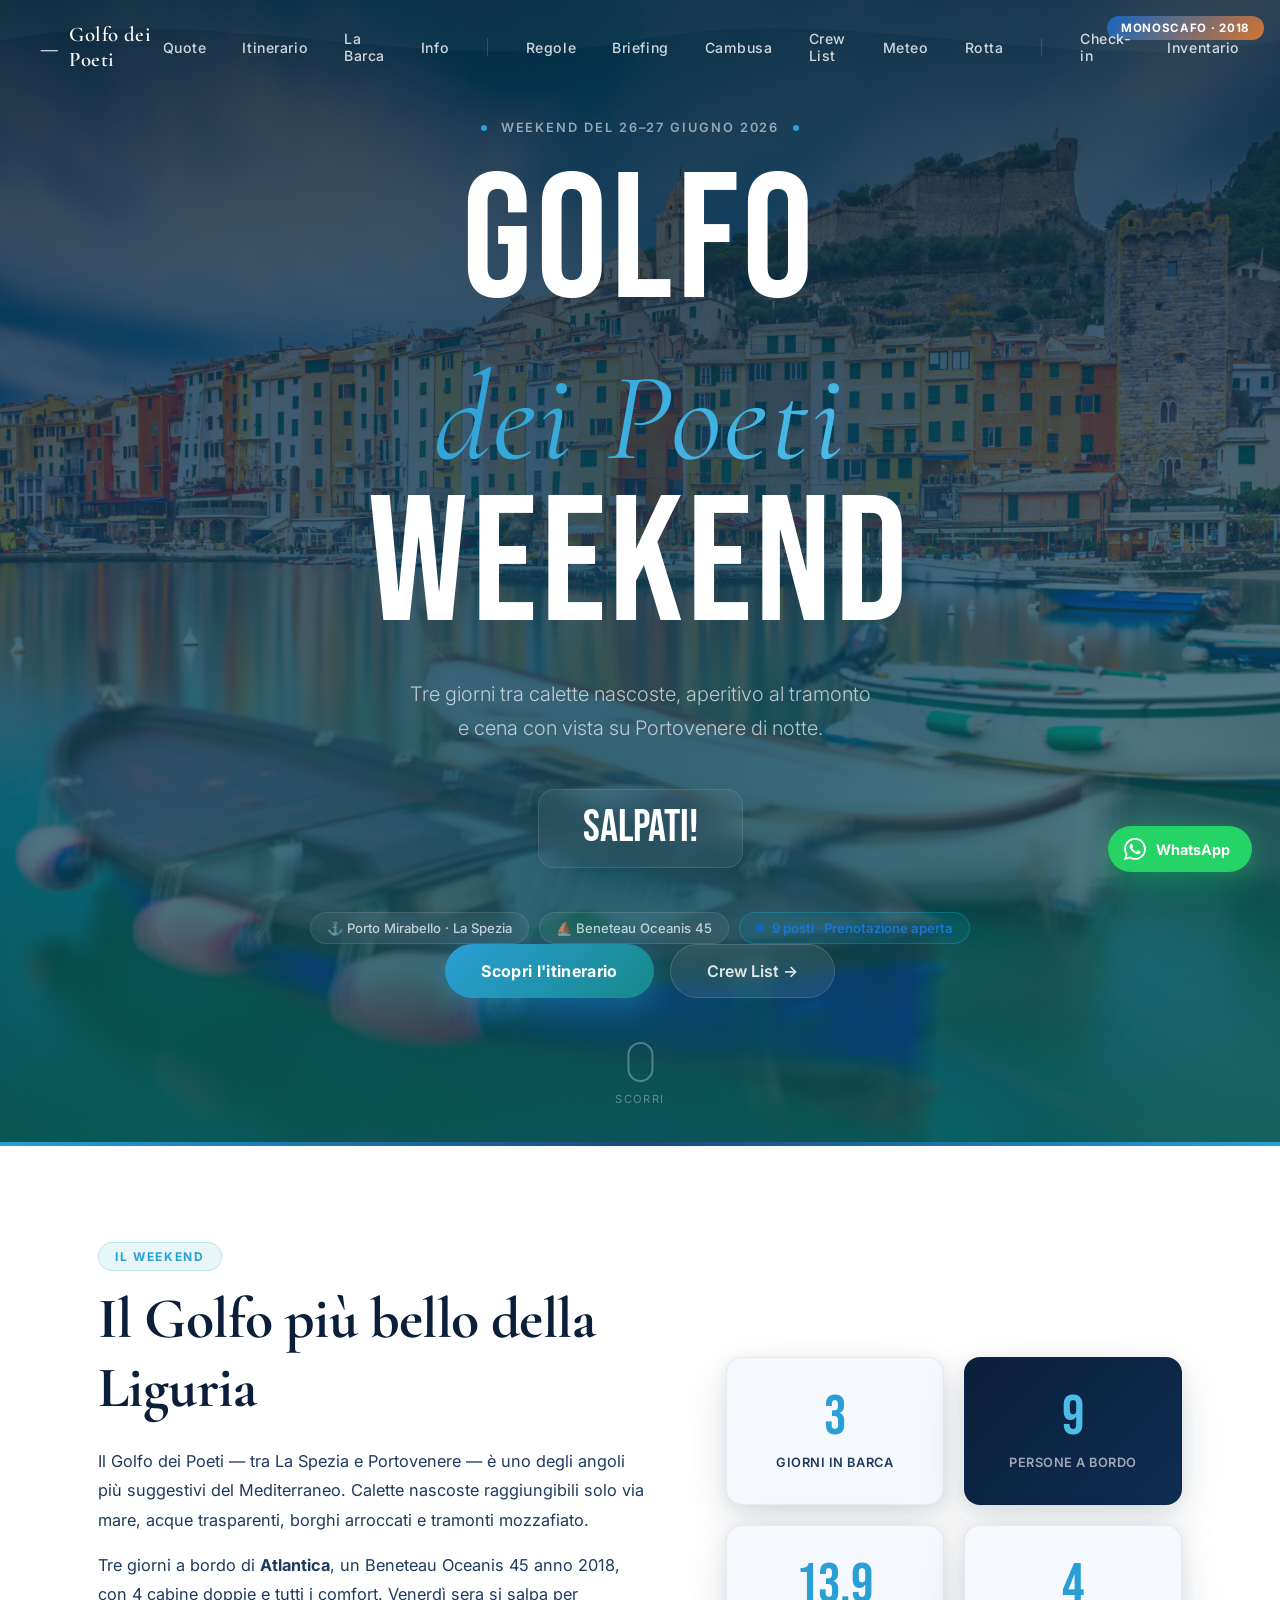
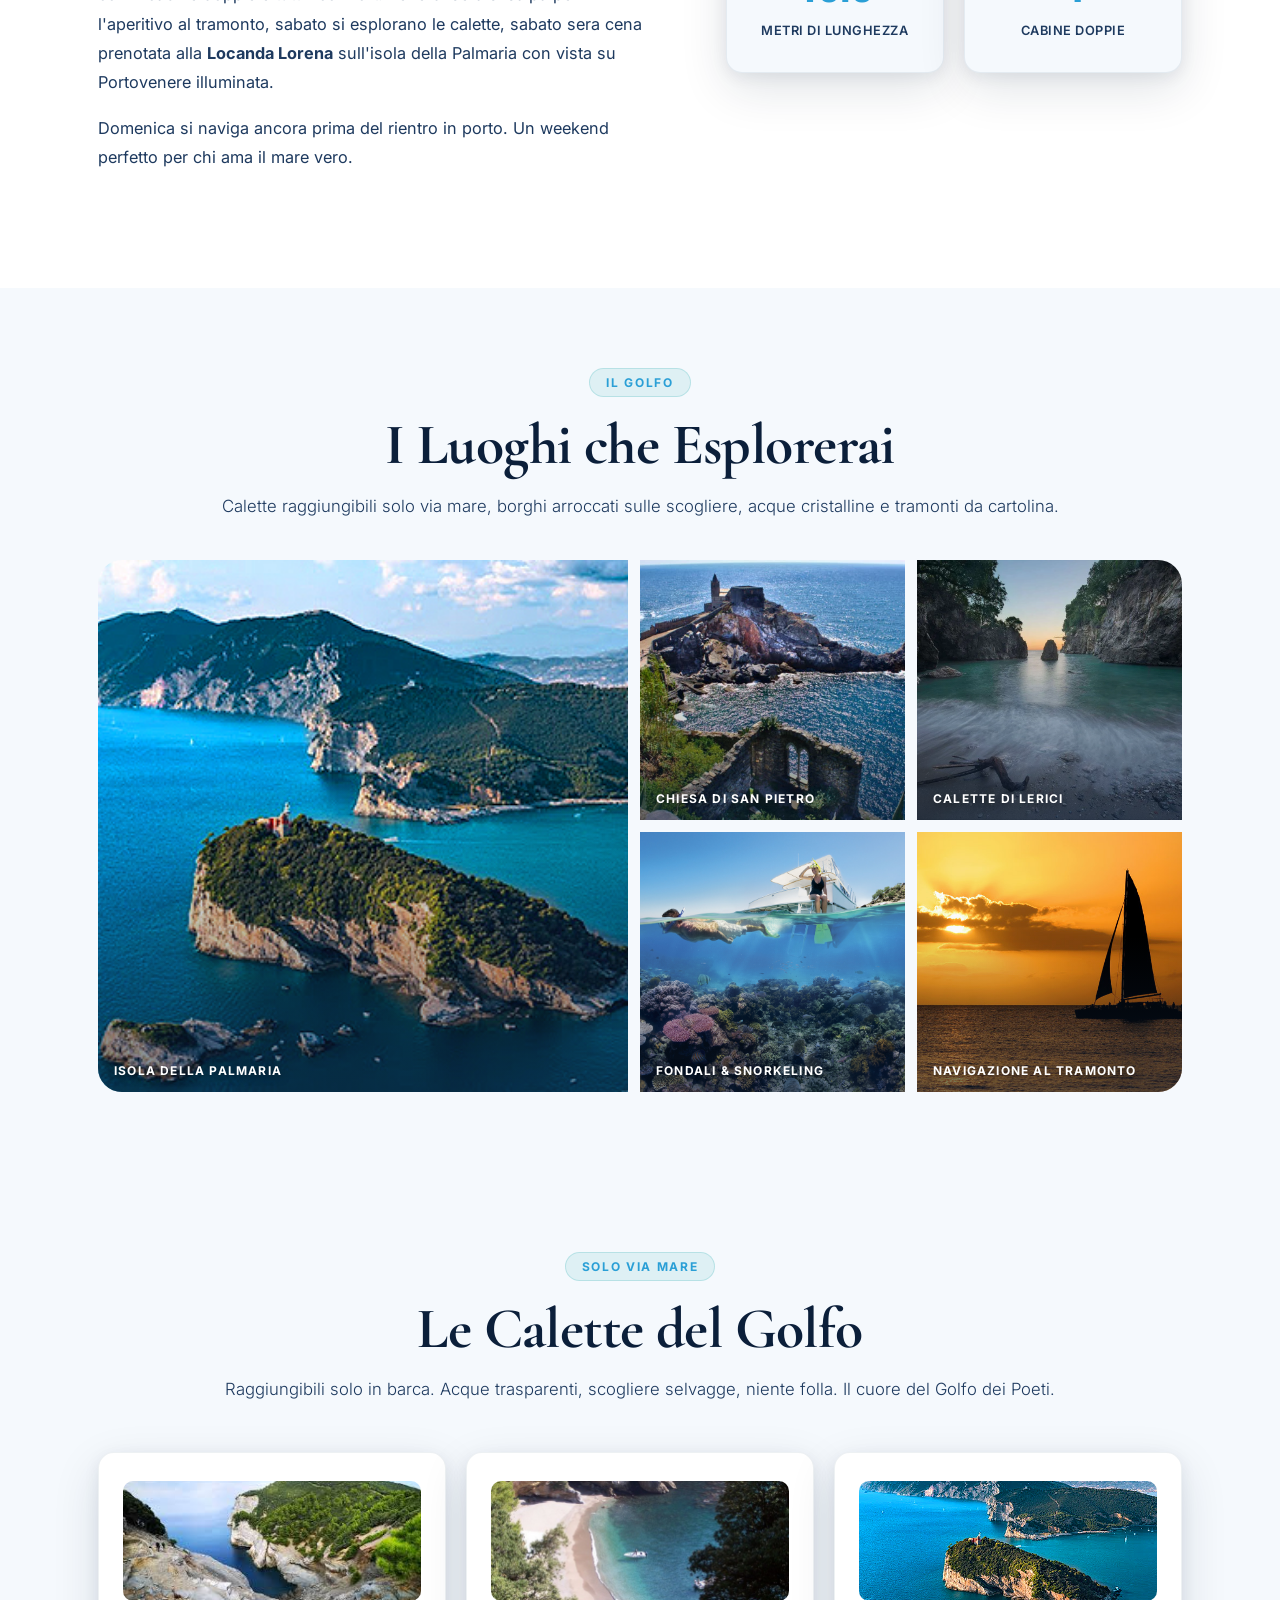
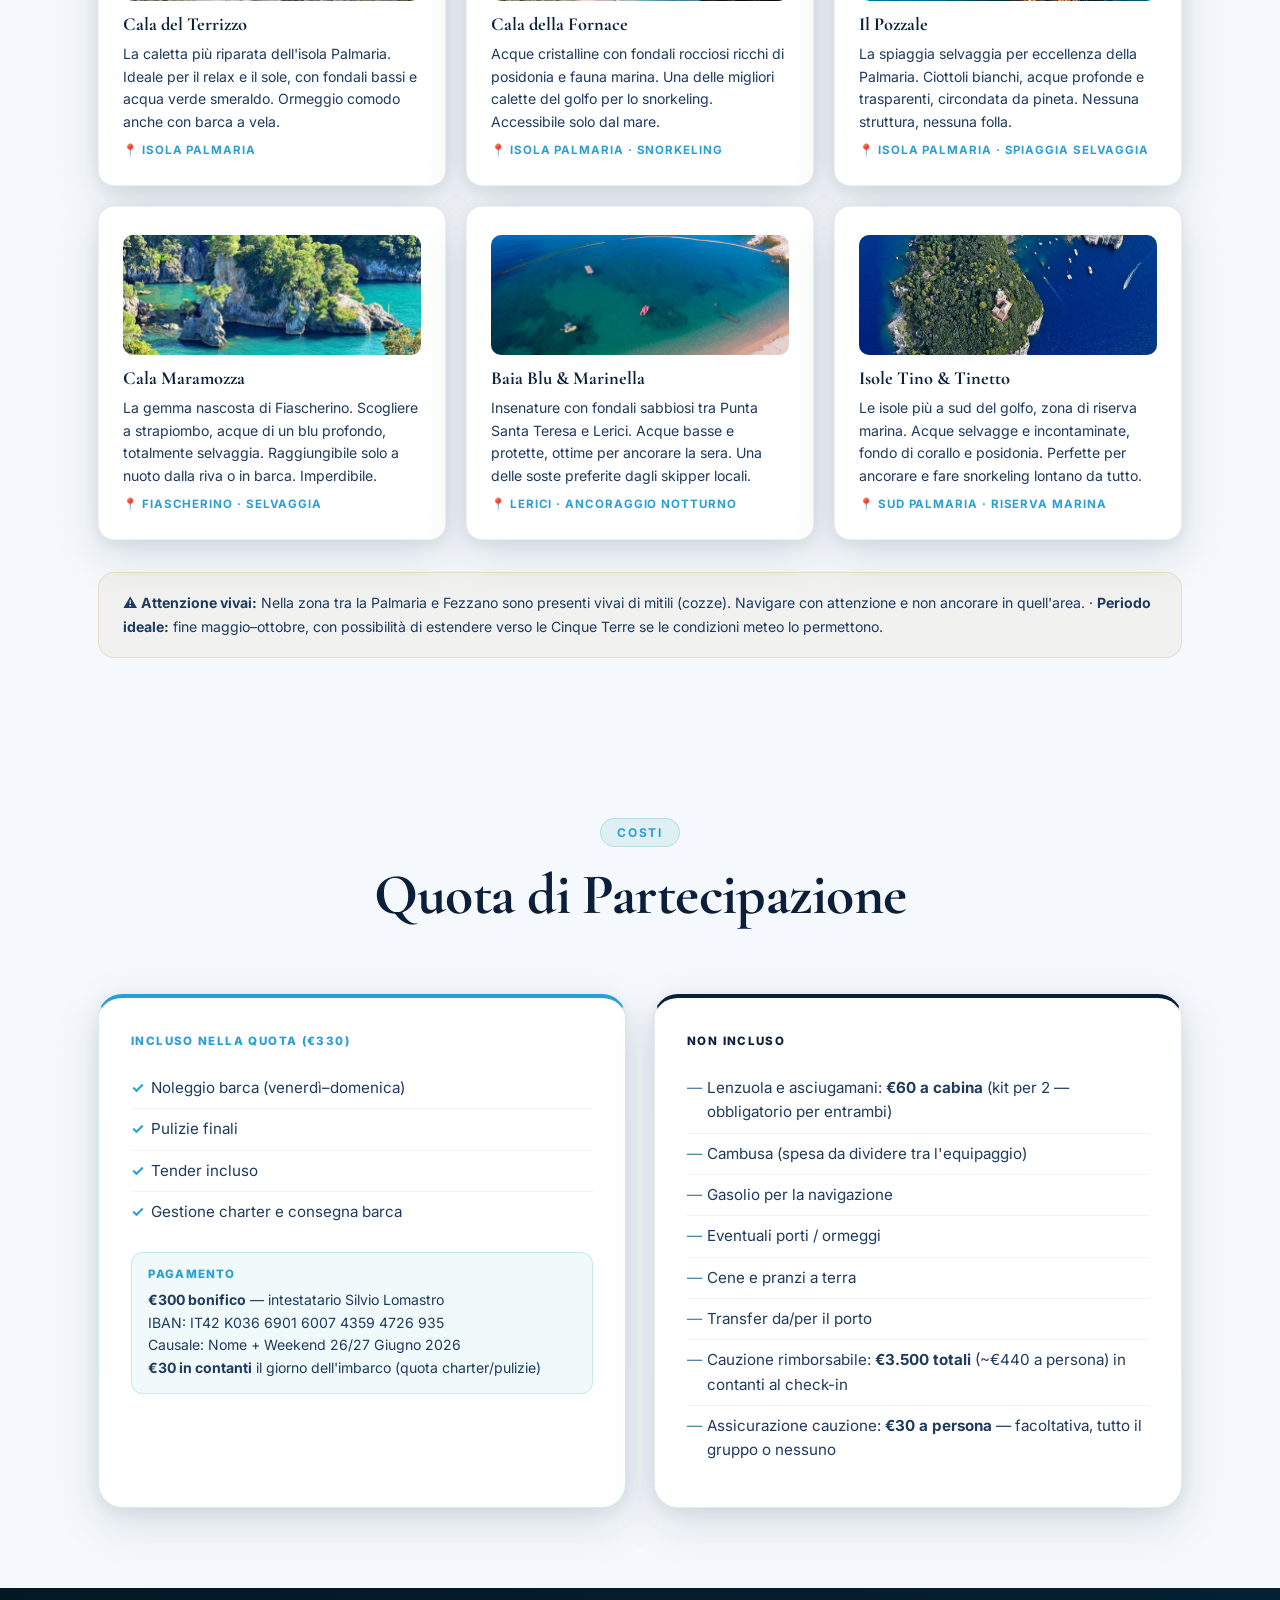
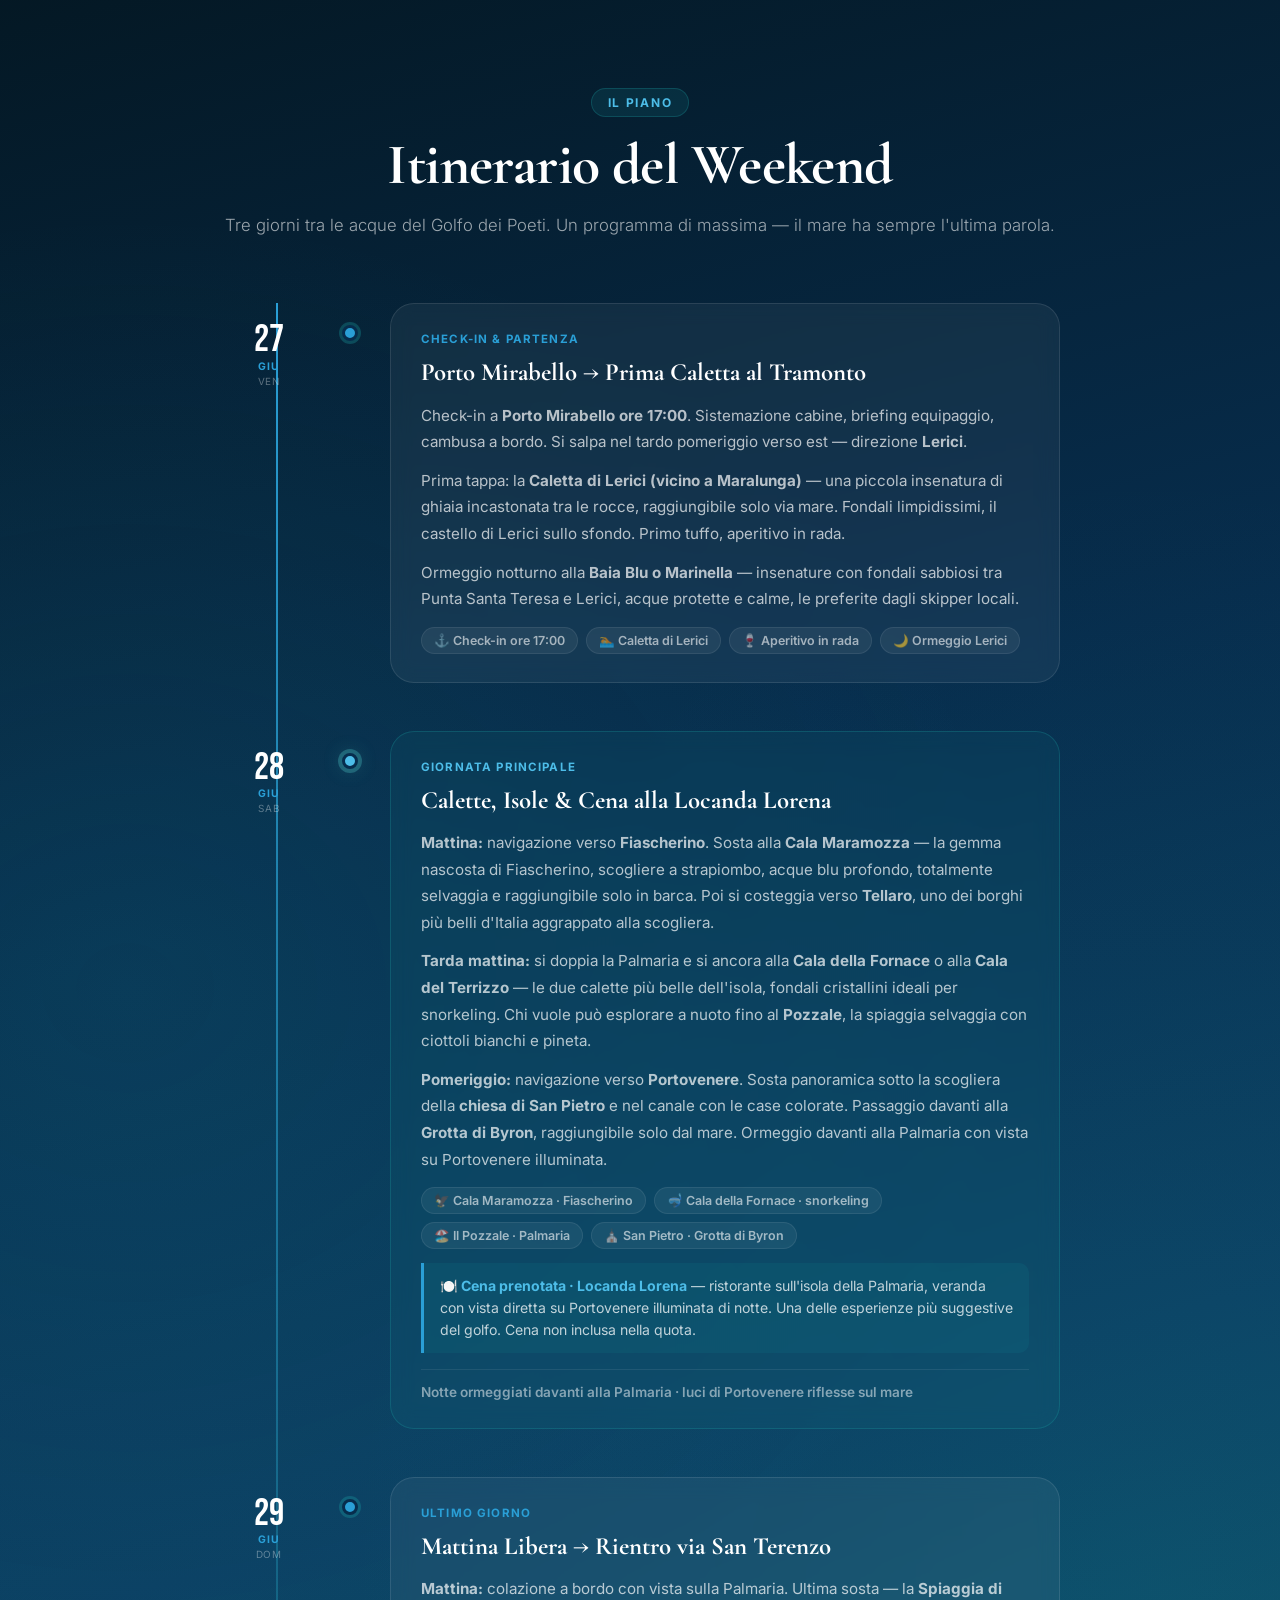
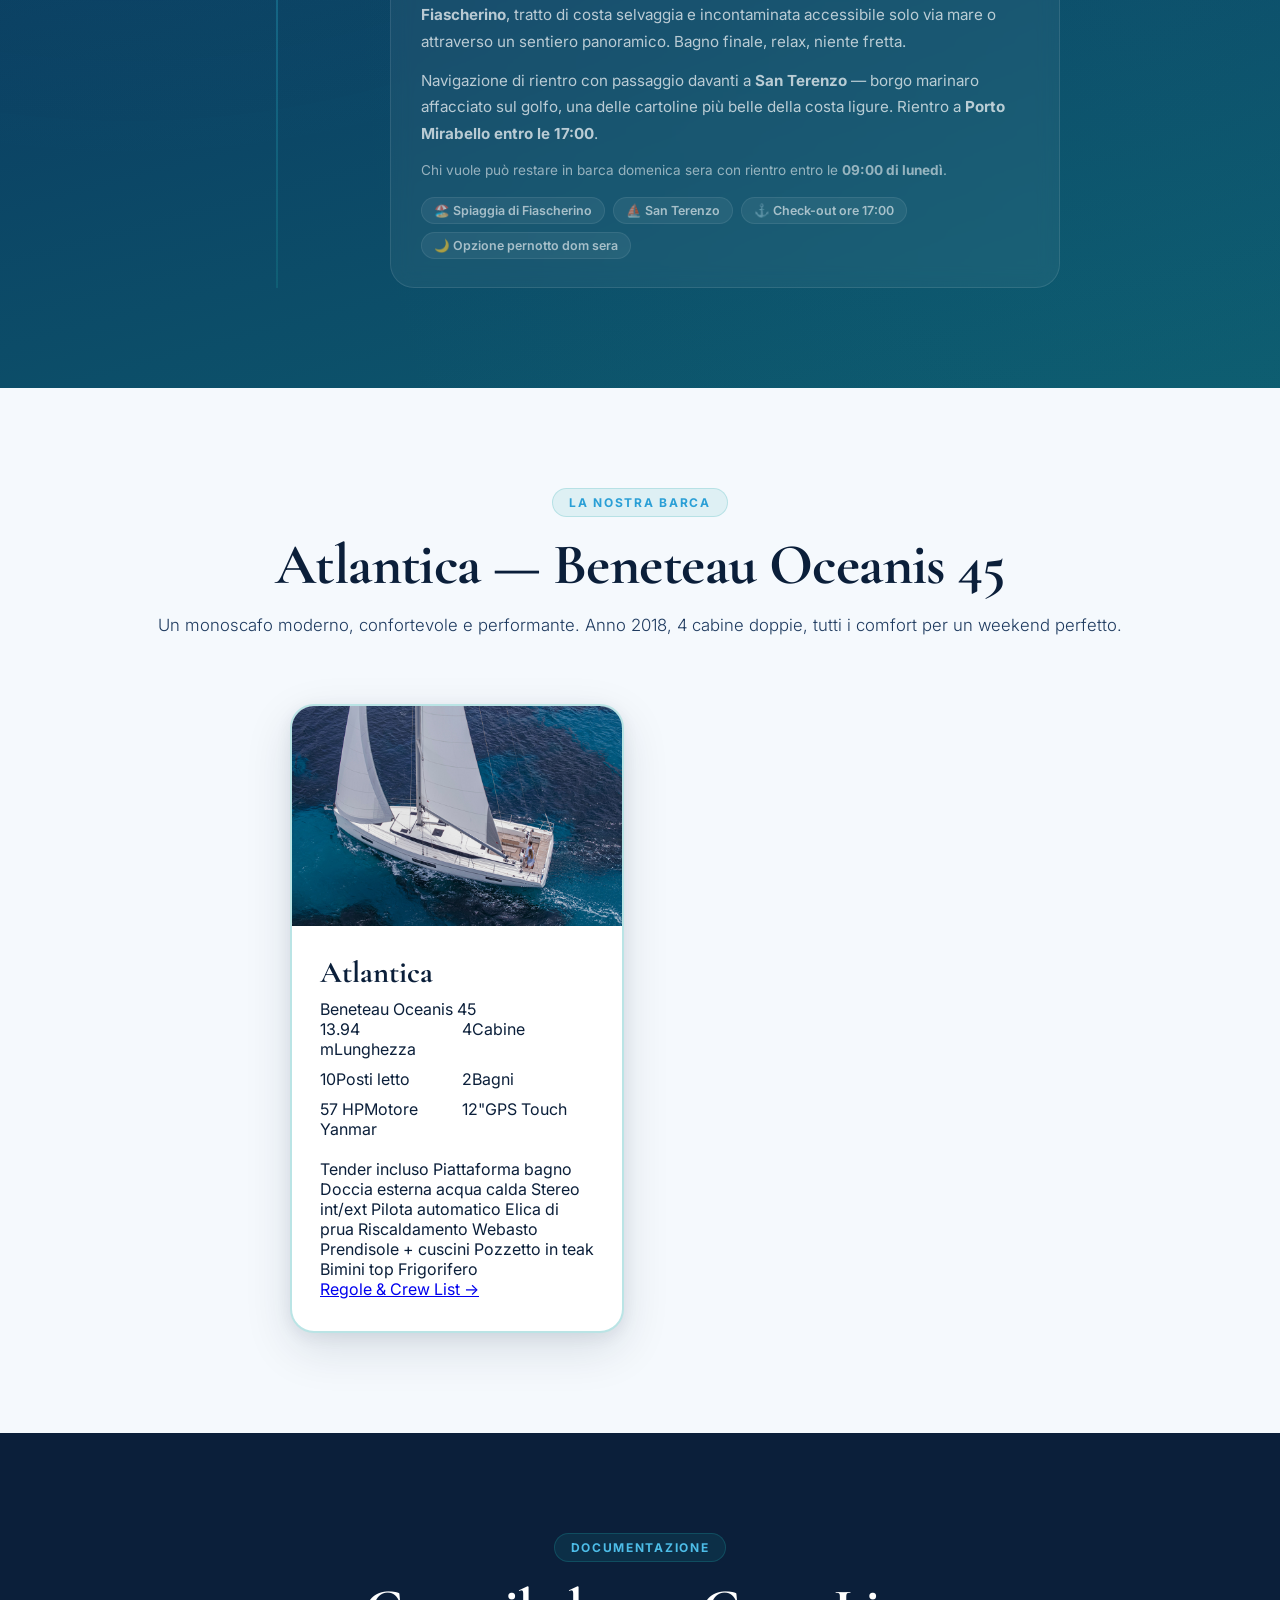
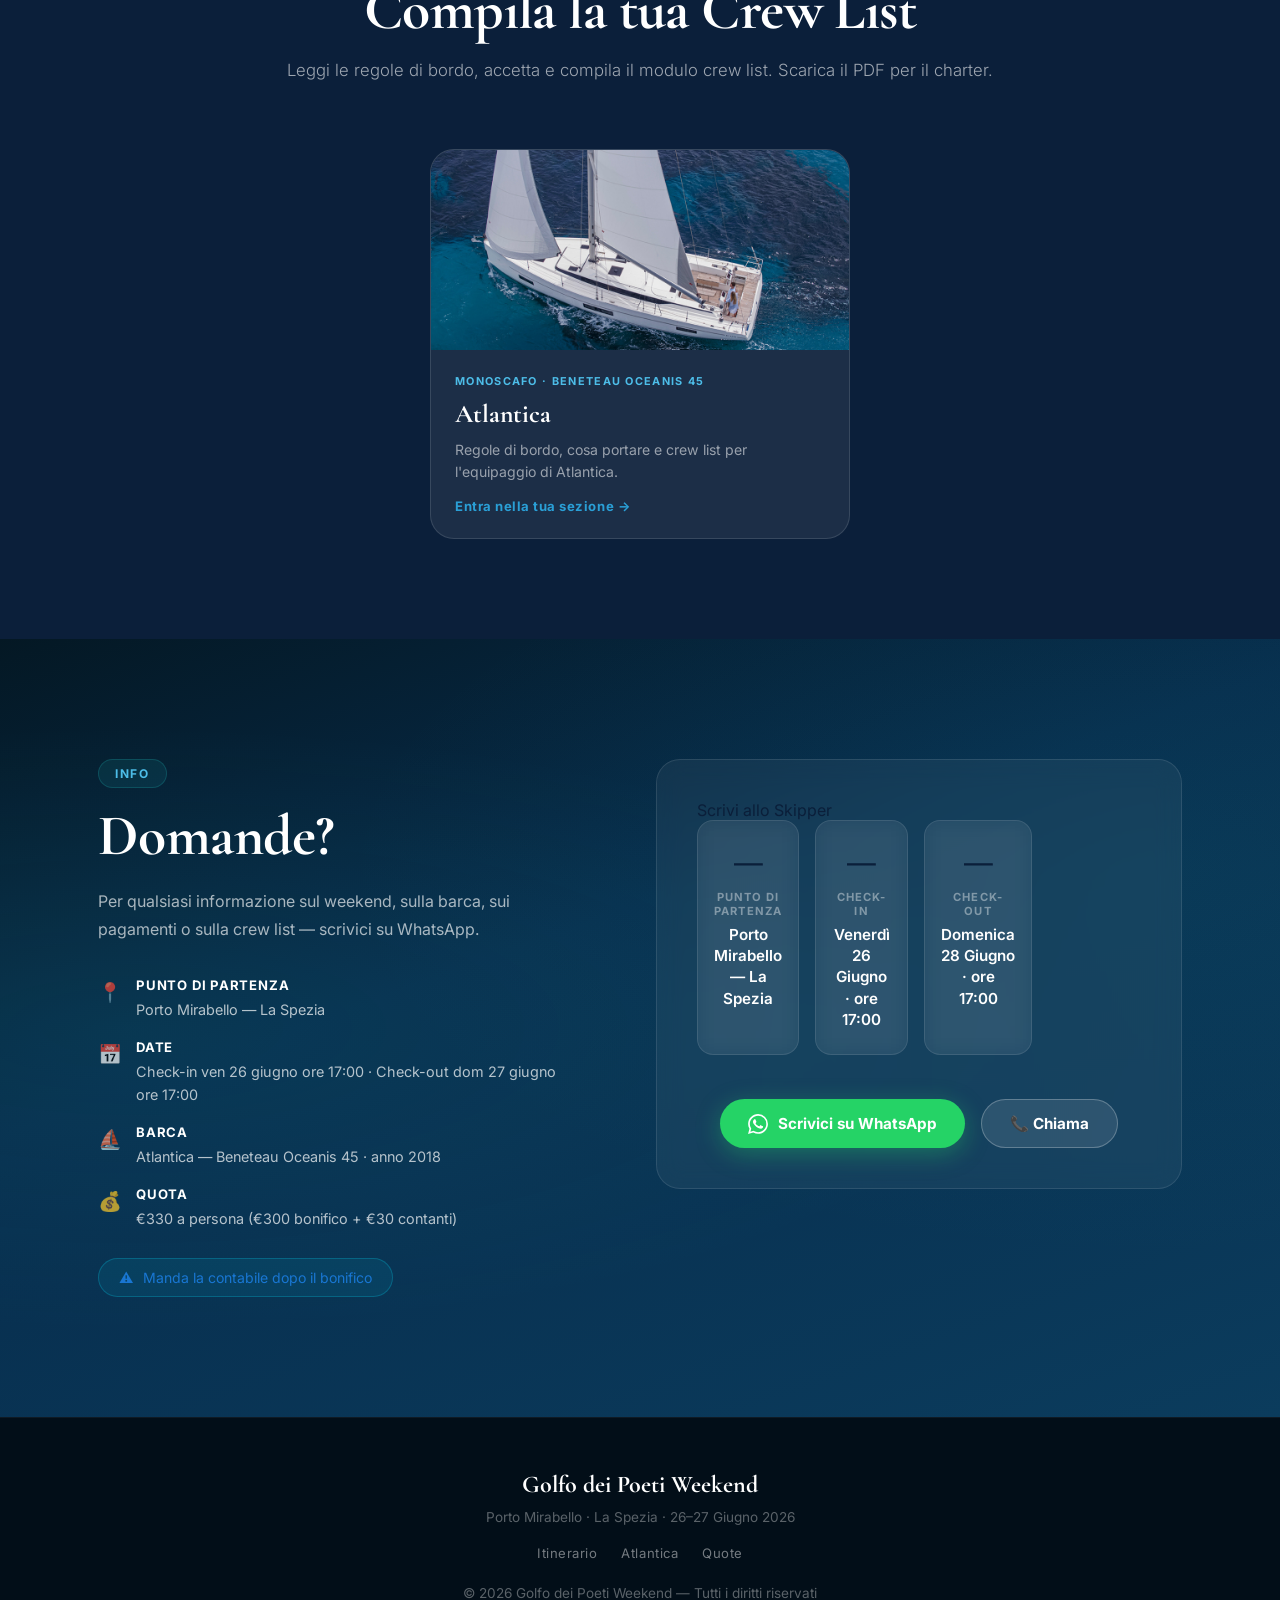
==== index.html @ 5764f6d2 "Aggiorna date a 26–28 Giugno 2026 Corregge il weekend dal 27–29 al 26–28 giugno 2026. Mantiene i fog" ====
<!DOCTYPE html>
<html lang="it">
<head>
  <meta charset="UTF-8" />
  <meta name="viewport" content="width=device-width, initial-scale=1.0" />
  <title>Golfo dei Poeti Weekend — 26–27 Giugno 2026</title>
  <meta name="description" content="Weekend in barca a vela nel Golfo dei Poeti. Calette nascoste, aperitivo al tramonto, cena alla Locanda Lorena sull'isola della Palmaria. Partenza da Porto Mirabello, La Spezia." />
  <link rel="stylesheet" href="styles.css" />
  <link rel="preconnect" href="https://fonts.googleapis.com" />
  <link rel="preconnect" href="https://fonts.gstatic.com" crossorigin />
  <link href="https://fonts.googleapis.com/css2?family=Cormorant+Garamond:ital,wght@0,300;0,400;0,600;0,700;1,300;1,400&family=Inter:wght@300;400;500;600;700&family=Bebas+Neue&display=swap" rel="stylesheet" />
</head>
<body>

  <!-- PRELOADER -->
  <div class="preloader" id="preloader">
    <div class="preloader-inner">
      <div class="preloader-wave">
        <svg viewBox="0 0 200 60" preserveAspectRatio="none">
          <path class="wave-path" d="M0,30 C50,0 100,60 150,30 C175,15 190,35 200,30" fill="none" stroke="#1CA7A8" stroke-width="2"/>
        </svg>
      </div>
      <div class="preloader-text">GOLFO DEI POETI</div>
    </div>
  </div>

  <!-- NAV -->
  <nav class="nav" id="nav">
    <div class="nav-inner">
      <a class="nav-logo" href="index.html">
        <span class="logo-icon">—</span>
        <span>Golfo dei Poeti</span>
      </a>
      <div class="nav-links">
        <a href="#quota">Quote</a>
        <a href="#itinerario">Itinerario</a>
        <a href="#barche">La Barca</a>
        <a href="#contatti">Info</a>
        <span class="nav-divider"></span>
        <a href="regole.html">Regole</a>
        <a href="briefing.html">Briefing</a>
        <a href="cambusa.html">Cambusa</a>
        <a href="atlantica.html#crewlist">Crew List</a>
        <a href="meteo.html">Meteo</a>
        <a href="rotta.html">Rotta</a>
        <span class="nav-divider"></span>
        <a href="checkin.html">Check-in</a>
        <a href="inventario.html">Inventario</a>
      </div>
      <button class="nav-burger" id="navBurger" aria-label="Menu">
        <span></span><span></span><span></span>
      </button>
    </div>
    <div class="nav-mobile" id="navMobile">
      <a href="#quota">Quote</a>
      <a href="#itinerario">Itinerario</a>
      <a href="#barche">La Barca</a>
      <a href="#contatti">Info</a>
      <a href="regole.html">Regole</a>
      <a href="briefing.html">Briefing</a>
      <a href="cambusa.html">Cambusa</a>
      <a href="atlantica.html#crewlist">Crew List</a>
      <a href="meteo.html">Meteo</a>
      <a href="rotta.html">Rotta</a>
      <a href="checkin.html">🔐 Check-in</a>
      <a href="inventario.html">Inventario</a>
    </div>
  </nav>

  <!-- HERO -->
  <section class="hero" id="hero">
    <div class="hero-bg">
      <div class="hero-img" style="background-image:url('img/porto-venere-la-spezia-italy-historic-town-skyli-2023-12-19-04-49-14-utc-scaled.jpg'); background-position: center 60%;"></div>
      <div class="hero-gradient"></div>
      <div class="hero-particles" id="heroParticles"></div>
    </div>
    <div class="hero-waves-top">
      <svg viewBox="0 0 1440 80" preserveAspectRatio="none"><path d="M0,40 C240,80 480,0 720,40 C960,80 1200,0 1440,40 L1440,80 L0,80Z" fill="rgba(255,255,255,0.03)"/></svg>
    </div>

    <div class="hero-content" id="heroContent">
      <div class="hero-eyebrow reveal-up">
        <span class="eyebrow-dot"></span>
        Weekend del 26–27 Giugno 2026
        <span class="eyebrow-dot"></span>
      </div>
      <h1 class="hero-title reveal-up d1">
        Golfo<br/>
        <em>dei Poeti</em><br/>
        Weekend
      </h1>
      <p class="hero-sub reveal-up d2">
        Tre giorni tra calette nascoste, aperitivo al tramonto<br/>
        e cena con vista su Portovenere di notte.
      </p>

      <!-- Countdown -->
      <div class="countdown reveal-up d3" id="countdown">
        <div class="cd-block">
          <span class="cd-num" id="cdDays">--</span>
          <span class="cd-label">giorni</span>
        </div>
        <div class="cd-sep">:</div>
        <div class="cd-block">
          <span class="cd-num" id="cdHours">--</span>
          <span class="cd-label">ore</span>
        </div>
        <div class="cd-sep">:</div>
        <div class="cd-block">
          <span class="cd-num" id="cdMins">--</span>
          <span class="cd-label">min</span>
        </div>
        <div class="cd-sep">:</div>
        <div class="cd-block">
          <span class="cd-num" id="cdSecs">--</span>
          <span class="cd-label">sec</span>
        </div>
      </div>

      <div class="hero-badges reveal-up d4">
        <span class="badge">⚓ Porto Mirabello · La Spezia</span>
        <span class="badge">⛵ Beneteau Oceanis 45</span>
        <span class="badge-availability">
          <span class="avail-dot"></span>
          9 posti · Prenotazione aperta
        </span>
      </div>

      <div class="hero-ctas reveal-up d5">
        <a href="#itinerario" class="btn-primary">Scopri l'itinerario</a>
        <a href="atlantica.html" class="btn-ghost">Crew List →</a>
      </div>
    </div>

    <div class="hero-scroll">
      <div class="scroll-indicator">
        <div class="scroll-mouse"><div class="scroll-dot"></div></div>
        <span>Scorri</span>
      </div>
    </div>
  </section>

  <!-- INTRO -->
  <section class="intro" id="intro">
    <div class="container">
      <div class="intro-grid">
        <div class="intro-copy">
          <span class="label">Il Weekend</span>
          <h2 class="h2">Il Golfo più bello della Liguria</h2>
          <p>Il Golfo dei Poeti — tra La Spezia e Portovenere — è uno degli angoli più suggestivi del Mediterraneo. Calette nascoste raggiungibili solo via mare, acque trasparenti, borghi arroccati e tramonti mozzafiato.</p>
          <p>Tre giorni a bordo di <strong>Atlantica</strong>, un Beneteau Oceanis 45 anno 2018, con 4 cabine doppie e tutti i comfort. Venerdì sera si salpa per l'aperitivo al tramonto, sabato si esplorano le calette, sabato sera cena prenotata alla <strong>Locanda Lorena</strong> sull'isola della Palmaria con vista su Portovenere illuminata.</p>
          <p>Domenica si naviga ancora prima del rientro in porto. Un weekend perfetto per chi ama il mare vero.</p>
        </div>
        <div class="intro-stats">
          <div class="stat">
            <div class="stat-n">3</div>
            <div class="stat-l">Giorni in Barca</div>
          </div>
          <div class="stat highlight">
            <div class="stat-n">9</div>
            <div class="stat-l">Persone a Bordo</div>
          </div>
          <div class="stat">
            <div class="stat-n">13.9</div>
            <div class="stat-l">Metri di Lunghezza</div>
          </div>
          <div class="stat">
            <div class="stat-n">4</div>
            <div class="stat-l">Cabine Doppie</div>
          </div>
        </div>
      </div>
    </div>
  </section>

  <!-- GALLERIA FOTO -->
  <section class="galleria" id="galleria">
    <div class="container">
      <div class="section-header centered" style="margin-bottom:40px;">
        <span class="label">Il Golfo</span>
        <h2 class="h2">I Luoghi che Esplorerai</h2>
        <p class="section-desc">Calette raggiungibili solo via mare, borghi arroccati sulle scogliere, acque cristalline e tramonti da cartolina.</p>
      </div>
      <div class="galleria-grid">
        <div class="gal-item large" style="background-image:url('img/palmaria.jpg'); background-position:center;">
          <div class="gal-label">Isola della Palmaria</div>
        </div>
        <div class="gal-item" style="background-image:url('img/Chiesa-di-San-Pietro-vista-dai-Mulini-a-Portovenere.webp'); background-position:center top;">
          <div class="gal-label">Chiesa di San Pietro</div>
        </div>
        <div class="gal-item" style="background-image:url('img/CALETTA-LERICI-LIGURIA.webp');">
          <div class="gal-label">Calette di Lerici</div>
        </div>
        <div class="gal-item" style="background-image:url('img/Reef_Snorkelling_on_the_Great_Barrier_Reef.jpg'); background-position:center;">
          <div class="gal-label">Fondali &amp; Snorkeling</div>
        </div>
        <div class="gal-item" style="background-image:url('img/navigazione-al-tramonto.jpg'); background-position:center;">
          <div class="gal-label">Navigazione al Tramonto</div>
        </div>
      </div>
    </div>
  </section>

  <!-- LE CALETTE -->
  <section class="calette" id="calette" style="padding:80px 0; background:var(--bg-light);">
    <div class="container">
      <div class="section-header centered" style="margin-bottom:48px;">
        <span class="label">Solo via mare</span>
        <h2 class="h2">Le Calette del Golfo</h2>
        <p class="section-desc">Raggiungibili solo in barca. Acque trasparenti, scogliere selvagge, niente folla. Il cuore del Golfo dei Poeti.</p>
      </div>
      <div style="display:grid; grid-template-columns:repeat(3,1fr); gap:20px;">

        <div class="regola-card reveal-up" style="text-align:left;">
          <div style="width:100%;height:120px;border-radius:10px;margin-bottom:12px;background-image:url('img/cala-del-terrizzo.jpg');background-size:cover;background-position:center;"></div>
          <h4 style="font-family:'Cormorant Garamond',serif; font-size:1.15rem; margin-bottom:8px;">Cala del Terrizzo</h4>
          <p style="font-size:.88rem; color:var(--text-mid); line-height:1.6;">La caletta più riparata dell'isola Palmaria. Ideale per il relax e il sole, con fondali bassi e acqua verde smeraldo. Ormeggio comodo anche con barca a vela.</p>
          <div style="margin-top:10px; font-size:.72rem; font-weight:700; text-transform:uppercase; letter-spacing:.08em; color:var(--turq);">📍 Isola Palmaria</div>
        </div>

        <div class="regola-card reveal-up d1" style="text-align:left;">
          <div style="width:100%;height:120px;border-radius:10px;margin-bottom:12px;background-image:url('img/cala-della-fornace.jpg');background-size:cover;background-position:center;"></div>
          <h4 style="font-family:'Cormorant Garamond',serif; font-size:1.15rem; margin-bottom:8px;">Cala della Fornace</h4>
          <p style="font-size:.88rem; color:var(--text-mid); line-height:1.6;">Acque cristalline con fondali rocciosi ricchi di posidonia e fauna marina. Una delle migliori calette del golfo per lo snorkeling. Accessibile solo dal mare.</p>
          <div style="margin-top:10px; font-size:.72rem; font-weight:700; text-transform:uppercase; letter-spacing:.08em; color:var(--turq);">📍 Isola Palmaria · snorkeling</div>
        </div>

        <div class="regola-card reveal-up d2" style="text-align:left;">
          <div style="width:100%;height:120px;border-radius:10px;margin-bottom:12px;background-image:url('img/palmaria.jpg');background-size:cover;background-position:center;"></div>
          <h4 style="font-family:'Cormorant Garamond',serif; font-size:1.15rem; margin-bottom:8px;">Il Pozzale</h4>
          <p style="font-size:.88rem; color:var(--text-mid); line-height:1.6;">La spiaggia selvaggia per eccellenza della Palmaria. Ciottoli bianchi, acque profonde e trasparenti, circondata da pineta. Nessuna struttura, nessuna folla.</p>
          <div style="margin-top:10px; font-size:.72rem; font-weight:700; text-transform:uppercase; letter-spacing:.08em; color:var(--turq);">📍 Isola Palmaria · spiaggia selvaggia</div>
        </div>

        <div class="regola-card reveal-up" style="text-align:left;">
          <div style="width:100%;height:120px;border-radius:10px;margin-bottom:12px;background-image:url('img/cala-maramozza.jpg');background-size:cover;background-position:center;"></div>
          <h4 style="font-family:'Cormorant Garamond',serif; font-size:1.15rem; margin-bottom:8px;">Cala Maramozza</h4>
          <p style="font-size:.88rem; color:var(--text-mid); line-height:1.6;">La gemma nascosta di Fiascherino. Scogliere a strapiombo, acque di un blu profondo, totalmente selvaggia. Raggiungibile solo a nuoto dalla riva o in barca. Imperdibile.</p>
          <div style="margin-top:10px; font-size:.72rem; font-weight:700; text-transform:uppercase; letter-spacing:.08em; color:var(--turq);">📍 Fiascherino · selvaggia</div>
        </div>

        <div class="regola-card reveal-up d1" style="text-align:left;">
          <div style="width:100%;height:120px;border-radius:10px;margin-bottom:12px;background-image:url('img/baia-blu-marinella.jpg');background-size:cover;background-position:center;"></div>
          <h4 style="font-family:'Cormorant Garamond',serif; font-size:1.15rem; margin-bottom:8px;">Baia Blu &amp; Marinella</h4>
          <p style="font-size:.88rem; color:var(--text-mid); line-height:1.6;">Insenature con fondali sabbiosi tra Punta Santa Teresa e Lerici. Acque basse e protette, ottime per ancorare la sera. Una delle soste preferite dagli skipper locali.</p>
          <div style="margin-top:10px; font-size:.72rem; font-weight:700; text-transform:uppercase; letter-spacing:.08em; color:var(--turq);">📍 Lerici · ancoraggio notturno</div>
        </div>

        <div class="regola-card reveal-up d2" style="text-align:left;">
          <div style="width:100%;height:120px;border-radius:10px;margin-bottom:12px;background-image:url('img/isole-tino-tinetto.jpg');background-size:cover;background-position:center;"></div>
          <h4 style="font-family:'Cormorant Garamond',serif; font-size:1.15rem; margin-bottom:8px;">Isole Tino &amp; Tinetto</h4>
          <p style="font-size:.88rem; color:var(--text-mid); line-height:1.6;">Le isole più a sud del golfo, zona di riserva marina. Acque selvagge e incontaminate, fondo di corallo e posidonia. Perfette per ancorare e fare snorkeling lontano da tutto.</p>
          <div style="margin-top:10px; font-size:.72rem; font-weight:700; text-transform:uppercase; letter-spacing:.08em; color:var(--turq);">📍 Sud Palmaria · riserva marina</div>
        </div>

      </div>
      <div style="margin-top:32px; padding:18px 24px; background:rgba(200,168,75,.08); border:1px solid rgba(200,168,75,.25); border-radius:16px; font-size:.88rem; color:var(--text-mid); line-height:1.7;">
        ⚠️ <strong>Attenzione vivai:</strong> Nella zona tra la Palmaria e Fezzano sono presenti vivai di mitili (cozze). Navigare con attenzione e non ancorare in quell'area. · <strong>Periodo ideale:</strong> fine maggio–ottobre, con possibilità di estendere verso le Cinque Terre se le condizioni meteo lo permettono.
      </div>
    </div>
  </section>

  <!-- QUOTA DI PARTECIPAZIONE -->
  <section class="quota" id="quota">
    <div class="container">
      <div class="section-header centered">
        <span class="label">Costi</span>
        <h2 class="h2">Quota di Partecipazione</h2>
      </div>
      <div class="quota-grid">
        <div class="quota-card incluso reveal-up">
          <div class="quota-card-title">Incluso nella quota (€330)</div>
          <ul class="quota-list">
            <li>Noleggio barca (venerdì–domenica)</li>
            <li>Pulizie finali</li>
            <li>Tender incluso</li>
            <li>Gestione charter e consegna barca</li>
          </ul>
          <div style="margin-top:20px; padding:14px 16px; background:rgba(28,167,168,.06); border-radius:12px; border:1px solid rgba(28,167,168,.2);">
            <div style="font-size:.72rem; font-weight:800; text-transform:uppercase; letter-spacing:.1em; color:var(--turq); margin-bottom:8px;">Pagamento</div>
            <p style="font-size:.88rem; color:var(--text-mid); line-height:1.6;"><strong>€300 bonifico</strong> — intestatario Silvio Lomastro<br/>IBAN: IT42 K036 6901 6007 4359 4726 935<br/>Causale: Nome + Weekend 26/27 Giugno 2026<br/><strong>€30 in contanti</strong> il giorno dell'imbarco (quota charter/pulizie)</p>
          </div>
        </div>
        <div class="quota-card non-incluso reveal-up d1">
          <div class="quota-card-title">Non incluso</div>
          <ul class="quota-list">
            <li>Lenzuola e asciugamani: <strong>€60 a cabina</strong> (kit per 2 — obbligatorio per entrambi)</li>
            <li>Cambusa (spesa da dividere tra l'equipaggio)</li>
            <li>Gasolio per la navigazione</li>
            <li>Eventuali porti / ormeggi</li>
            <li>Cene e pranzi a terra</li>
            <li>Transfer da/per il porto</li>
            <li>Cauzione rimborsabile: <strong>€3.500 totali</strong> (~€440 a persona) in contanti al check-in</li>
            <li>Assicurazione cauzione: <strong>€30 a persona</strong> — facoltativa, tutto il gruppo o nessuno</li>
          </ul>
        </div>
      </div>
    </div>
  </section>

  <!-- ITINERARIO -->
  <section class="itinerario" id="itinerario">
    <div class="itinerario-bg"></div>
    <div class="container" style="position:relative;z-index:1;">
      <div class="section-header centered">
        <span class="label light">Il Piano</span>
        <h2 class="h2 light">Itinerario del Weekend</h2>
        <p class="section-desc" style="color:rgba(255,255,255,.6)">Tre giorni tra le acque del Golfo dei Poeti. Un programma di massima — il mare ha sempre l'ultima parola.</p>
      </div>

      <div class="timeline-v">

        <!-- G1 — Venerdì -->
        <div class="tl-item reveal-up">
          <div class="tl-date">
            <div class="tl-day">27</div>
            <div class="tl-month">GIU</div>
            <div class="tl-wd">VEN</div>
          </div>
          <div class="tl-line">
            <div class="tl-dot"></div>
          </div>
          <div class="tl-card">
            <div class="tl-card-tag">Check-in &amp; Partenza</div>
            <h3>Porto Mirabello → Prima Caletta al Tramonto</h3>
            <p>Check-in a <strong>Porto Mirabello ore 17:00</strong>. Sistemazione cabine, briefing equipaggio, cambusa a bordo. Si salpa nel tardo pomeriggio verso est — direzione <strong>Lerici</strong>.</p>
            <p>Prima tappa: la <strong>Caletta di Lerici (vicino a Maralunga)</strong> — una piccola insenatura di ghiaia incastonata tra le rocce, raggiungibile solo via mare. Fondali limpidissimi, il castello di Lerici sullo sfondo. Primo tuffo, aperitivo in rada.</p>
            <p>Ormeggio notturno alla <strong>Baia Blu o Marinella</strong> — insenature con fondali sabbiosi tra Punta Santa Teresa e Lerici, acque protette e calme, le preferite dagli skipper locali.</p>
            <div class="tl-tags">
              <span>⚓ Check-in ore 17:00</span>
              <span>🏊 Caletta di Lerici</span>
              <span>🍷 Aperitivo in rada</span>
              <span>🌙 Ormeggio Lerici</span>
            </div>
          </div>
        </div>

        <!-- G2 — Sabato -->
        <div class="tl-item reveal-up d1">
          <div class="tl-date">
            <div class="tl-day">28</div>
            <div class="tl-month">GIU</div>
            <div class="tl-wd">SAB</div>
          </div>
          <div class="tl-line">
            <div class="tl-dot star-dot"></div>
          </div>
          <div class="tl-card star-card">
            <div class="tl-card-tag star-tag">Giornata Principale</div>
            <h3>Calette, Isole &amp; Cena alla Locanda Lorena</h3>
            <p><strong>Mattina:</strong> navigazione verso <strong>Fiascherino</strong>. Sosta alla <strong>Cala Maramozza</strong> — la gemma nascosta di Fiascherino, scogliere a strapiombo, acque blu profondo, totalmente selvaggia e raggiungibile solo in barca. Poi si costeggia verso <strong>Tellaro</strong>, uno dei borghi più belli d'Italia aggrappato alla scogliera.</p>
            <p><strong>Tarda mattina:</strong> si doppia la Palmaria e si ancora alla <strong>Cala della Fornace</strong> o alla <strong>Cala del Terrizzo</strong> — le due calette più belle dell'isola, fondali cristallini ideali per snorkeling. Chi vuole può esplorare a nuoto fino al <strong>Pozzale</strong>, la spiaggia selvaggia con ciottoli bianchi e pineta.</p>
            <p><strong>Pomeriggio:</strong> navigazione verso <strong>Portovenere</strong>. Sosta panoramica sotto la scogliera della <strong>chiesa di San Pietro</strong> e nel canale con le case colorate. Passaggio davanti alla <strong>Grotta di Byron</strong>, raggiungibile solo dal mare. Ormeggio davanti alla Palmaria con vista su Portovenere illuminata.</p>
            <div class="tl-tags">
              <span>🦅 Cala Maramozza · Fiascherino</span>
              <span>🤿 Cala della Fornace · snorkeling</span>
              <span>🏖️ Il Pozzale · Palmaria</span>
              <span>⛪ San Pietro · Grotta di Byron</span>
            </div>
            <div class="cambusa-note">
              <strong>🍽️ Cena prenotata · Locanda Lorena</strong> — ristorante sull'isola della Palmaria, veranda con vista diretta su Portovenere illuminata di notte. Una delle esperienze più suggestive del golfo. Cena non inclusa nella quota.
            </div>
            <div class="tl-overnight">Notte ormeggiati davanti alla Palmaria · luci di Portovenere riflesse sul mare</div>
          </div>
        </div>

        <!-- G3 — Domenica -->
        <div class="tl-item reveal-up d2">
          <div class="tl-date">
            <div class="tl-day">29</div>
            <div class="tl-month">GIU</div>
            <div class="tl-wd">DOM</div>
          </div>
          <div class="tl-line">
            <div class="tl-dot"></div>
          </div>
          <div class="tl-card">
            <div class="tl-card-tag">Ultimo Giorno</div>
            <h3>Mattina Libera → Rientro via San Terenzo</h3>
            <p><strong>Mattina:</strong> colazione a bordo con vista sulla Palmaria. Ultima sosta — la <strong>Spiaggia di Fiascherino</strong>, tratto di costa selvaggia e incontaminata accessibile solo via mare o attraverso un sentiero panoramico. Bagno finale, relax, niente fretta.</p>
            <p>Navigazione di rientro con passaggio davanti a <strong>San Terenzo</strong> — borgo marinaro affacciato sul golfo, una delle cartoline più belle della costa ligure. Rientro a <strong>Porto Mirabello entro le 17:00</strong>.</p>
            <p style="font-size:.85rem; color:rgba(255,255,255,.55); margin-top:8px;">Chi vuole può restare in barca domenica sera con rientro entro le <strong>09:00 di lunedì</strong>.</p>
            <div class="tl-tags">
              <span>🏖️ Spiaggia di Fiascherino</span>
              <span>⛵ San Terenzo</span>
              <span>⚓ Check-out ore 17:00</span>
              <span>🌙 Opzione pernotto dom sera</span>
            </div>
          </div>
        </div>

      </div>
    </div>
  </section>

  <!-- LA BARCA -->
  <section class="barche" id="barche">
    <div class="container">
      <div class="section-header centered">
        <span class="label">La Nostra Barca</span>
        <h2 class="h2">Atlantica — Beneteau Oceanis 45</h2>
        <p class="section-desc">Un monoscafo moderno, confortevole e performante. Anno 2018, 4 cabine doppie, tutti i comfort per un weekend perfetto.</p>
      </div>
      <div class="barche-grid" style="max-width:700px; margin:0 auto;">
        <div class="barca-card featured reveal-up">
          <div class="barca-visual">
            <div class="barca-visual-inner oceanis" style="background-image:url('img/atlantica.jpg'); background-size:cover; background-position:center;"></div>
          </div>
          <div class="barca-body">
            <div class="barca-header">
              <div>
                <div class="barca-badge">Monoscafo · 2018</div>
                <h3 class="barca-name">Atlantica</h3>
                <div class="barca-model">Beneteau Oceanis 45</div>
              </div>
            </div>
            <div class="barca-specs">
              <div class="bs-item"><span class="bs-val">13.94 m</span><span class="bs-label">Lunghezza</span></div>
              <div class="bs-item"><span class="bs-val">4</span><span class="bs-label">Cabine</span></div>
              <div class="bs-item"><span class="bs-val">10</span><span class="bs-label">Posti letto</span></div>
              <div class="bs-item"><span class="bs-val">2</span><span class="bs-label">Bagni</span></div>
              <div class="bs-item"><span class="bs-val">57 HP</span><span class="bs-label">Motore Yanmar</span></div>
              <div class="bs-item"><span class="bs-val">12"</span><span class="bs-label">GPS Touch</span></div>
            </div>
            <div class="barca-features">
              <span>Tender incluso</span>
              <span>Piattaforma bagno</span>
              <span>Doccia esterna acqua calda</span>
              <span>Stereo int/ext</span>
              <span>Pilota automatico</span>
              <span>Elica di prua</span>
              <span>Riscaldamento Webasto</span>
              <span>Prendisole + cuscini</span>
              <span>Pozzetto in teak</span>
              <span>Bimini top</span>
              <span>Frigorifero</span>
            </div>
            <a href="atlantica.html" class="barca-cta">Regole &amp; Crew List →</a>
          </div>
        </div>
      </div>
    </div>
  </section>

  <!-- LA TUA SEZIONE -->
  <section class="page-links" id="pagine">
    <div class="container">
      <div class="section-header centered">
        <span class="label light">Documentazione</span>
        <h2 class="h2 light">Compila la tua Crew List</h2>
        <p class="section-desc light">Leggi le regole di bordo, accetta e compila il modulo crew list. Scarica il PDF per il charter.</p>
      </div>
      <div style="display:flex; justify-content:center; margin-top:40px;">
        <a href="atlantica.html" class="pl-card reveal-up" style="max-width:420px; width:100%;">
          <div class="pl-img" style="background-image:url('img/atlantica.jpg'); background-color:#0b3c5d;"></div>
          <div class="pl-body">
            <div class="pl-label">Monoscafo · Beneteau Oceanis 45</div>
            <div class="pl-title">Atlantica</div>
            <div class="pl-desc">Regole di bordo, cosa portare e crew list per l'equipaggio di Atlantica.</div>
            <div class="pl-cta">Entra nella tua sezione →</div>
          </div>
        </a>
      </div>
    </div>
  </section>

  <!-- CONTATTI -->
  <section class="contatti" id="contatti">
    <div class="contatti-bg"></div>
    <div class="container">
      <div class="contatti-inner">
        <div class="contatti-copy">
          <span class="label light">Info</span>
          <h2 class="h2 light">Domande?</h2>
          <p>Per qualsiasi informazione sul weekend, sulla barca, sui pagamenti o sulla crew list — scrivici su WhatsApp.</p>
          <div class="contatti-info">
            <div class="ci-item">
              <span>📍</span>
              <div><strong>Punto di Partenza</strong>Porto Mirabello — La Spezia</div>
            </div>
            <div class="ci-item">
              <span>📅</span>
              <div><strong>Date</strong>Check-in ven 26 giugno ore 17:00 · Check-out dom 27 giugno ore 17:00</div>
            </div>
            <div class="ci-item">
              <span>⛵</span>
              <div><strong>Barca</strong>Atlantica — Beneteau Oceanis 45 · anno 2018</div>
            </div>
            <div class="ci-item">
              <span>💰</span>
              <div><strong>Quota</strong>€330 a persona (€300 bonifico + €30 contanti)</div>
            </div>
          </div>
          <div class="avail-warning">
            <span>⚠️</span>
            Manda la contabile dopo il bonifico
          </div>
        </div>
        <div class="contatti-form">
          <div class="cf-title">Scrivi allo Skipper</div>
          <div class="contatti-cards">
            <div class="cc-card reveal-left">
              <div class="cc-icon">—</div>
              <div class="cc-label">Punto di Partenza</div>
              <div class="cc-val">Porto Mirabello — La Spezia</div>
            </div>
            <div class="cc-card reveal-up d1">
              <div class="cc-icon">—</div>
              <div class="cc-label">Check-in</div>
              <div class="cc-val">Venerdì 26 Giugno · ore 17:00</div>
            </div>
            <div class="cc-card reveal-up d2">
              <div class="cc-icon">—</div>
              <div class="cc-label">Check-out</div>
              <div class="cc-val">Domenica 28 Giugno · ore 17:00</div>
            </div>
          </div>
          <div class="contatti-btns reveal-up">
            <a href="https://wa.me/393518447888?text=Ciao!%20Ti%20scrivo%20per%20il%20weekend%20Golfo%20dei%20Poeti%20%E2%9B%B5" class="btn-wa-big" target="_blank" rel="noopener">
              <svg viewBox="0 0 24 24" fill="currentColor"><path d="M17.472 14.382c-.297-.149-1.758-.867-2.03-.967-.273-.099-.471-.148-.67.15-.197.297-.767.966-.94 1.164-.173.199-.347.223-.644.075-.297-.15-1.255-.463-2.39-1.475-.883-.788-1.48-1.761-1.653-2.059-.173-.297-.018-.458.13-.606.134-.133.298-.347.446-.52.149-.174.198-.298.298-.497.099-.198.05-.371-.025-.52-.075-.149-.669-1.612-.916-2.207-.242-.579-.487-.5-.669-.51-.173-.008-.371-.01-.57-.01-.198 0-.52.074-.792.372-.272.297-1.04 1.016-1.04 2.479 0 1.462 1.065 2.875 1.213 3.074.149.198 2.096 3.2 5.077 4.487.709.306 1.262.489 1.694.625.712.227 1.36.195 1.871.118.571-.085 1.758-.719 2.006-1.413.248-.694.248-1.289.173-1.413-.074-.124-.272-.198-.57-.347m-5.421 7.403h-.004a9.87 9.87 0 01-5.031-1.378l-.361-.214-3.741.982.998-3.648-.235-.374a9.86 9.86 0 01-1.51-5.26c.001-5.45 4.436-9.884 9.888-9.884 2.64 0 5.122 1.03 6.988 2.898a9.825 9.825 0 012.893 6.994c-.003 5.45-4.437 9.884-9.885 9.884m8.413-18.297A11.815 11.815 0 0012.05 0C5.495 0 .16 5.335.157 11.892c0 2.096.547 4.142 1.588 5.945L.057 24l6.305-1.654a11.882 11.882 0 005.683 1.448h.005c6.554 0 11.89-5.335 11.893-11.893a11.821 11.821 0 00-3.48-8.413Z"/></svg>
              <span>Scrivici su WhatsApp</span>
            </a>
            <a href="tel:+393518447888" class="btn-call-big">📞 Chiama</a>
          </div>
        </div>
      </div>
    </div>
  </section>

  <!-- FOOTER -->
  <footer class="footer">
    <div class="container">
      <div class="footer-logo">Golfo dei Poeti Weekend</div>
      <p>Porto Mirabello · La Spezia · 26–27 Giugno 2026</p>
      <div class="footer-links">
        <a href="#itinerario">Itinerario</a>
        <a href="atlantica.html">Atlantica</a>
        <a href="#quota">Quote</a>
      </div>
      <p class="footer-copy">© 2026 Golfo dei Poeti Weekend — Tutti i diritti riservati</p>
    </div>
  </footer>

  <!-- WhatsApp FAB -->
  <a href="https://wa.me/393518447888?text=Ciao!%20Ti%20scrivo%20per%20il%20weekend%20Golfo%20dei%20Poeti%20%E2%9B%B5" class="whatsapp-btn" target="_blank" rel="noopener">
    <svg viewBox="0 0 24 24" fill="currentColor"><path d="M17.472 14.382c-.297-.149-1.758-.867-2.03-.967-.273-.099-.471-.148-.67.15-.197.297-.767.966-.94 1.164-.173.199-.347.223-.644.075-.297-.15-1.255-.463-2.39-1.475-.883-.788-1.48-1.761-1.653-2.059-.173-.297-.018-.458.13-.606.134-.133.298-.347.446-.52.149-.174.198-.298.298-.497.099-.198.05-.371-.025-.52-.075-.149-.669-1.612-.916-2.207-.242-.579-.487-.5-.669-.51-.173-.008-.371-.01-.57-.01-.198 0-.52.074-.792.372-.272.297-1.04 1.016-1.04 2.479 0 1.462 1.065 2.875 1.213 3.074.149.198 2.096 3.2 5.077 4.487.709.306 1.262.489 1.694.625.712.227 1.36.195 1.871.118.571-.085 1.758-.719 2.006-1.413.248-.694.248-1.289.173-1.413-.074-.124-.272-.198-.57-.347m-5.421 7.403h-.004a9.87 9.87 0 01-5.031-1.378l-.361-.214-3.741.982.998-3.648-.235-.374a9.86 9.86 0 01-1.51-5.26c.001-5.45 4.436-9.884 9.888-9.884 2.64 0 5.122 1.03 6.988 2.898a9.825 9.825 0 012.893 6.994c-.003 5.45-4.437 9.884-9.885 9.884m8.413-18.297A11.815 11.815 0 0012.05 0C5.495 0 .16 5.335.157 11.892c0 2.096.547 4.142 1.588 5.945L.057 24l6.305-1.654a11.882 11.882 0 005.683 1.448h.005c6.554 0 11.89-5.335 11.893-11.893a11.821 11.821 0 00-3.48-8.413Z"/></svg>
    <span>WhatsApp</span>
  </a>

  <script src="script.js"></script>
</body>
</html>
---- styles.css ----
/* ══════════════════════════════════════════════════
   GOLFO DEI POETI WEEKEND — Stylesheet
   ══════════════════════════════════════════════════ */

*, *::before, *::after { box-sizing: border-box; margin: 0; padding: 0; }

:root {
  --ocean:       #0b1f3a;
  --ocean-mid:   #0d2d52;
  --ocean-light: #1a4a7a;
  --turq:        #2a9fd6;
  --turq-light:  #4dbde8;
  --sand:        #f0f6fc;
  --sand-dark:   #d6e8f5;
  --white:       #FFFFFF;
  --sunset:      #1565c0;
  --sunset-warm: #1976d2;
  --text:        #0b1f3a;
  --text-mid:    #1e3a5f;
  --text-light:  #4a7a9b;
  --bg-light:    #f5f9fd;

  --r-lg: 24px;
  --r-md: 16px;
  --r-sm: 10px;
  --r-xs: 6px;

  --sh-card:  0 16px 48px rgba(11,31,58,.12), 0 4px 16px rgba(11,31,58,.07);
  --sh-hover: 0 28px 72px rgba(11,31,58,.2),  0 8px 28px rgba(11,31,58,.12);
  --sh-turq:  0 8px 32px rgba(42,159,214,.4);

  --ease: cubic-bezier(.4,0,.2,1);
  --ease-out: cubic-bezier(0,.55,.45,1);
  --t: .3s;
}

html { scroll-behavior: smooth; }

body {
  font-family: 'Inter', sans-serif;
  color: var(--text);
  background: var(--bg-light);
  overflow-x: hidden;
  -webkit-font-smoothing: antialiased;
}

.container { max-width: 1140px; margin: 0 auto; padding: 0 28px; }
.container-wide { max-width: 1000px; margin: 0 auto; padding: 0 28px; box-sizing: border-box; width: 100%; }

/* ──────────────────── PRELOADER ──────────────────── */
.preloader {
  position: fixed; inset: 0; z-index: 9999;
  background: var(--ocean);
  display: flex; align-items: center; justify-content: center;
  transition: opacity .6s var(--ease), visibility .6s;
}
.preloader.hidden { opacity: 0; visibility: hidden; pointer-events: none; }
.preloader-inner { text-align: center; }
.preloader-wave { width: 160px; margin: 0 auto 20px; }
.preloader-wave svg { width: 100%; height: 50px; }
.wave-path { stroke-dasharray: 400; stroke-dashoffset: 400; animation: drawWave 1.4s var(--ease-out) forwards; }
@keyframes drawWave { to { stroke-dashoffset: 0; } }
.preloader-text {
  font-family: 'Bebas Neue', sans-serif;
  font-size: 1.4rem; letter-spacing: .25em;
  color: rgba(255,255,255,.7);
  animation: fadeIn .6s ease .8s both;
}

/* ──────────────────── WHATSAPP ──────────────────── */
.whatsapp-btn {
  position: fixed; bottom: 28px; right: 28px; z-index: 500;
  display: flex; align-items: center; gap: 10px;
  background: #25d366; color: #fff;
  font-weight: 700; font-size: .9rem;
  padding: 12px 22px 12px 16px;
  border-radius: 50px;
  text-decoration: none;
  box-shadow: 0 8px 30px rgba(37,211,102,.4);
  transition: var(--t) var(--ease);
  animation: fadeInUp .6s var(--ease) 1.5s both;
}
.whatsapp-btn:hover { transform: translateY(-3px); box-shadow: 0 14px 40px rgba(37,211,102,.55); }
.whatsapp-btn svg { width: 22px; height: 22px; flex-shrink: 0; }
@media (max-width: 600px) { .whatsapp-btn span { display: none; } .whatsapp-btn { padding: 14px; border-radius: 50%; } }

/* ──────────────────── NAVBAR ──────────────────── */
.nav {
  position: fixed; top: 0; left: 0; right: 0; z-index: 200;
  transition: var(--t) var(--ease);
}
.nav-inner {
  display: flex; align-items: center; justify-content: space-between;
  padding: 22px 40px;
  transition: var(--t) var(--ease);
}
.nav.scrolled .nav-inner {
  padding: 14px 40px;
  background: rgba(11,60,93,.93);
  backdrop-filter: blur(18px);
  box-shadow: 0 4px 24px rgba(0,0,0,.25);
}
.nav-logo {
  display: flex; align-items: center; gap: 10px;
  font-family: 'Cormorant Garamond', serif;
  font-size: 1.3rem; font-weight: 600;
  color: #fff; text-decoration: none; letter-spacing: .02em;
}
.logo-icon { font-size: 1.4rem; }
.nav-links { display: flex; align-items: center; gap: 36px; }
.nav-links a {
  color: rgba(255,255,255,.8); text-decoration: none;
  font-size: .88rem; font-weight: 500; letter-spacing: .04em;
  transition: color var(--t);
}
.nav-links a:hover { color: var(--turq-light); }
.nav-links a.active {
  color: var(--turq-light);
  border-bottom: 2px solid var(--turq);
  padding-bottom: 2px;
}
.nav-divider {
  display: inline-block;
  width: 1px;
  height: 18px;
  background: rgba(255,255,255,.15);
  margin: 0 2px;
}
.nav-cta {
  color: rgba(255,255,255,.8) !important;
  transition: color var(--t) !important;
}
.nav-cta:hover { color: var(--turq-light) !important; }
.nav-burger { display: none; flex-direction: column; gap: 5px; background: none; border: none; cursor: pointer; padding: 6px; }
.nav-burger span { display: block; width: 24px; height: 2px; background: #fff; border-radius: 2px; transition: var(--t); }
.nav-mobile {
  display: none; flex-direction: column;
  background: rgba(11,60,93,.97); backdrop-filter: blur(18px);
  padding: 0; max-height: 0; overflow: hidden; transition: max-height .4s var(--ease), padding .4s;
}
.nav-mobile.open { max-height: 400px; padding: 16px 0 24px; }
.nav-mobile a {
  color: rgba(255,255,255,.85); text-decoration: none;
  font-size: 1.05rem; font-weight: 500; padding: 12px 40px;
  display: block; border-bottom: 1px solid rgba(255,255,255,.06);
  transition: color var(--t), background var(--t);
}
.nav-mobile a:hover { color: var(--turq-light); background: rgba(255,255,255,.04); }
@media (max-width: 768px) {
  .nav-links { display: none; }
  .nav-burger { display: flex; }
  .nav-mobile { display: flex; }
  .nav-inner { padding: 18px 22px; }
  .nav.scrolled .nav-inner { padding: 14px 22px; }
}

/* ──────────────────── HERO ──────────────────── */
.hero {
  position: relative; min-height: 100vh;
  display: flex; flex-direction: column;
  justify-content: center; align-items: center; text-align: center;
  overflow: hidden;
}
.hero-bg {
  position: absolute; inset: 0;
  background: #041824;
}
.hero-img {
  position: absolute; inset: 0;
  background-size: cover; background-position: center 40%;
  animation: heroZoom 20s ease-in-out infinite alternate;
}
@keyframes heroZoom {
  from { transform: scale(1); }
  to   { transform: scale(1.06); }
}
.hero-gradient {
  position: absolute; inset: 0;
  background:
    linear-gradient(175deg, rgba(4,24,36,.82) 0%, rgba(7,45,77,.72) 40%, rgba(13,95,94,.65) 100%),
    radial-gradient(ellipse at 25% 65%, rgba(28,167,168,.18) 0%, transparent 55%),
    radial-gradient(ellipse at 78% 25%, rgba(28,167,168,.12) 0%, transparent 50%),
    radial-gradient(ellipse at 50% 100%, rgba(11,60,93,.6) 0%, transparent 60%);
}
.hero-particles { position: absolute; inset: 0; pointer-events: none; }
.hero-waves-top {
  position: absolute; top: 0; left: 0; right: 0; height: 80px; pointer-events: none;
  transform: scaleY(-1);
}
.hero-waves-top svg { width: 100%; height: 100%; }

.hero-content {
  position: relative; z-index: 2;
  padding: 120px 24px 100px;
  max-width: 960px;
}

.hero-eyebrow {
  display: flex; align-items: center; justify-content: center; gap: 14px;
  font-size: .8rem; font-weight: 600; letter-spacing: .15em;
  text-transform: uppercase; color: rgba(255,255,255,.55);
  margin-bottom: 28px;
}
.eyebrow-dot {
  width: 6px; height: 6px; border-radius: 50%;
  background: var(--turq); flex-shrink: 0;
}

.hero-title {
  font-family: 'Bebas Neue', sans-serif;
  font-size: clamp(5rem, 14vw, 12rem);
  font-weight: 400; line-height: .9;
  color: #fff; letter-spacing: .02em;
  margin-bottom: 30px;
}
.hero-title em {
  font-family: 'Cormorant Garamond', serif;
  font-style: italic; font-size: .7em;
  background: linear-gradient(135deg, var(--turq), var(--turq-light));
  -webkit-background-clip: text; -webkit-text-fill-color: transparent;
  background-clip: text;
}

.hero-sub {
  font-size: clamp(1rem, 2.4vw, 1.25rem);
  color: rgba(255,255,255,.68); line-height: 1.7;
  font-weight: 300; margin-bottom: 44px;
}

/* Countdown */
.countdown {
  display: inline-flex; align-items: center; gap: 0;
  background: rgba(255,255,255,.06);
  border: 1px solid rgba(255,255,255,.1);
  border-radius: 16px; padding: 16px 28px;
  margin-bottom: 44px;
  backdrop-filter: blur(12px);
}
.cd-block { display: flex; flex-direction: column; align-items: center; padding: 0 16px; }
.cd-num {
  font-family: 'Bebas Neue', sans-serif;
  font-size: 2.8rem; color: #fff; line-height: 1;
}
.cd-label { font-size: .65rem; letter-spacing: .12em; text-transform: uppercase; color: rgba(255,255,255,.45); margin-top: 2px; }
.cd-sep { font-family: 'Bebas Neue', sans-serif; font-size: 2rem; color: var(--turq); padding: 0 4px; margin-bottom: 8px; }

.hero-ctas { display: flex; gap: 16px; justify-content: center; flex-wrap: wrap; margin-bottom: 44px; }

.btn-primary {
  display: inline-flex; align-items: center; gap: 10px;
  background: linear-gradient(135deg, var(--turq), #17888a);
  color: #fff; font-weight: 700; font-size: 1rem;
  padding: 16px 36px; border-radius: 50px;
  text-decoration: none; border: none; cursor: pointer;
  transition: var(--t) var(--ease);
  box-shadow: var(--sh-turq);
  letter-spacing: .02em;
}
.btn-primary:hover { transform: translateY(-3px); box-shadow: 0 14px 44px rgba(28,167,168,.55); }
.btn-primary svg { width: 18px; height: 18px; }
.btn-primary.full { width: 100%; justify-content: center; }
.btn-primary.mt { margin-top: 32px; }

.btn-ghost {
  display: inline-flex; align-items: center; gap: 8px;
  background: rgba(255,255,255,.08); color: rgba(255,255,255,.85);
  font-weight: 600; font-size: 1rem;
  padding: 16px 36px; border-radius: 50px;
  text-decoration: none; border: 1px solid rgba(255,255,255,.15);
  transition: var(--t) var(--ease); backdrop-filter: blur(8px);
}
.btn-ghost:hover { background: rgba(255,255,255,.14); transform: translateY(-2px); }

.hero-badges {
  display: flex; align-items: center; justify-content: center;
  flex-wrap: wrap; gap: 10px;
}
.badge {
  font-size: .82rem; font-weight: 500; color: rgba(255,255,255,.72);
  background: rgba(255,255,255,.06); border: 1px solid rgba(255,255,255,.1);
  border-radius: 50px; padding: 7px 16px;
  backdrop-filter: blur(8px);
}
.badge-availability {
  display: flex; align-items: center; gap: 8px;
  font-size: .82rem; font-weight: 600; color: var(--sunset-warm);
  background: rgba(6,182,212,.1); border: 1px solid rgba(6,182,212,.3);
  border-radius: 50px; padding: 7px 16px;
}
.avail-dot {
  width: 8px; height: 8px; border-radius: 50%;
  background: var(--sunset); flex-shrink: 0;
  animation: pulse-dot 1.5s ease-in-out infinite;
}
@keyframes pulse-dot {
  0%,100% { box-shadow: 0 0 0 0 rgba(6,182,212,.5); }
  50% { box-shadow: 0 0 0 6px rgba(6,182,212,0); }
}

.hero-scroll {
  position: absolute; bottom: 36px; left: 50%;
  transform: translateX(-50%); z-index: 2;
}
.scroll-indicator { display: flex; flex-direction: column; align-items: center; gap: 10px; }
.scroll-mouse {
  width: 26px; height: 40px; border: 2px solid rgba(255,255,255,.3);
  border-radius: 13px; display: flex; justify-content: center; padding-top: 6px;
}
.scroll-wheel {
  width: 3px; height: 8px; background: var(--turq); border-radius: 2px;
  animation: scrollAnim 2s ease-in-out infinite;
}
@keyframes scrollAnim {
  0%,100% { transform: translateY(0); opacity: 1; }
  70% { transform: translateY(10px); opacity: 0; }
}
.scroll-indicator span { font-size: .7rem; letter-spacing: .12em; color: rgba(255,255,255,.35); text-transform: uppercase; }

/* ──────────────────── VIBE STRIP ──────────────────── */
.vibe-strip {
  background: var(--ocean);
  padding: 14px 0;
  overflow: hidden;
  border-top: 1px solid rgba(255,255,255,.06);
  border-bottom: 1px solid rgba(255,255,255,.06);
}
.vibe-track {
  display: flex; align-items: center; gap: 24px;
  white-space: nowrap;
  animation: marquee 30s linear infinite;
  font-size: .82rem; font-weight: 600; letter-spacing: .08em;
  text-transform: uppercase; color: rgba(255,255,255,.45);
}
.vs { color: var(--turq); font-size: .7rem; }
@keyframes marquee { from { transform: translateX(0); } to { transform: translateX(-50%); } }

/* ──────────────────── SECTIONS COMMON ──────────────────── */
.section-header { margin-bottom: 64px; }
.section-header.centered { text-align: center; }
.label {
  display: inline-block; font-size: .75rem; font-weight: 700;
  letter-spacing: .14em; text-transform: uppercase;
  color: var(--turq); margin-bottom: 14px;
  padding: 6px 16px;
  background: rgba(28,167,168,.1); border-radius: 50px;
  border: 1px solid rgba(28,167,168,.2);
}
.label.light { color: var(--turq-light); background: rgba(28,167,168,.12); border-color: rgba(28,167,168,.25); }
.h2 {
  font-family: 'Cormorant Garamond', serif;
  font-size: clamp(2.2rem, 4.5vw, 3.6rem);
  font-weight: 700; line-height: 1.2; letter-spacing: -.01em;
  color: var(--ocean);
}
.h2 em { font-style: italic; color: var(--ocean-light); }
.h2.light { color: #fff; }
.h2.light em { color: var(--turq-light); }
.section-desc { font-size: 1.05rem; color: var(--text-mid); margin-top: 12px; font-weight: 300; line-height: 1.65; }
.section-desc.light { color: rgba(255,255,255,.6); }

/* ──────────────────── QUOTA ──────────────────── */
.quota { padding: 80px 0; background: var(--bg-light); }
.quota-grid { display: grid; grid-template-columns: 1fr 1fr; gap: 28px; margin-top: 0; }
.quota-card {
  border-radius: var(--r-lg); padding: 36px 32px;
  box-shadow: var(--sh-card);
}
.quota-card.incluso {
  background: #fff;
  border: 1px solid rgba(28,167,168,.2);
  border-top: 4px solid var(--turq);
}
.quota-card.non-incluso {
  background: #fff;
  border: 1px solid rgba(11,60,93,.1);
  border-top: 4px solid var(--ocean);
}
.quota-card-title {
  font-size: .72rem; font-weight: 800; text-transform: uppercase;
  letter-spacing: .12em; margin-bottom: 20px;
}
.incluso .quota-card-title { color: var(--turq); }
.non-incluso .quota-card-title { color: var(--ocean); }
.quota-list { list-style: none; padding: 0; margin: 0; }
.quota-list li {
  font-size: .95rem; color: var(--text-mid); line-height: 1.6;
  padding: 8px 0 8px 20px; border-bottom: 1px solid rgba(11,60,93,.06);
  position: relative;
}
.quota-list li:last-child { border-bottom: none; }
.incluso .quota-list li::before { content: '✓'; position: absolute; left: 0; color: var(--turq); font-weight: 700; }
.non-incluso .quota-list li::before { content: '—'; position: absolute; left: 0; color: var(--text-light); }

/* ──────────────────── INTRO ──────────────────── */
.intro { padding: 100px 0; background: #fff; position: relative; }
.intro::after {
  content: '';
  position: absolute; top: 0; left: 0; right: 0; height: 4px;
  background: linear-gradient(90deg, var(--turq), var(--ocean-light), var(--turq));
}
.intro-grid { display: grid; grid-template-columns: 1.2fr 1fr; gap: 80px; align-items: center; }
.intro-copy .h2 { margin-bottom: 24px; }
.intro-copy p { font-size: 1.02rem; line-height: 1.8; color: var(--text-mid); margin-bottom: 16px; }
.intro-stats { display: grid; grid-template-columns: 1fr 1fr; gap: 20px; }
.stat {
  background: var(--bg-light); border-radius: var(--r-md);
  padding: 32px 20px; text-align: center;
  border: 1px solid rgba(11,60,93,.07);
  transition: var(--t) var(--ease); box-shadow: var(--sh-card);
}
.stat:hover { transform: translateY(-6px); box-shadow: var(--sh-hover); }
.stat.highlight { background: linear-gradient(135deg, var(--ocean), var(--ocean-mid)); }
.stat-n {
  font-family: 'Bebas Neue', sans-serif;
  font-size: 3.5rem; color: var(--turq); line-height: 1; margin-bottom: 8px;
}
.stat.highlight .stat-n { color: var(--turq-light); }
.stat-l { font-size: .8rem; font-weight: 600; color: var(--text-mid); letter-spacing: .04em; text-transform: uppercase; line-height: 1.4; }
.stat.highlight .stat-l { color: rgba(255,255,255,.6); }

/* ──────────────────── ITINERARIO ──────────────────── */
.itinerario {
  padding: 100px 0; position: relative;
  background: linear-gradient(165deg, #041824 0%, #072d4d 40%, #0b4063 70%, #0d5a6e 100%);
}
.itinerario-bg {
  position: absolute; inset: 0; pointer-events: none;
  background:
    radial-gradient(ellipse at 10% 50%, rgba(28,167,168,.1) 0%, transparent 55%),
    radial-gradient(ellipse at 90% 80%, rgba(28,167,168,.08) 0%, transparent 50%);
}

/* Timeline vertical */
.timeline-v { position: relative; max-width: 840px; margin: 0 auto; }
.timeline-v::before {
  content: ''; position: absolute;
  left: 56px; top: 0; bottom: 0; width: 2px;
  background: linear-gradient(to bottom, var(--turq), rgba(28,167,168,.2));
}

.tl-item {
  display: grid; grid-template-columns: 114px 32px 1fr;
  gap: 0 0; margin-bottom: 48px; align-items: flex-start;
  position: relative; z-index: 1;
}
.tl-item:last-child { margin-bottom: 0; }

.tl-date {
  text-align: center; padding-top: 18px; padding-right: 16px;
}
.tl-day { font-family: 'Bebas Neue', sans-serif; font-size: 2.4rem; color: #fff; line-height: 1; }
.tl-month { font-size: .65rem; font-weight: 700; letter-spacing: .12em; color: var(--turq); text-transform: uppercase; }
.tl-wd { font-size: .62rem; letter-spacing: .1em; color: rgba(255,255,255,.35); text-transform: uppercase; margin-top: 2px; }

.tl-line {
  display: flex; flex-direction: column; align-items: center;
  padding-top: 22px; position: relative;
}
.tl-dot {
  width: 16px; height: 16px; border-radius: 50%;
  background: var(--turq); border: 3px solid #072d4d;
  box-shadow: 0 0 0 3px rgba(28,167,168,.3);
  flex-shrink: 0; position: relative; z-index: 2;
}
.tl-dot.star-dot { background: var(--turq-light); box-shadow: 0 0 0 4px rgba(79,201,202,.3), 0 0 20px rgba(79,201,202,.3); }
.tl-dot.end-dot { background: rgba(255,255,255,.3); }

.tl-card {
  margin-left: 24px; background: rgba(255,255,255,.05);
  border: 1px solid rgba(255,255,255,.1);
  border-radius: var(--r-lg); padding: 28px 30px;
  backdrop-filter: blur(10px);
  transition: var(--t) var(--ease);
}
.tl-card:hover { background: rgba(255,255,255,.08); transform: translateX(6px); }
.tl-card.star-card {
  background: rgba(28,167,168,.07);
  border-color: rgba(28,167,168,.25);
}
.tl-card-tag {
  font-size: .72rem; font-weight: 700; letter-spacing: .1em; text-transform: uppercase;
  color: var(--turq); margin-bottom: 10px;
}
.tl-card.star-card .tl-card-tag.star-tag { color: var(--turq-light); }
.tl-card h3 {
  font-family: 'Cormorant Garamond', serif; font-size: 1.55rem; font-weight: 700;
  color: #fff; margin-bottom: 14px; line-height: 1.3;
}
.tl-card p { font-size: .95rem; line-height: 1.75; color: rgba(255,255,255,.7); margin-bottom: 12px; }
.tl-card p:last-child { margin-bottom: 0; }
.tl-tags { display: flex; flex-wrap: wrap; gap: 8px; margin-top: 14px; }
.tl-tags span {
  font-size: .78rem; font-weight: 600; color: rgba(255,255,255,.6);
  background: rgba(255,255,255,.06); border: 1px solid rgba(255,255,255,.08);
  border-radius: 50px; padding: 5px 12px;
}
.tl-beach-mini { display: flex; gap: 10px; flex-wrap: wrap; margin-top: 14px; }
.tbm {
  font-size: .82rem; font-weight: 600; color: var(--turq-light);
  background: rgba(28,167,168,.1); border: 1px solid rgba(28,167,168,.2);
  border-radius: 50px; padding: 5px 14px;
}
.cambusa-note {
  margin: 14px 0 4px; padding: 12px 16px;
  background: rgba(28,167,168,.1); border-left: 3px solid var(--turq);
  border-radius: 0 var(--r-sm) var(--r-sm) 0;
  font-size: .88rem; color: rgba(255,255,255,.75); line-height: 1.55;
}
.cambusa-note strong { color: var(--turq-light); }
.tl-overnight {
  margin-top: 16px; padding-top: 14px;
  border-top: 1px solid rgba(255,255,255,.08);
  font-size: .85rem; font-weight: 600; color: rgba(255,255,255,.5);
}

/* Beach trio (G3) */
.beach-trio {
  display: grid; grid-template-columns: repeat(3, 1fr);
  gap: 12px; margin: 16px 0;
}
.bt-item {
  background: rgba(255,255,255,.04); border: 1px solid rgba(255,255,255,.1);
  border-radius: var(--r-sm); padding: 14px 12px; text-align: center;
}
.bt-num { font-family: 'Bebas Neue', sans-serif; font-size: 1.8rem; color: var(--turq-light); line-height: 1; }
.bt-name { font-weight: 700; color: #fff; font-size: 1rem; margin: 4px 0; }
.bt-desc { font-size: .72rem; color: rgba(255,255,255,.45); line-height: 1.4; }

.activity-pills { display: flex; flex-wrap: wrap; gap: 8px; }
.activity-pills span {
  font-size: .78rem; font-weight: 600; color: rgba(255,255,255,.65);
  background: rgba(255,255,255,.06); border: 1px solid rgba(255,255,255,.1);
  border-radius: 50px; padding: 5px 12px;
}
.mt-sm { margin-top: 14px; }

/* ──────────────────── BARCHE ──────────────────── */
.barche { padding: 100px 0; background: var(--bg-light); }
.barche-grid { display: grid; grid-template-columns: 1fr 1fr; gap: 32px; margin-top: 0; }

.barca-card {
  background: #fff; border-radius: var(--r-lg);
  overflow: hidden; box-shadow: var(--sh-card);
  border: 1px solid rgba(11,60,93,.07);
  transition: var(--t) var(--ease);
}
.barca-card:hover { transform: translateY(-8px); box-shadow: var(--sh-hover); }
.barca-card.featured { border: 2px solid rgba(28,167,168,.3); }

.barca-visual {
  height: 220px; position: relative; overflow: hidden;
  display: flex; align-items: center; justify-content: center;
}
.barca-visual-inner {
  width: 100%; height: 100%;
  display: flex; align-items: center; justify-content: center;
  position: relative; overflow: hidden;
}
.barca-visual-inner.lagoon {
  background-color: #0b3c5d;
  background-size: cover;
  background-position: center;
}
.barca-visual-inner.oceanis {
  background-color: #041824;
  background-size: cover;
  background-position: center;
}
.bv-icon { font-size: 5rem; position: relative; z-index: 2; animation: floatBoat 5s ease-in-out infinite; }
@keyframes floatBoat { 0%,100%{transform:translateY(0) rotate(-1deg)} 50%{transform:translateY(-12px) rotate(1deg)} }
.bv-wave {
  position: absolute; bottom: 0; left: 0; right: 0; height: 50px;
  background: rgba(255,255,255,.06);
  clip-path: polygon(0 60%, 10% 40%, 20% 60%, 30% 40%, 40% 60%, 50% 40%, 60% 60%, 70% 40%, 80% 60%, 90% 40%, 100% 60%, 100% 100%, 0 100%);
  animation: waveAnim 4s ease-in-out infinite;
}
@keyframes waveAnim { 0%,100%{transform:translateX(0)} 50%{transform:translateX(-20px)} }
.barca-badge {
  position: absolute; top: 16px; right: 16px; z-index: 3;
  background: linear-gradient(135deg, var(--sunset), #d4742f);
  color: #fff; font-size: .72rem; font-weight: 700;
  letter-spacing: .06em; text-transform: uppercase;
  padding: 5px 14px; border-radius: 50px;
}

.barca-body { padding: 28px 28px 32px; }
.barca-type { font-size: .72rem; font-weight: 700; letter-spacing: .12em; text-transform: uppercase; color: var(--turq); margin-bottom: 6px; }
.barca-name { font-family: 'Cormorant Garamond', serif; font-size: 1.9rem; font-weight: 700; color: var(--ocean); margin-bottom: 8px; }
.barca-mood { font-size: .9rem; font-style: italic; color: var(--text-light); margin-bottom: 20px; }
.barca-specs { display: grid; grid-template-columns: 1fr 1fr; gap: 10px; margin-bottom: 20px; }
.spec-item { display: flex; align-items: center; gap: 8px; font-size: .88rem; color: var(--text-mid); font-weight: 500; }
.si-icon { font-size: 1rem; width: 22px; text-align: center; flex-shrink: 0; }
.barca-ideal { font-size: .85rem; color: var(--text-mid); padding: 14px 16px; background: var(--bg-light); border-radius: var(--r-sm); line-height: 1.6; }
.barca-ideal strong { color: var(--ocean); }

/* ──────────────────── SPIAGGE ──────────────────── */
.spiagge { padding: 100px 0; background: #fff; }
.spiagge-grid { display: grid; grid-template-columns: 1.6fr 1fr 1fr; gap: 20px; }

.spiaggia-card {
  position: relative; border-radius: var(--r-lg); overflow: hidden;
  min-height: 440px; cursor: pointer;
  transition: var(--t) var(--ease); box-shadow: var(--sh-card);
}
.spiaggia-card:hover { transform: translateY(-8px) scale(1.01); box-shadow: var(--sh-hover); }
.spiaggia-card:hover .sp-bg { transform: scale(1.08); }
.spiaggia-card:not(.big) { min-height: 440px; }

.sp-bg {
  position: absolute; inset: 0;
  background-size: cover; background-position: center;
  transition: transform .6s var(--ease);
}
.sp-bg.s1 { background-color: #0d8e92; }
.sp-bg.s2 { background-color: #0b3c5d; }
.sp-bg.s3 { background-color: #041824; }

.sp-overlay {
  position: absolute; inset: 0;
  background: linear-gradient(to top, rgba(5,15,30,.85) 0%, rgba(5,15,30,.2) 60%, transparent 100%);
}
.sp-content {
  position: absolute; bottom: 0; left: 0; right: 0;
  padding: 28px;
}
.sp-num { font-family: 'Bebas Neue', sans-serif; font-size: 1.2rem; color: rgba(255,255,255,.4); letter-spacing: .1em; margin-bottom: 4px; }
.sp-name { font-family: 'Cormorant Garamond', serif; font-size: 2.2rem; font-weight: 700; color: #fff; margin-bottom: 10px; }
.spiaggia-card:not(.big) .sp-name { font-size: 1.7rem; }
.sp-desc { font-size: .88rem; line-height: 1.65; color: rgba(255,255,255,.7); margin-bottom: 12px; }
.sp-tags { display: flex; flex-wrap: wrap; gap: 8px; }
.sp-tags span {
  font-size: .75rem; font-weight: 600; color: rgba(255,255,255,.8);
  background: rgba(255,255,255,.12); border: 1px solid rgba(255,255,255,.15);
  border-radius: 50px; padding: 4px 12px; backdrop-filter: blur(6px);
}

/* ──────────────────── VITA DI BORDO ──────────────────── */
.vitabordo {
  padding: 100px 0; position: relative;
  background: linear-gradient(160deg, #041824 0%, #0b3c5d 50%, #0d5c5f 100%);
}
.vitabordo-bg {
  position: absolute; inset: 0;
  background: radial-gradient(ellipse at 80% 20%, rgba(28,167,168,.1) 0%, transparent 55%);
}
.bordo-grid {
  display: grid; grid-template-columns: repeat(3, 1fr); gap: 28px;
  position: relative; z-index: 1;
}
.bordo-item {
  background: rgba(255,255,255,.05); border: 1px solid rgba(255,255,255,.08);
  border-radius: var(--r-lg); padding: 32px 26px;
  transition: var(--t) var(--ease);
  backdrop-filter: blur(8px);
}
.bordo-item:hover { background: rgba(255,255,255,.09); transform: translateY(-6px); border-color: rgba(28,167,168,.3); }
.bi-icon { font-size: 2.2rem; margin-bottom: 16px; }
.bordo-item h4 { font-family: 'Cormorant Garamond', serif; font-size: 1.25rem; font-weight: 700; color: #fff; margin-bottom: 10px; }
.bordo-item p { font-size: .9rem; line-height: 1.7; color: rgba(255,255,255,.6); }

/* ──────────────────── METEO ──────────────────── */
.meteo { padding: 100px 0; background: var(--bg-light); }
.meteo-grid { display: grid; grid-template-columns: repeat(3, 1fr); gap: 20px; margin-bottom: 28px; }
.meteo-card {
  background: #fff; border-radius: var(--r-md);
  padding: 28px 24px; text-align: center;
  border: 1px solid rgba(11,60,93,.07); box-shadow: var(--sh-card);
  transition: var(--t) var(--ease);
}
.meteo-card:hover { transform: translateY(-5px); box-shadow: var(--sh-hover); }
.meteo-card.ideal { background: linear-gradient(135deg, var(--turq), #17888a); color: #fff; border-color: transparent; }
.mc-icon { font-size: 1.8rem; margin-bottom: 12px; }
.mc-val { font-family: 'Bebas Neue', sans-serif; font-size: 2.4rem; color: var(--ocean); line-height: 1; margin-bottom: 6px; }
.meteo-card.ideal .mc-val { color: #fff; }
.ideal-val { font-size: 1.8rem; letter-spacing: .06em; }
.mc-label { font-weight: 700; font-size: .85rem; color: var(--ocean); margin-bottom: 4px; }
.meteo-card.ideal .mc-label { color: rgba(255,255,255,.9); }
.mc-sub { font-size: .78rem; color: var(--text-light); }
.meteo-card.ideal .mc-sub { color: rgba(255,255,255,.7); }
.meteo-note {
  background: rgba(28,167,168,.08); border: 1px solid rgba(28,167,168,.2);
  border-radius: var(--r-sm); padding: 16px 20px;
  font-size: .84rem; color: var(--text-mid); line-height: 1.65;
  display: flex; gap: 12px; align-items: flex-start;
}
.meteo-note span { font-size: 1.1rem; flex-shrink: 0; margin-top: 1px; }

/* Meteo route tabs */
.meteo-routes {
  display: flex; gap: 8px; justify-content: center; flex-wrap: wrap;
  margin-bottom: 32px;
}
.mr-tab {
  font-size: .85rem; font-weight: 700; letter-spacing: .04em;
  padding: 10px 22px; border-radius: 50px; cursor: pointer;
  border: 1.5px solid rgba(11,60,93,.15);
  color: var(--text-mid); background: #fff;
  transition: var(--t) var(--ease);
}
.mr-tab:hover { border-color: var(--turq); color: var(--turq); }
.mr-tab.active { background: var(--turq); border-color: var(--turq); color: #fff; box-shadow: var(--sh-turq); }

/* Meteo panels */
.meteo-panel { display: none; }
.meteo-panel.active { display: block; }

/* Forecast strip */
.forecast {
  margin-top: 36px;
  background: var(--ocean);
  border-radius: var(--r-lg);
  padding: 28px 32px;
  box-shadow: var(--sh-card);
}
.forecast-title {
  font-size: .82rem; font-weight: 700; letter-spacing: .1em; text-transform: uppercase;
  color: rgba(255,255,255,.5); margin-bottom: 20px;
}
.forecast-grid {
  display: grid; grid-template-columns: repeat(5, 1fr); gap: 12px;
}
.fc-day {
  background: rgba(255,255,255,.06); border: 1px solid rgba(255,255,255,.1);
  border-radius: var(--r-md); padding: 16px 10px; text-align: center;
  transition: var(--t) var(--ease);
}
.fc-day:hover { background: rgba(255,255,255,.1); transform: translateY(-4px); }
.fc-day.active-day {
  background: rgba(28,167,168,.15); border-color: rgba(28,167,168,.4);
  box-shadow: 0 0 0 2px rgba(28,167,168,.2);
}
.fc-date { font-size: .72rem; font-weight: 700; letter-spacing: .08em; color: rgba(255,255,255,.45); text-transform: uppercase; margin-bottom: 10px; }
.fc-icon { font-size: 1.6rem; margin-bottom: 8px; }
.fc-temp { font-family: 'Bebas Neue', sans-serif; font-size: 1.5rem; color: #fff; line-height: 1; margin-bottom: 6px; }
.fc-wind { font-size: .78rem; color: var(--turq-light); font-weight: 600; margin-bottom: 4px; }
.fc-sea { font-size: .72rem; color: rgba(255,255,255,.4); margin-bottom: 8px; }
.fc-note { font-size: .7rem; font-weight: 700; letter-spacing: .06em; text-transform: uppercase; color: rgba(255,255,255,.35); }
.fc-day.active-day .fc-note { color: var(--turq-light); }

/* ──────────────────── CONTATTI informativo ──────────────────── */
.contatti-info-only { text-align: center; max-width: 860px; margin: 0 auto; }
.contatti-info-only .h2 { margin: 10px 0 16px; }
.contatti-desc { font-size: 1.05rem; color: rgba(255,255,255,.65); margin-bottom: 48px; line-height: 1.7; }
.contatti-cards {
  display: grid; grid-template-columns: repeat(4, 1fr); gap: 16px; margin-bottom: 44px;
}
.cc-card {
  background: rgba(255,255,255,.06); border: 1px solid rgba(255,255,255,.1);
  border-radius: var(--r-md); padding: 24px 16px; text-align: center;
  backdrop-filter: blur(10px); transition: var(--t) var(--ease);
}
.cc-card:hover { background: rgba(255,255,255,.1); transform: translateY(-5px); border-color: rgba(28,167,168,.3); }
.cc-icon { font-size: 1.8rem; margin-bottom: 10px; }
.cc-label { font-size: .7rem; font-weight: 700; letter-spacing: .1em; text-transform: uppercase; color: rgba(255,255,255,.4); margin-bottom: 6px; }
.cc-val { font-size: .95rem; font-weight: 600; color: #fff; line-height: 1.4; }
.contatti-btns { display: flex; gap: 16px; justify-content: center; flex-wrap: wrap; }

/* ──────────────────── PER CHI ──────────────────── */
.perchi { padding: 100px 0; background: #fff; }
.perchi-grid { display: grid; grid-template-columns: repeat(3, 1fr); gap: 20px; margin-bottom: 48px; }
.pc-card {
  background: var(--bg-light); border-radius: var(--r-md);
  padding: 28px 20px; border: 1px solid rgba(11,60,93,.07);
  box-shadow: var(--sh-card); transition: var(--t) var(--ease);
  text-align: center; display: flex; flex-direction: column; align-items: center; gap: 14px;
}
.pc-card:hover { transform: translateY(-7px); box-shadow: var(--sh-hover); border-color: rgba(28,167,168,.2); }
.pc-card span:first-child { font-size: 2rem; }
.pc-card p { font-size: .9rem; color: var(--text-mid); line-height: 1.6; font-weight: 500; }

.prima-vela {
  background: linear-gradient(135deg, var(--ocean) 0%, var(--ocean-mid) 100%);
  border-radius: var(--r-lg); padding: 36px 40px;
  display: flex; gap: 28px; align-items: flex-start;
  box-shadow: var(--sh-hover);
}
.pv-icon { font-size: 2.5rem; flex-shrink: 0; margin-top: 4px; }
.pv-content h3 { font-family: 'Cormorant Garamond', serif; font-size: 1.55rem; font-weight: 700; color: #fff; margin-bottom: 10px; }
.pv-content p { font-size: .97rem; line-height: 1.75; color: rgba(255,255,255,.7); }

/* ──────────────────── COSA PORTARE ──────────────────── */
.portare {
  padding: 100px 0; position: relative;
  background: linear-gradient(160deg, #0d5a6e 0%, #0b3c5d 50%, #041824 100%);
}
.portare-bg {
  position: absolute; inset: 0;
  background: radial-gradient(ellipse at 50% 0%, rgba(28,167,168,.12) 0%, transparent 60%);
}
.portare-grid {
  display: grid; grid-template-columns: repeat(3, 1fr);
  gap: 32px; position: relative; z-index: 1;
}
.pg-col {
  background: rgba(255,255,255,.05); border: 1px solid rgba(255,255,255,.1);
  border-radius: var(--r-lg); padding: 32px 28px;
  backdrop-filter: blur(8px);
}
.pg-col h4 { font-size: 1rem; font-weight: 700; color: #fff; margin-bottom: 18px; padding-bottom: 12px; border-bottom: 1px solid rgba(255,255,255,.1); }
.pg-col p { color: rgba(255,255,255,.75); line-height: 1.6; }
.pg-col ul { list-style: none; display: flex; flex-direction: column; gap: 10px; }
.pg-col ul li { font-size: .9rem; color: rgba(255,255,255,.65); line-height: 1.5; padding-left: 16px; position: relative; }
.pg-col ul li::before { content: '—'; position: absolute; left: 0; color: var(--turq); font-weight: 700; }

/* ──────────────────── FAQ ──────────────────── */
.faq { padding: 100px 0; background: var(--bg-light); }
.faq-list { max-width: 780px; margin: 0 auto; display: flex; flex-direction: column; gap: 12px; }
.faq-item {
  background: #fff; border-radius: var(--r-md);
  border: 1px solid rgba(11,60,93,.08); overflow: hidden;
  box-shadow: 0 4px 16px rgba(11,60,93,.05);
}
.faq-q {
  width: 100%; background: none; border: none; cursor: pointer;
  display: flex; align-items: center; justify-content: space-between;
  padding: 22px 28px; text-align: left;
  font-family: 'Inter', sans-serif; font-size: 1rem; font-weight: 600;
  color: var(--ocean); transition: var(--t);
}
.faq-q:hover { color: var(--turq); }
.faq-q[aria-expanded="true"] { color: var(--turq); }
.faq-arrow {
  font-size: 1.4rem; font-weight: 400; color: var(--turq);
  transition: transform var(--t) var(--ease); flex-shrink: 0; margin-left: 16px; line-height: 1;
}
.faq-q[aria-expanded="true"] .faq-arrow { transform: rotate(45deg); }
.faq-a {
  max-height: 0; overflow: hidden;
  transition: max-height .4s var(--ease), padding .4s;
  padding: 0 28px;
}
.faq-a.open { max-height: 300px; padding: 0 28px 22px; }
.faq-a p { font-size: .93rem; line-height: 1.75; color: var(--text-mid); }

/* ──────────────────── CONTATTI ──────────────────── */
.contatti {
  padding: 120px 0; position: relative;
  background: linear-gradient(160deg, #041824 0%, #072d4d 40%, #0b3c5d 100%);
}
.contatti-bg {
  position: absolute; inset: 0;
  background:
    radial-gradient(ellipse at 10% 50%, rgba(28,167,168,.1) 0%, transparent 55%),
    radial-gradient(ellipse at 90% 30%, rgba(28,167,168,.08) 0%, transparent 50%);
}
.contatti-inner {
  display: grid; grid-template-columns: 1fr 1.1fr; gap: 80px;
  align-items: start; position: relative; z-index: 1;
}
.contatti-copy .h2 { margin-bottom: 16px; }
.contatti-copy > p { font-size: 1rem; line-height: 1.75; color: rgba(255,255,255,.65); margin-bottom: 32px; }
.contatti-copy > p strong { color: rgba(255,255,255,.88); }
.contatti-info { display: flex; flex-direction: column; gap: 16px; margin-bottom: 28px; }
.ci-item {
  display: flex; align-items: flex-start; gap: 14px;
  font-size: .9rem; color: rgba(255,255,255,.7); line-height: 1.6;
}
.ci-item span:first-child { font-size: 1.2rem; flex-shrink: 0; margin-top: 2px; }
.ci-item strong { color: #fff; display: block; margin-bottom: 2px; font-size: .82rem; letter-spacing: .06em; text-transform: uppercase; }
.avail-warning {
  display: inline-flex; align-items: center; gap: 10px;
  background: rgba(6,182,212,.1); border: 1px solid rgba(6,182,212,.3);
  border-radius: 50px; padding: 10px 20px;
  font-size: .88rem; color: var(--sunset-warm);
}

/* Form */
.contatti-form {
  background: rgba(255,255,255,.05); border: 1px solid rgba(255,255,255,.1);
  border-radius: var(--r-lg); padding: 40px;
  backdrop-filter: blur(12px);
}
.form { display: flex; flex-direction: column; gap: 18px; }
.form-row { display: grid; grid-template-columns: 1fr 1fr; gap: 16px; }
.form-group { display: flex; flex-direction: column; gap: 6px; }
.form-group label { font-size: .8rem; font-weight: 700; letter-spacing: .06em; text-transform: uppercase; color: rgba(255,255,255,.55); }
.form-group input,
.form-group select,
.form-group textarea {
  background: rgba(255,255,255,.08); border: 1px solid rgba(255,255,255,.15);
  border-radius: var(--r-sm); padding: 12px 16px;
  font-family: 'Inter', sans-serif; font-size: .95rem; color: #fff;
  outline: none; transition: border-color var(--t), background var(--t);
  -webkit-appearance: none;
  appearance: none;
}
.form-group input::placeholder,
.form-group textarea::placeholder { color: rgba(255,255,255,.3); }
.form-group input:focus,
.form-group select:focus,
.form-group textarea:focus { border-color: var(--turq); background: rgba(255,255,255,.1); }
.form-group select option { background: var(--ocean); color: #fff; }
.form-group textarea { resize: none; }
.form-success {
  display: none; text-align: center;
  background: rgba(28,167,168,.12); border: 1px solid rgba(28,167,168,.3);
  border-radius: var(--r-sm); padding: 14px;
  font-size: .9rem; font-weight: 600; color: var(--turq-light);
}
.form-success.show { display: block; }

/* ──────────────────── FOOTER ──────────────────── */
.footer {
  background: #020e18; padding: 52px 0;
  text-align: center; border-top: 1px solid rgba(255,255,255,.05);
}
.footer-logo {
  font-family: 'Cormorant Garamond', serif;
  font-size: 1.5rem; font-weight: 700; color: #fff; margin-bottom: 10px;
}
.footer p { font-size: .85rem; color: rgba(255,255,255,.35); margin-bottom: 20px; }
.footer-links { display: flex; gap: 24px; justify-content: center; flex-wrap: wrap; margin-bottom: 24px; }
.footer-links a { font-size: .82rem; color: rgba(255,255,255,.45); text-decoration: none; transition: color var(--t); letter-spacing: .04em; }
.footer-links a:hover { color: var(--turq); }
.footer-copy { font-size: .75rem; color: rgba(255,255,255,.2); margin: 0; }

/* ──────────────────── ANIMATIONS ──────────────────── */
@keyframes fadeIn { from{opacity:0} to{opacity:1} }
@keyframes fadeInUp { from{opacity:0;transform:translateY(30px)} to{opacity:1;transform:translateY(0)} }
@keyframes fadeInLeft { from{opacity:0;transform:translateX(-30px)} to{opacity:1;transform:translateX(0)} }
@keyframes fadeInRight { from{opacity:0;transform:translateX(30px)} to{opacity:1;transform:translateX(0)} }

.reveal-up, .reveal-left, .reveal-right {
  opacity: 0;
  transition: opacity .65s var(--ease), transform .65s var(--ease);
}
.reveal-up    { transform: translateY(36px); }
.reveal-left  { transform: translateX(-36px); }
.reveal-right { transform: translateX(36px); }
.reveal-up.visible, .reveal-left.visible, .reveal-right.visible { opacity: 1; transform: none; }

.d1 { transition-delay: .1s !important; }
.d2 { transition-delay: .2s !important; }
.d3 { transition-delay: .3s !important; }
.d4 { transition-delay: .4s !important; }
.d5 { transition-delay: .5s !important; }

/* Hero reveal classes applied by JS */
.hero-content .reveal-up { opacity: 0; transform: translateY(28px); transition: opacity .7s var(--ease), transform .7s var(--ease); }
.hero-content .reveal-up.visible { opacity: 1; transform: none; }
.hero-content .reveal-up.d1 { transition-delay: .15s; }
.hero-content .reveal-up.d2 { transition-delay: .3s; }
.hero-content .reveal-up.d3 { transition-delay: .45s; }
.hero-content .reveal-up.d4 { transition-delay: .6s; }
.hero-content .reveal-up.d5 { transition-delay: .75s; }

/* ──────────────────── REGOLE DI BORDO ──────────────────── */
.regole { padding: 100px 0; background: var(--bg-light); }
.regole-grid {
  display: grid; grid-template-columns: repeat(2, 1fr); gap: 20px; margin-bottom: 48px;
}
.regola-card {
  background: #fff; border-radius: var(--r-md); padding: 28px 24px;
  border: 1px solid rgba(11,60,93,.07); box-shadow: var(--sh-card);
  transition: var(--t) var(--ease);
}
.regola-card:hover { transform: translateY(-5px); box-shadow: var(--sh-hover); border-color: rgba(28,167,168,.2); }
.rc-icon {
  display: inline-block; font-size: .7rem; font-weight: 800; letter-spacing: .1em;
  color: var(--turq); background: rgba(28,167,168,.1); border: 1px solid rgba(28,167,168,.25);
  border-radius: 50px; padding: 4px 10px; margin-bottom: 14px;
}
.regola-card h4 { font-size: .95rem; font-weight: 700; color: var(--ocean); margin-bottom: 10px; }
.regola-card p { font-size: .9rem; color: var(--text-mid); line-height: 1.7; }

.regole-extra {
  display: grid; grid-template-columns: repeat(3, 1fr); gap: 28px;
  background: var(--ocean); border-radius: var(--r-lg); padding: 40px;
  margin-top: 0;
}
.re-block h4 { font-family: 'Cormorant Garamond', serif; font-size: 1.2rem; font-weight: 700; color: var(--turq-light); margin-bottom: 14px; }
.re-block ul { list-style: none; padding: 0; margin: 0; }
.re-block ul li { font-size: .85rem; color: rgba(255,255,255,.75); line-height: 1.7; padding-left: 14px; position: relative; }
.re-block ul li::before { content: '—'; position: absolute; left: 0; color: var(--turq); }

/* ──────────────────── CREW LIST ──────────────────── */
.crewlist { padding: 100px 0; background: var(--ocean); }
.crew-tabs {
  display: flex; gap: 12px; justify-content: center; margin-bottom: 36px;
}
.crew-tab {
  font-size: .9rem; font-weight: 700; padding: 12px 28px; border-radius: 50px;
  border: 2px solid rgba(255,255,255,.25); background: transparent; color: rgba(255,255,255,.65);
  cursor: pointer; transition: var(--t) var(--ease);
}
.crew-tab.active { background: var(--turq); border-color: var(--turq); color: #fff; box-shadow: var(--sh-turq); }
.crew-tab:hover:not(.active) { border-color: rgba(255,255,255,.5); color: #fff; }

.crew-panel { display: none; }
.crew-panel.active { display: block; }

.crew-boat-select { text-align: center; }
.crew-select-label { font-size: 1.1rem; font-weight: 600; color: rgba(255,255,255,.7); margin-bottom: 28px; letter-spacing: .02em; }
.crew-boat-cards { display: grid; grid-template-columns: 1fr 1fr; gap: 24px; max-width: 720px; margin: 0 auto; }
.crew-boat-card {
  background: rgba(255,255,255,.06); border: 1.5px solid rgba(255,255,255,.12);
  border-radius: var(--r-lg); overflow: hidden; cursor: pointer;
  transition: var(--t) var(--ease); text-align: left;
  display: flex; flex-direction: column;
}
.crew-boat-card:hover { border-color: var(--turq); transform: translateY(-6px); box-shadow: 0 16px 40px rgba(28,167,168,.25); }
.cbc-img { height: 180px; background-size: cover; background-position: center; }
.cbc-body { padding: 20px; }
.cbc-type { font-size: .7rem; font-weight: 700; letter-spacing: .1em; text-transform: uppercase; color: var(--turq-light); margin-bottom: 6px; }
.cbc-name { font-family: 'Cormorant Garamond', serif; font-size: 1.5rem; font-weight: 700; color: #fff; margin-bottom: 10px; }
.cbc-cta { font-size: .82rem; font-weight: 700; color: var(--turq); letter-spacing: .04em; }

.crew-form-header { display: flex; align-items: center; gap: 20px; margin-bottom: 28px; }
.crew-back-btn {
  background: rgba(255,255,255,.08); border: 1px solid rgba(255,255,255,.2);
  color: rgba(255,255,255,.7); padding: 8px 18px; border-radius: 50px;
  cursor: pointer; font-size: .82rem; font-weight: 600; transition: var(--t) var(--ease);
}
.crew-back-btn:hover { background: rgba(255,255,255,.15); color: #fff; }
.crew-form-title { font-family: 'Cormorant Garamond', serif; font-size: 1.6rem; font-weight: 700; color: #fff; }

.crew-member-row {
  display: grid;
  grid-template-columns: repeat(4, 1fr);
  gap: 12px;
  align-items: end;
  background: rgba(255,255,255,.05);
  border: 1px solid rgba(255,255,255,.1);
  border-radius: var(--r-md);
  padding: 20px;
  margin-bottom: 14px;
  width: 100%;
  box-sizing: border-box;
}
.crew-field { display: flex; flex-direction: column; gap: 6px; min-width: 0; }
.cf-field { grid-column: span 2; }
.crew-field-full { grid-column: span 4; }
.crew-field-ruolo { grid-column: span 2; }
.crew-field label { font-size: .7rem; font-weight: 700; letter-spacing: .08em; text-transform: uppercase; color: rgba(255,255,255,.45); }
.crew-field input, .crew-field select {
  background: rgba(255,255,255,.08); border: 1px solid rgba(255,255,255,.15);
  border-radius: 8px; padding: 10px 12px; color: #fff;
  /* min 16px per evitare zoom automatico su iOS */
  font-size: 16px;
  outline: none; transition: var(--t) var(--ease); font-family: 'Inter', sans-serif;
  -webkit-appearance: none; appearance: none;
}
.crew-field input::placeholder { color: rgba(255,255,255,.3); }
.crew-field input:focus, .crew-field select:focus { border-color: var(--turq); background: rgba(28,167,168,.1); }
.crew-field select option { background: var(--ocean); color: #fff; }

.crew-field-actions {
  display: flex; flex-direction: column; gap: 8px; justify-content: flex-end;
}
.btn-wa-member {
  background: rgba(37,211,102,.15); border: 1px solid rgba(37,211,102,.35);
  color: #25D366; border-radius: 8px; padding: 8px 10px;
  cursor: pointer; font-size: .75rem; font-weight: 700; white-space: nowrap;
  transition: var(--t) var(--ease); text-align: center;
}
.btn-wa-member:hover { background: rgba(37,211,102,.3); color: #fff; }
.btn-remove-member {
  background: rgba(255,80,80,.15); border: 1px solid rgba(255,80,80,.3);
  color: rgba(255,120,120,.9); border-radius: 8px; height: 34px;
  cursor: pointer; font-size: 1rem; display: flex; align-items: center; justify-content: center;
  transition: var(--t) var(--ease);
}
.btn-remove-member:hover { background: rgba(255,80,80,.3); }

.btn-add-member {
  display: block; margin: 0 auto 28px; padding: 11px 28px;
  background: rgba(255,255,255,.08); border: 1.5px dashed rgba(255,255,255,.25);
  color: rgba(255,255,255,.7); border-radius: 50px; cursor: pointer; font-size: .88rem; font-weight: 600;
  transition: var(--t) var(--ease);
}
.btn-add-member:hover { background: rgba(255,255,255,.14); color: #fff; border-color: var(--turq); }

.crew-actions { display: flex; justify-content: center; gap: 16px; flex-wrap: wrap; }
.btn-dl-pdf {
  display: inline-flex; align-items: center; gap: 10px; padding: 14px 32px;
  background: var(--turq); color: #fff; font-weight: 700; font-size: .95rem;
  border: none; border-radius: 50px; cursor: pointer; box-shadow: var(--sh-turq);
  transition: var(--t) var(--ease);
}
.btn-dl-pdf:hover { transform: translateY(-3px); box-shadow: 0 12px 32px rgba(28,167,168,.5); }

/* ──────────────────── PROGRESS STEPS ──────────────────── */
.progress-steps {
  display: flex; align-items: center; justify-content: center;
  gap: 0; padding: 20px 24px; background: #fff;
  border-bottom: 1px solid rgba(11,60,93,.08);
  flex-wrap: nowrap; overflow-x: auto;
}
.ps-step {
  display: flex; flex-direction: column; align-items: center; gap: 6px;
  min-width: 80px; opacity: .35; transition: opacity .3s, transform .3s;
}
.ps-step.active { opacity: 1; }
.ps-step.done   { opacity: 1; }
.ps-num {
  width: 36px; height: 36px; border-radius: 50%;
  display: flex; align-items: center; justify-content: center;
  font-size: .85rem; font-weight: 800;
  background: rgba(11,60,93,.08); color: var(--ocean);
  border: 2px solid rgba(11,60,93,.15);
  transition: background .3s, border-color .3s, color .3s;
}
.ps-step.active .ps-num {
  background: var(--ocean); color: #fff; border-color: var(--ocean);
}
.ps-step.done .ps-num {
  background: var(--turq); color: transparent; border-color: var(--turq);
  position: relative;
}
.ps-step.done .ps-num::after {
  content: '✓'; position: absolute; color: #fff;
  font-size: .9rem; font-weight: 700;
}
.ps-label { font-size: .72rem; font-weight: 600; color: var(--ocean); text-align: center; white-space: nowrap; }
.ps-connector {
  flex: 1; min-width: 24px; max-width: 60px; height: 2px;
  background: rgba(11,60,93,.12); margin-bottom: 22px;
}

/* ──────────────────── CREW LOCKED / COUNTER ────────────── */
.crew-locked {
  display: flex; flex-direction: column; align-items: center;
  gap: 16px; padding: 48px 24px; text-align: center;
  background: rgba(255,255,255,.06); border: 1.5px dashed rgba(255,255,255,.2);
  border-radius: var(--r-lg); max-width: 480px; margin: 0 auto;
}
.crew-locked-icon { font-size: 2.4rem; }
.crew-locked p { color: rgba(255,255,255,.8); font-size: .98rem; line-height: 1.6; }
.crew-locked p strong { color: #fff; }
.crew-unlocked { width: 100%; }
.save-status { border-radius: 10px; padding: 12px 16px; font-size: .9rem; line-height: 1.6; }

.crew-counter {
  text-align: center; font-size: .85rem; font-weight: 700;
  color: rgba(255,255,255,.5); letter-spacing: .06em;
  text-transform: uppercase; margin-bottom: 12px;
}

/* ──────────────────── PAGE HERO (pagine interne) ───────── */
.page-hero {
  position: relative; height: 380px; display: flex; align-items: flex-end;
  padding-bottom: 60px; overflow: hidden;
}
.page-hero-bg {
  position: absolute; inset: 0; background-size: cover; background-position: center;
  transform: scale(1.04);
}
.page-hero-overlay {
  position: absolute; inset: 0;
  background: linear-gradient(to top, rgba(4,24,36,.92) 0%, rgba(4,24,36,.55) 60%, rgba(4,24,36,.3) 100%);
}
.page-hero-content {
  position: relative; z-index: 2; max-width: var(--container);
  margin: 0 auto; padding: 0 var(--gap); width: 100%;
}
.back-link {
  display: inline-block; color: rgba(255,255,255,.55); font-size: .8rem;
  font-weight: 600; letter-spacing: .08em; text-decoration: none;
  margin-bottom: 18px; transition: color .2s ease;
}
.back-link:hover { color: var(--turq); }
.page-hero-title {
  font-family: 'Cormorant Garamond', serif; font-size: clamp(2.8rem, 6vw, 5rem);
  font-weight: 700; color: #fff; line-height: 1.05; margin: 8px 0 12px;
}
.page-hero-sub { color: rgba(255,255,255,.65); font-size: 1rem; max-width: 560px; }

/* ──────────────────── PAGE LINKS (home cards) ───────────── */
.page-links { padding: 100px 0; background: var(--ocean); }
.page-links-grid {
  display: grid; grid-template-columns: repeat(3, 1fr); gap: 24px; margin-top: 48px;
}
.pl-card {
  display: flex; flex-direction: column; border-radius: var(--r-lg);
  overflow: hidden; text-decoration: none;
  background: rgba(255,255,255,.07); border: 1px solid rgba(255,255,255,.12);
  transition: var(--t) var(--ease);
}
.pl-card:hover { transform: translateY(-8px); border-color: var(--turq); box-shadow: 0 20px 50px rgba(28,167,168,.2); }
.pl-img { height: 200px; background-size: cover; background-position: center; }
.pl-body { padding: 24px; display: flex; flex-direction: column; gap: 10px; flex: 1; }
.pl-label { font-size: .68rem; font-weight: 700; letter-spacing: .12em; text-transform: uppercase; color: var(--turq-light); }
.pl-title { font-family: 'Cormorant Garamond', serif; font-size: 1.6rem; font-weight: 700; color: #fff; }
.pl-desc { font-size: .88rem; color: rgba(255,255,255,.55); line-height: 1.6; flex: 1; }
.pl-cta { font-size: .82rem; font-weight: 700; color: var(--turq); letter-spacing: .04em; margin-top: 4px; }

@media (max-width: 768px) {
  .page-links-grid { grid-template-columns: 1fr; max-width: 480px; margin-left: auto; margin-right: auto; }
  .page-hero { height: 300px; padding-bottom: 40px; }
  .page-hero-title { font-size: 2.4rem; }
}

/* ──────────────────── ACCETTAZIONE REGOLE ──────────────── */
.accetta-regole { padding: 60px 0 80px; background: var(--ocean); }
.accetta-box {
  max-width: 700px; margin: 0 auto;
  background: rgba(255,255,255,.06); border: 1.5px solid rgba(255,255,255,.12);
  border-radius: var(--r-lg); padding: 36px 40px; display: flex; flex-direction: column; gap: 24px;
}
.accetta-label {
  display: flex; align-items: flex-start; gap: 14px; cursor: pointer;
  font-size: 1rem; color: rgba(255,255,255,.85); line-height: 1.6;
}
.accetta-label input[type="checkbox"] { display: none; }
.accetta-custom-check {
  flex-shrink: 0; width: 24px; height: 24px; border-radius: 6px;
  border: 2px solid rgba(255,255,255,.3); background: rgba(255,255,255,.06);
  margin-top: 2px; transition: var(--t) var(--ease); position: relative;
}
.accetta-label input:checked ~ .accetta-custom-check {
  background: var(--turq); border-color: var(--turq);
}
.accetta-label input:checked ~ .accetta-custom-check::after {
  content: ''; position: absolute; left: 6px; top: 2px;
  width: 6px; height: 11px; border: 2px solid #fff;
  border-top: none; border-left: none; transform: rotate(45deg);
}
.accetta-status { display: flex; align-items: center; gap: 16px; flex-wrap: wrap; }
.accetta-badge {
  display: inline-flex; align-items: center; gap: 8px;
  background: rgba(37,211,102,.15); border: 1px solid rgba(37,211,102,.4);
  color: #25D366; font-size: .82rem; font-weight: 700; letter-spacing: .06em;
  text-transform: uppercase; padding: 8px 16px; border-radius: 50px;
}
.accetta-badge::before { content: '✓'; font-weight: 900; }

/* Banner avviso crew list */
.crew-regole-banner {
  background: rgba(255,190,0,.08); border: 1px solid rgba(255,190,0,.3);
  border-radius: var(--r-md); padding: 16px 20px; margin-bottom: 32px;
  display: flex; align-items: center; gap: 14px; font-size: .9rem;
  color: rgba(255,255,255,.8);
}
.crew-regole-banner a { color: #ffc107; font-weight: 700; text-decoration: underline; }
.crew-regole-banner.accepted { background: rgba(37,211,102,.08); border-color: rgba(37,211,102,.3); color: rgba(255,255,255,.7); }
.crew-regole-banner.accepted .crb-icon { color: #25D366; }
.crb-icon { font-size: 1.2rem; flex-shrink: 0; }

@media (max-width: 640px) {
  .accetta-box { padding: 24px 20px; }
  .accetta-status { flex-direction: column; align-items: flex-start; }
}

/* ──────────────────── CONTACT BUTTONS ──────────────────── */
.contatti-btns { display: flex; gap: 16px; justify-content: center; flex-wrap: wrap; margin-top: 8px; }
.btn-wa-big {
  display: inline-flex; align-items: center; gap: 10px;
  background: #25D366; color: #fff; font-weight: 700; font-size: .95rem;
  padding: 14px 28px; border-radius: 50px; text-decoration: none;
  box-shadow: 0 6px 24px rgba(37,211,102,.35); transition: var(--t) var(--ease);
}
.btn-wa-big:hover { transform: translateY(-3px); box-shadow: 0 10px 32px rgba(37,211,102,.5); }
.btn-wa-big svg { width: 20px; height: 20px; flex-shrink: 0; }
.btn-call-big {
  display: inline-flex; align-items: center; gap: 10px;
  background: rgba(255,255,255,.1); color: #fff; font-weight: 700; font-size: .95rem;
  padding: 14px 28px; border-radius: 50px; text-decoration: none;
  border: 1.5px solid rgba(255,255,255,.25); transition: var(--t) var(--ease);
}
.btn-call-big:hover { background: rgba(255,255,255,.18); transform: translateY(-3px); }
.btn-call-big svg { width: 18px; height: 18px; flex-shrink: 0; }

/* ──────────────────── RESPONSIVE ──────────────────── */
@media (max-width: 1024px) {
  .quota-grid { grid-template-columns: 1fr; }
  .intro-grid { grid-template-columns: 1fr; gap: 48px; }
  .barche-grid { grid-template-columns: 1fr; max-width: 540px; margin: 0 auto; }
  .spiagge-grid { grid-template-columns: 1fr; }
  .spiaggia-card { min-height: 320px; }
  .contatti-inner { grid-template-columns: 1fr; gap: 48px; }
}

@media (max-width: 900px) {
  .timeline-v::before { left: 40px; }
  .tl-item { grid-template-columns: 82px 24px 1fr; }
  .tl-day { font-size: 2rem; }
  .bordo-grid { grid-template-columns: repeat(2, 1fr); }
  .meteo-grid { grid-template-columns: repeat(2, 1fr); }
  .perchi-grid { grid-template-columns: repeat(2, 1fr); }
  .portare-grid { grid-template-columns: 1fr; }
  .contatti-cards { grid-template-columns: 1fr 1fr; }
  .forecast-grid { grid-template-columns: repeat(5, 1fr); }
}

@media (max-width: 640px) {
  /* Hero */
  .hero-title { font-size: 3.8rem; }
  .countdown { padding: 12px 14px; }
  .cd-block { padding: 0 8px; }
  .cd-num { font-size: 2rem; }
  .hero-ctas { flex-direction: column; align-items: center; }

  /* Itinerario */
  .tl-item { grid-template-columns: 64px 20px 1fr; gap: 0; }
  .tl-date { padding-right: 8px; }
  .tl-day { font-size: 1.5rem; }
  .tl-card { padding: 18px 16px; margin-left: 12px; }

  /* Spiagge */
  .beach-trio { grid-template-columns: 1fr; }

  /* A bordo */
  .bordo-grid { grid-template-columns: 1fr; }

  /* Meteo: 2x3 grid su mobile */
  .meteo-grid { grid-template-columns: 1fr 1fr; gap: 12px; }
  .mc-val { font-size: 1.6rem; }
  .mc-icon { font-size: 1.4rem; margin-bottom: 8px; }
  .meteo-card { padding: 18px 12px; }
  .mr-tab { font-size: .78rem; padding: 8px 14px; }

  /* Forecast: tutte e 5 su una riga ma più compatte */
  .forecast { padding: 20px 16px; }
  .forecast-grid { grid-template-columns: repeat(5, 1fr); gap: 6px; }
  .fc-day { padding: 10px 4px; }
  .fc-temp { font-size: 1.1rem; }
  .fc-icon { font-size: 1.2rem; margin-bottom: 4px; }
  .fc-wind { font-size: .65rem; }
  .fc-sea { font-size: .62rem; }
  .fc-note { font-size: .6rem; }
  .fc-date { font-size: .62rem; margin-bottom: 6px; }

  /* Barche */
  .barca-specs { grid-template-columns: 1fr; }

  /* Per chi */
  .perchi-grid { grid-template-columns: 1fr; }

  /* Intro stats */
  .intro-stats { grid-template-columns: 1fr 1fr; }
  .stat { padding: 24px 16px; }
  .stat-n { font-size: 2.8rem; }

  /* Contatti */
  .contatti-cards { grid-template-columns: 1fr 1fr; gap: 12px; }
  .cc-card { padding: 18px 10px; }
  .cc-val { font-size: .85rem; }
  .contatti-btns { flex-direction: column; align-items: center; gap: 12px; }
  .btn-wa-big, .btn-call-big { width: 100%; max-width: 320px; justify-content: center; font-size: .9rem; padding: 14px 20px; }

  /* Form */
  .form-row { grid-template-columns: 1fr; }
  .prima-vela { flex-direction: column; gap: 16px; padding: 28px 24px; }
  .contatti-form { padding: 28px 22px; }

  /* Regole */
  .regole-grid { grid-template-columns: 1fr; }
  .regole-extra { grid-template-columns: 1fr; gap: 20px; padding: 28px 20px; }

  /* Crew List */
  .crew-boat-cards { grid-template-columns: 1fr; max-width: 400px; }
  .cbc-img { height: 140px; }
  /* form: 2 colonne su 640 */
  .crew-member-row { grid-template-columns: 1fr 1fr; gap: 10px; }
  .cf-field { grid-column: span 2; }
  .crew-field-actions { grid-column: span 2; flex-direction: row; gap: 10px; }
  .btn-wa-member { flex: 1; }
  .btn-remove-member { flex: 0 0 44px; height: 44px; grid-column: auto; width: auto; }
  .btn-dl-pdf { width: 100%; max-width: 320px; justify-content: center; }
  .crew-form-header { flex-direction: column; align-items: flex-start; gap: 10px; }
}

/* iPhone 13 mini / 14 e schermi ≤ 430px */
@media (max-width: 430px) {
  .container { padding: 0 16px; }
  .hero-title { font-size: 3rem; }
  .h2 { font-size: 2rem; }

  /* Regole: colonna singola già impostata sopra */
  .regole-extra { padding: 20px 16px; }

  /* Crew: 2 colonne anche su mobile piccolo — campi lunghi a tutta larghezza */
  .crew-member-row { grid-template-columns: 1fr 1fr; padding: 16px 14px; gap: 12px; }
  .cf-field { grid-column: span 2; }
  .crew-field-full { grid-column: span 2; }
  .crew-field input, .crew-field select { padding: 13px 12px; font-size: 16px; touch-action: manipulation; }
  .crew-field label { font-size: .68rem; }
  .crew-field-actions { grid-column: span 2; flex-direction: row; gap: 10px; margin-top: 4px; }
  .btn-wa-member { flex: 1; padding: 12px; font-size: .82rem; }
  .btn-remove-member { flex: 0 0 48px; height: 48px; width: 48px; border-radius: 10px; }
  .btn-add-member { width: 100%; max-width: 100%; border-radius: 12px; padding: 14px; font-size: .9rem; }
  .btn-dl-pdf { font-size: .88rem; padding: 14px 16px; width: 100%; max-width: 100%; justify-content: center; }

  /* Meteo: sempre 2 colonne */
  .meteo-grid { grid-template-columns: 1fr 1fr; gap: 10px; }
  .meteo-card { padding: 14px 10px; }
  .mc-val { font-size: 1.3rem; }
  .mc-sub { font-size: .7rem; }

  /* Forecast: 3 colonne, nascondi lun e mar */
  .forecast-grid { grid-template-columns: repeat(3, 1fr); gap: 6px; }
  .fc-day:nth-child(4), .fc-day:nth-child(5) { display: none; }

  /* Contatti */
  .contatti-cards { grid-template-columns: 1fr 1fr; gap: 10px; }
  .cc-icon { font-size: 1.4rem; }
  .cc-val { font-size: .8rem; }
  .cc-label { font-size: .62rem; }

  /* Timeline più stretta */
  .tl-item { grid-template-columns: 52px 18px 1fr; }
  .tl-day { font-size: 1.3rem; }
  .tl-card { padding: 14px 12px; margin-left: 8px; }
  .tl-card h3 { font-size: 1rem; }

  /* Barche */
  .barca-visual { height: 180px; }
}

/* ──────────────────── CALETTE GRID ──────────────────── */
@media (max-width: 768px) {
  .calette [style*="grid-template-columns:repeat(3,1fr)"] {
    grid-template-columns: 1fr 1fr !important;
  }
}
@media (max-width: 480px) {
  .calette [style*="grid-template-columns:repeat(3,1fr)"] {
    grid-template-columns: 1fr !important;
  }
}

/* ──────────────────── GALLERIA FOTO ──────────────────── */
.galleria { padding: 80px 0; background: var(--bg-light); }
.galleria-grid {
  display: grid;
  grid-template-columns: 2fr 1fr 1fr;
  grid-template-rows: 260px 260px;
  gap: 12px;
  border-radius: var(--r-lg);
  overflow: hidden;
}
.gal-item {
  background-size: cover;
  background-position: center;
  position: relative;
  overflow: hidden;
  cursor: pointer;
}
.gal-item::after {
  content: '';
  position: absolute; inset: 0;
  background: linear-gradient(to top, rgba(11,31,58,.55) 0%, transparent 60%);
  transition: opacity .4s var(--ease);
}
.gal-item:hover::after { opacity: .3; }
.gal-item:hover { transform: scale(1.02); }
.gal-item { transition: transform .5s var(--ease); }
.gal-label {
  position: absolute; bottom: 14px; left: 16px; z-index: 1;
  color: #fff; font-size: .75rem; font-weight: 700;
  text-transform: uppercase; letter-spacing: .1em;
  text-shadow: 0 2px 8px rgba(0,0,0,.5);
}
.gal-item.large { grid-row: span 2; }

@media (max-width: 768px) {
  .galleria-grid {
    grid-template-columns: 1fr 1fr;
    grid-template-rows: 200px 200px 200px;
  }
  .gal-item.large { grid-row: span 1; grid-column: span 2; }
}
@media (max-width: 480px) {
  .galleria-grid {
    grid-template-columns: 1fr;
    grid-template-rows: repeat(5, 200px);
  }
  .gal-item.large { grid-column: 1; }
}
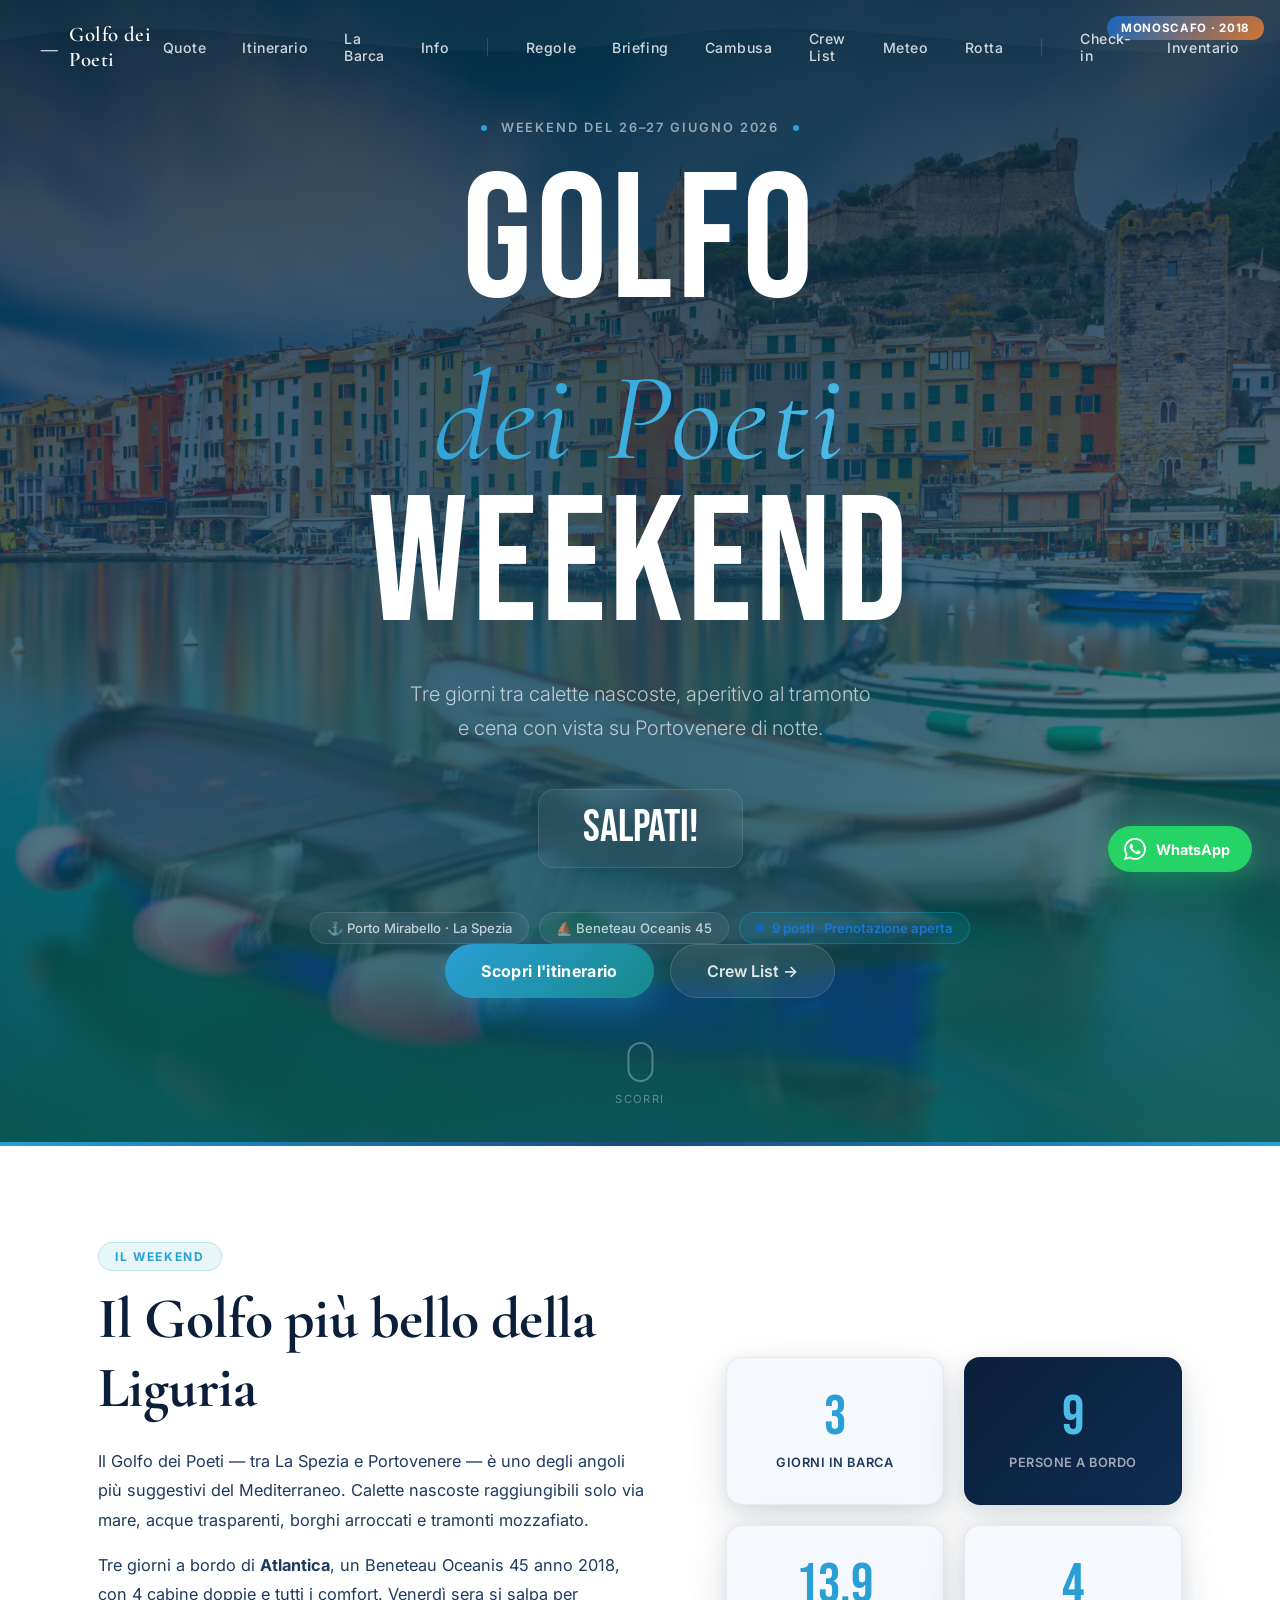
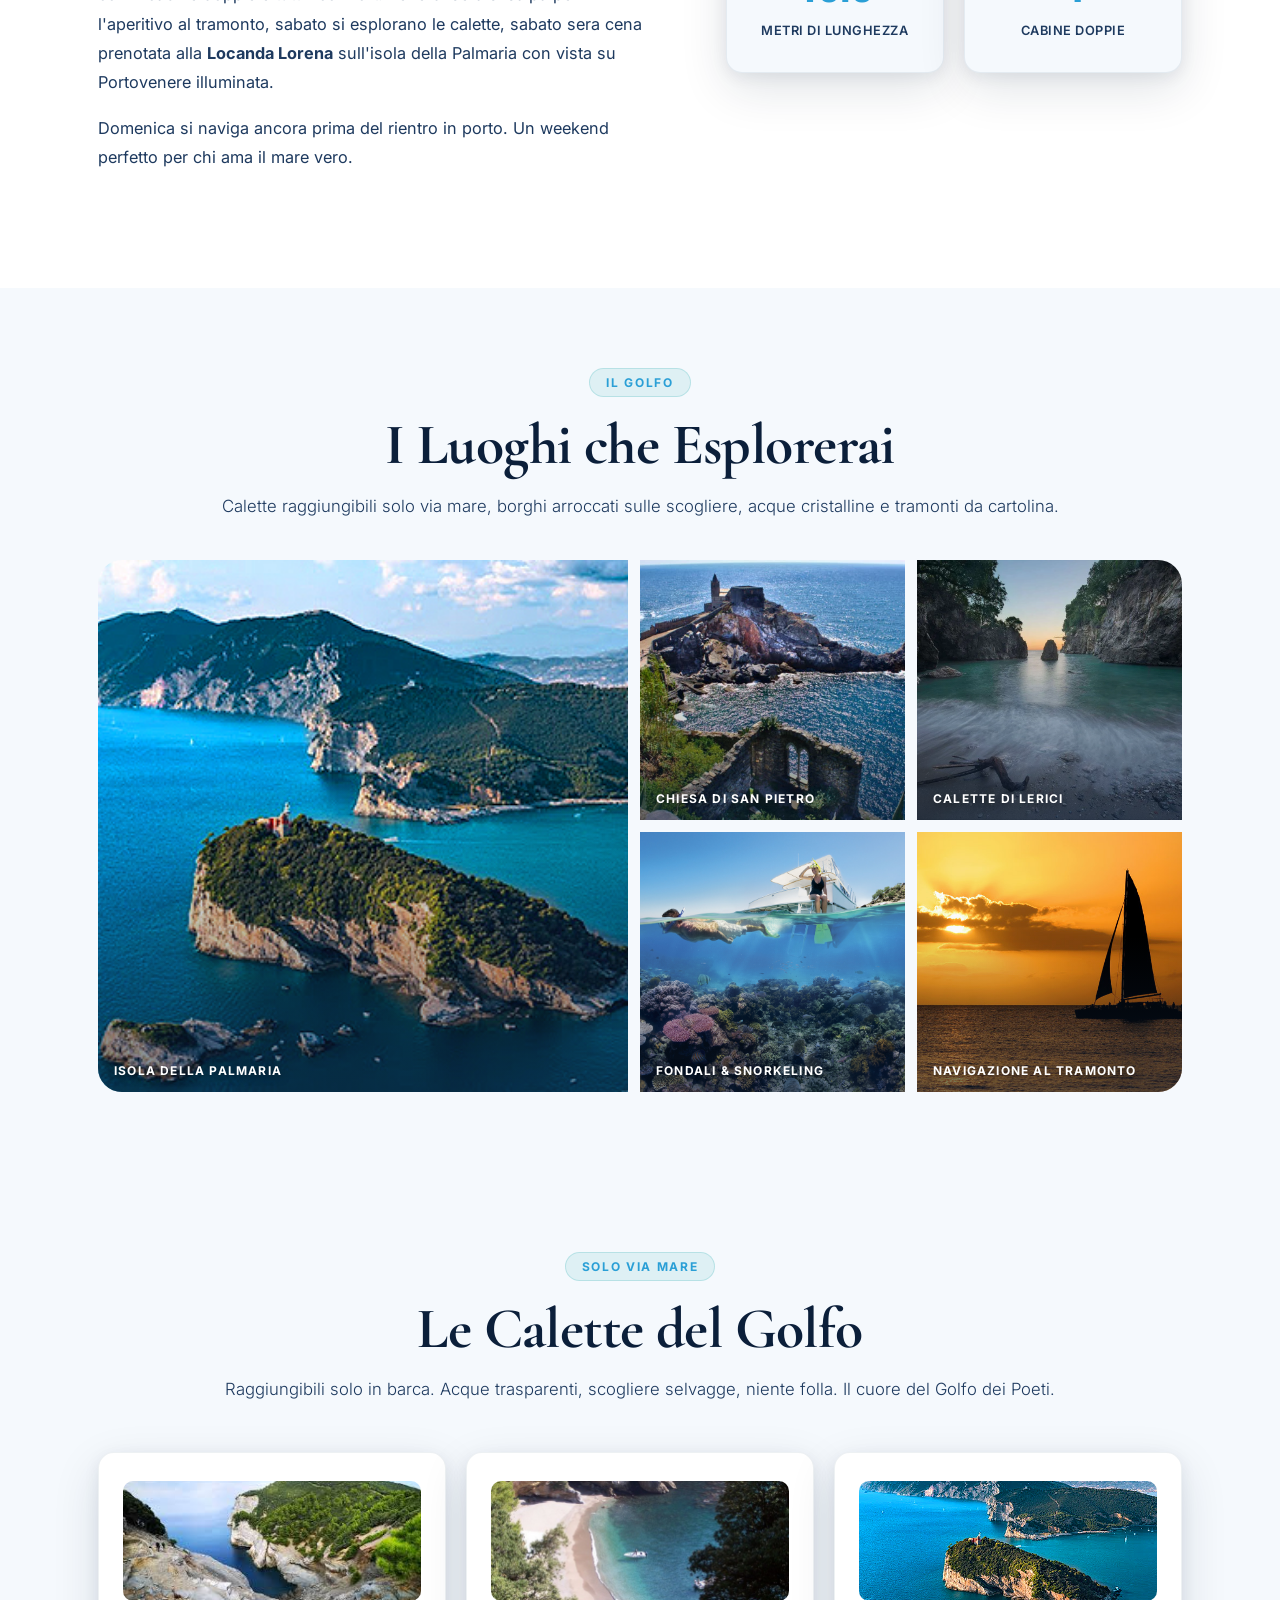
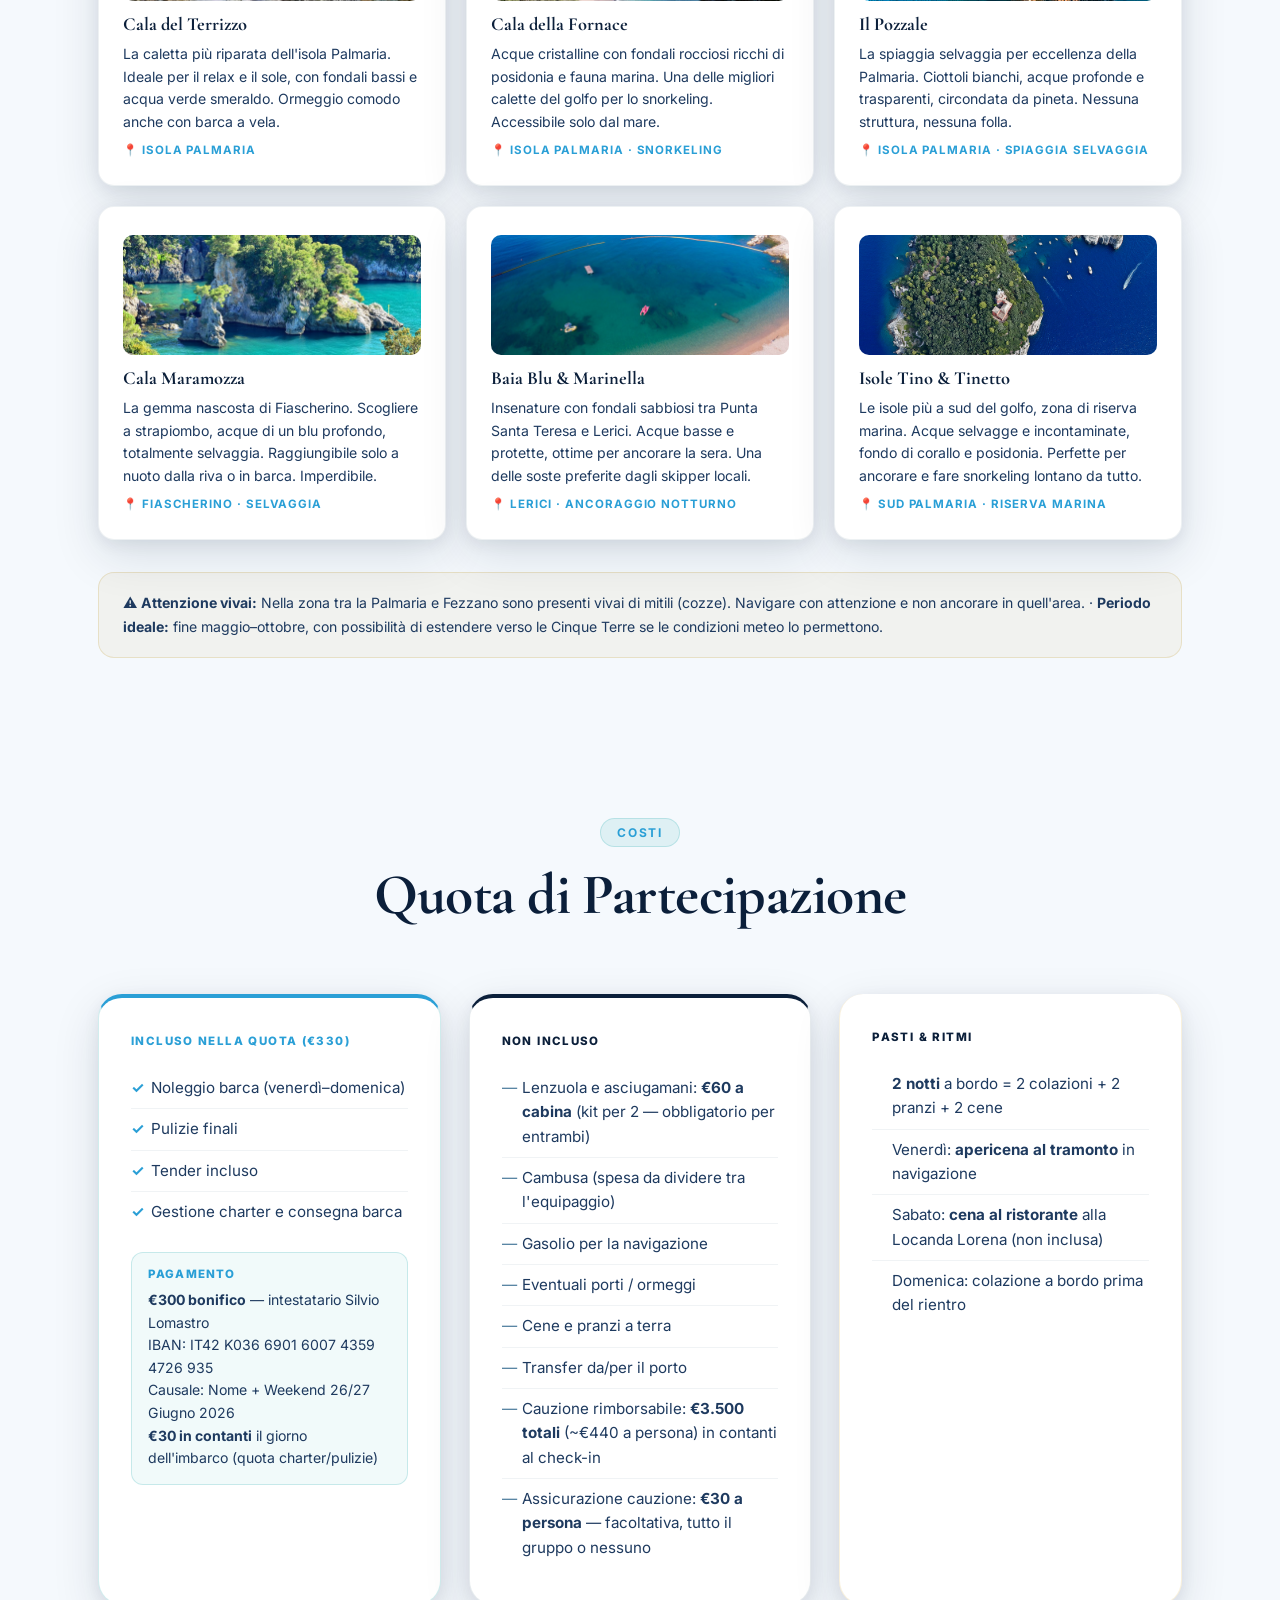
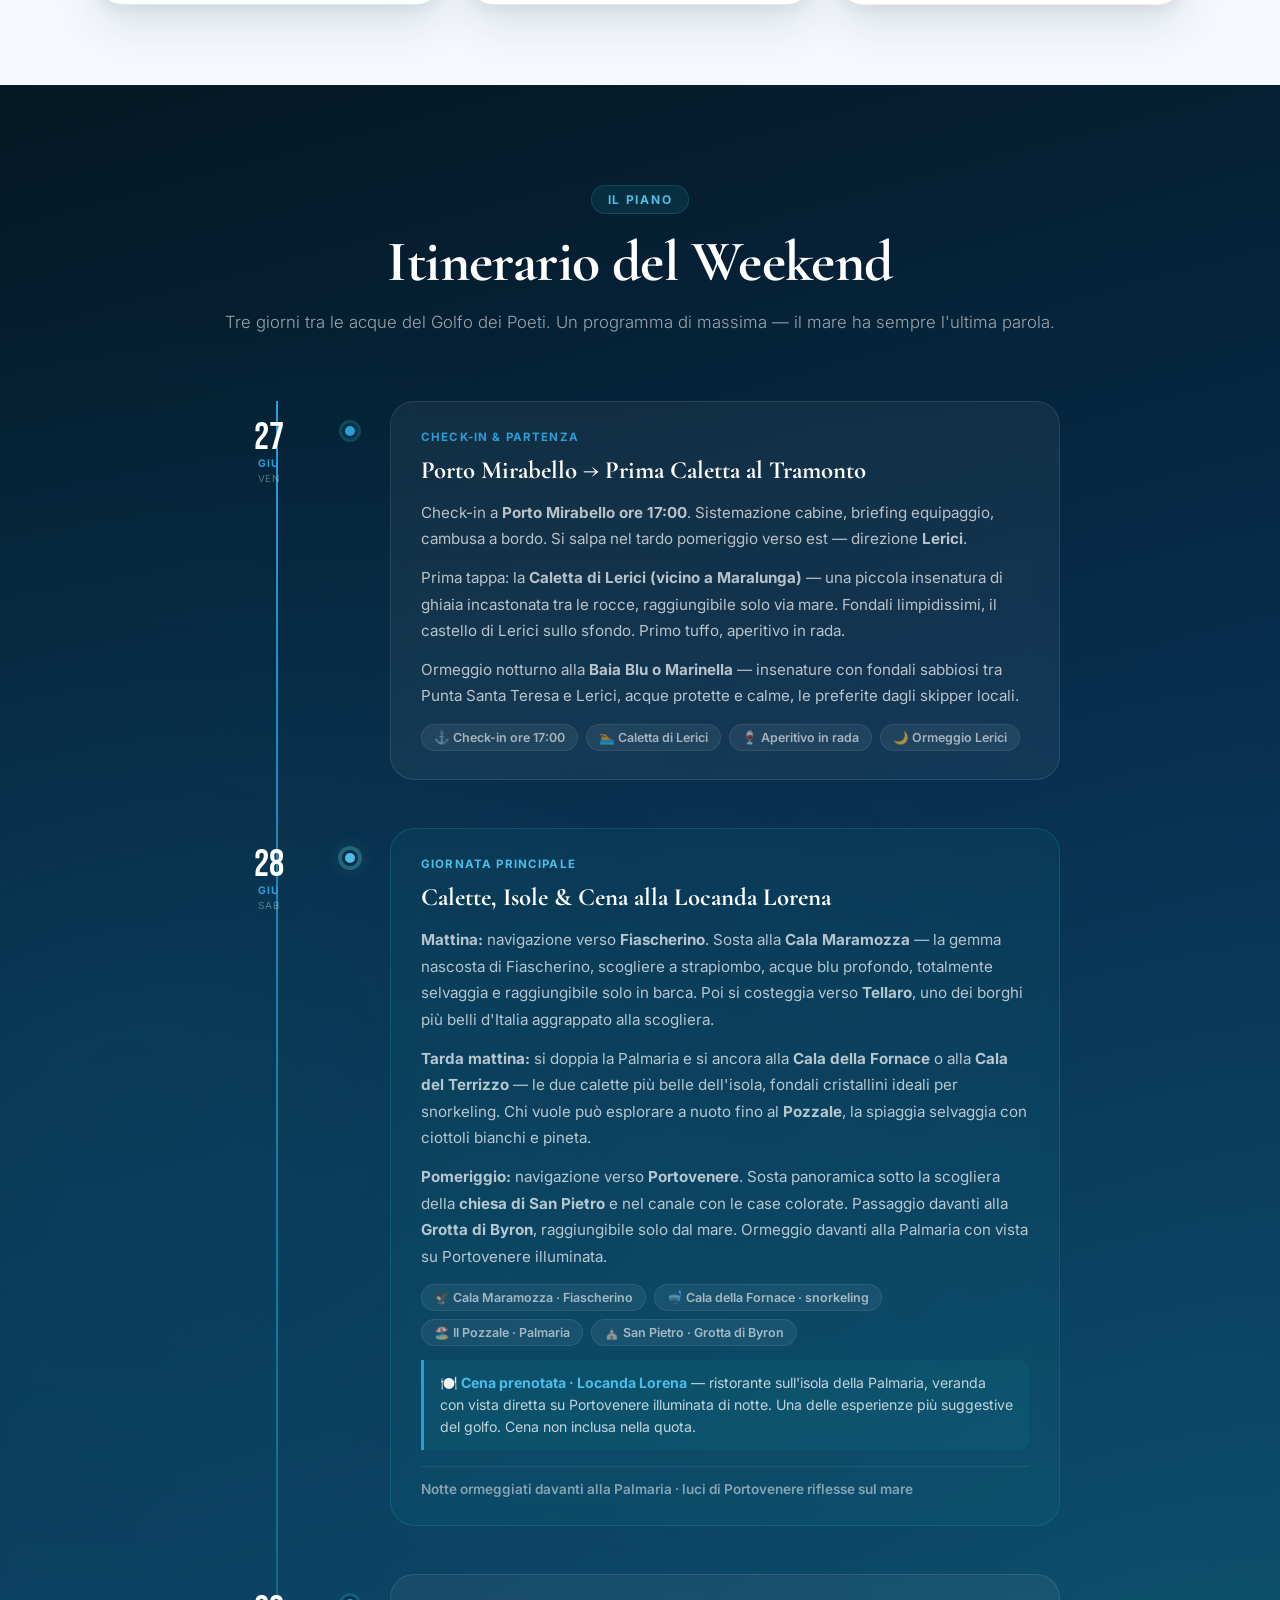
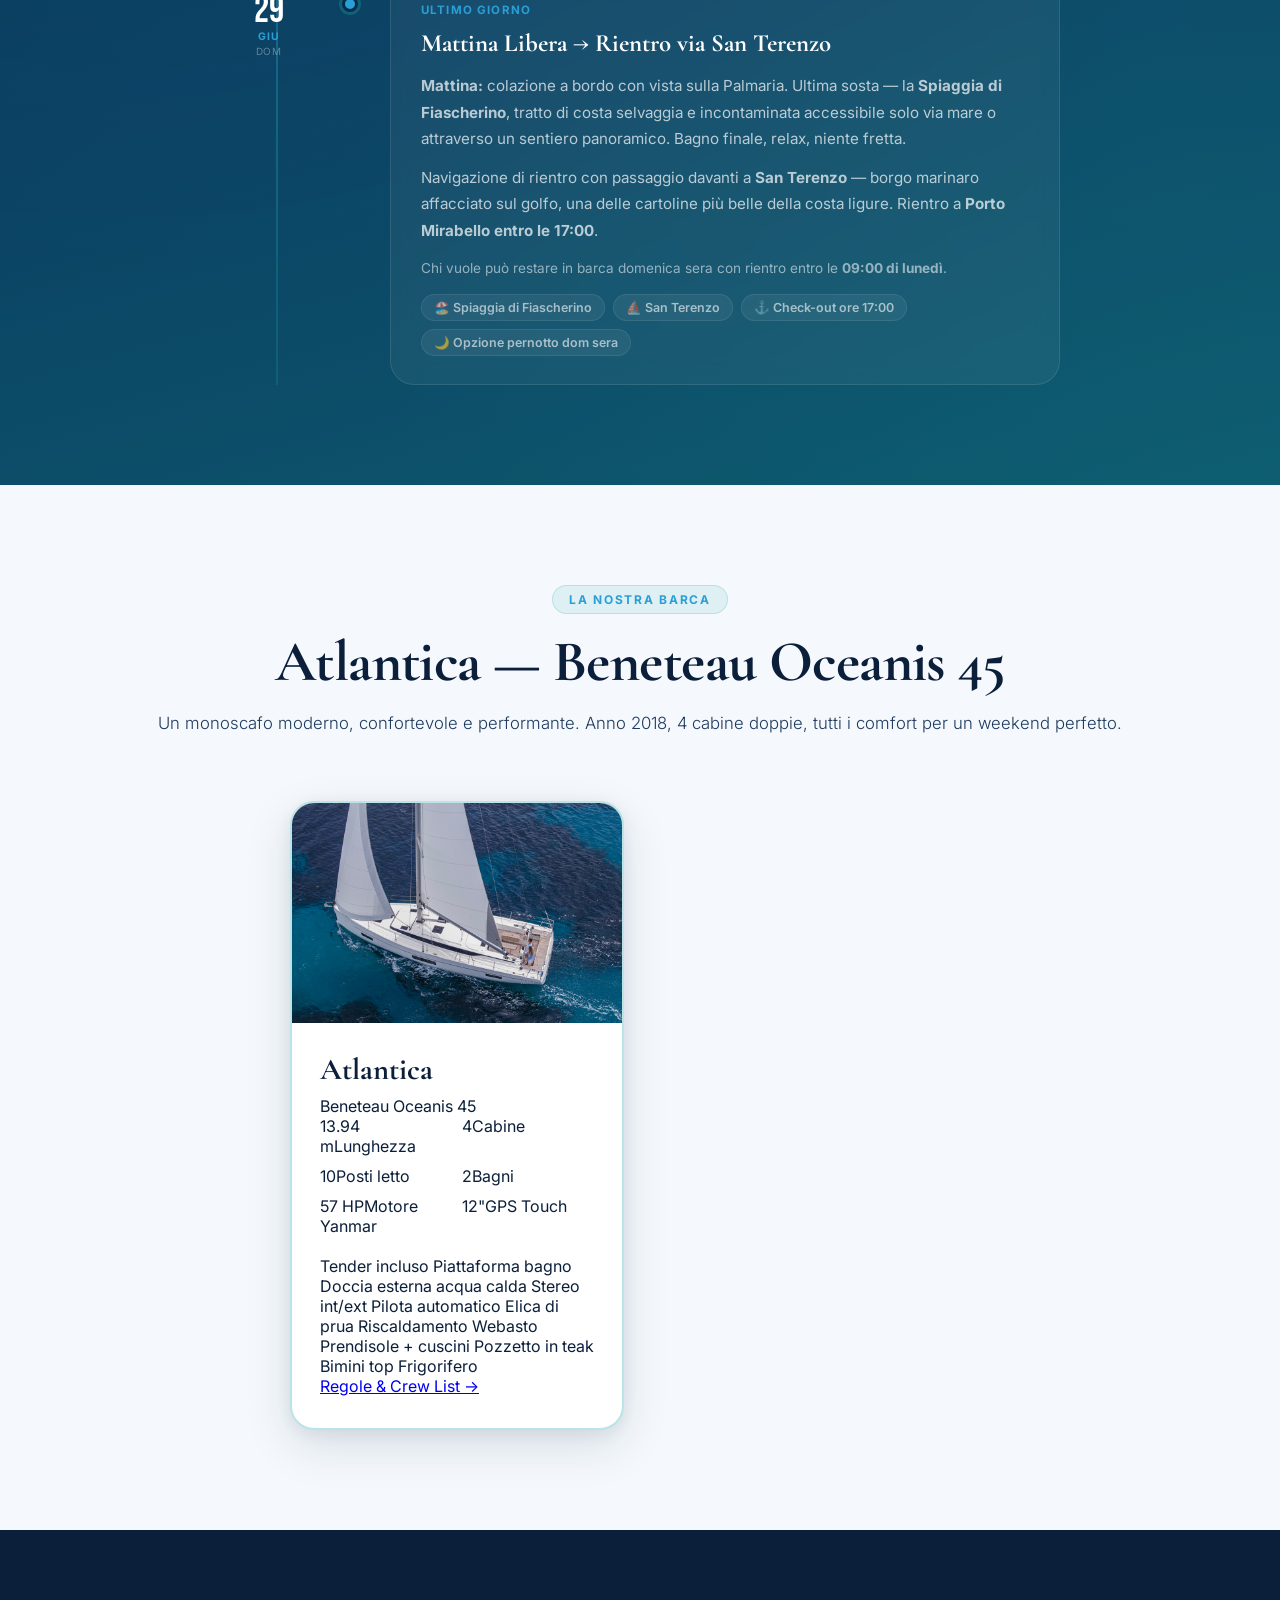
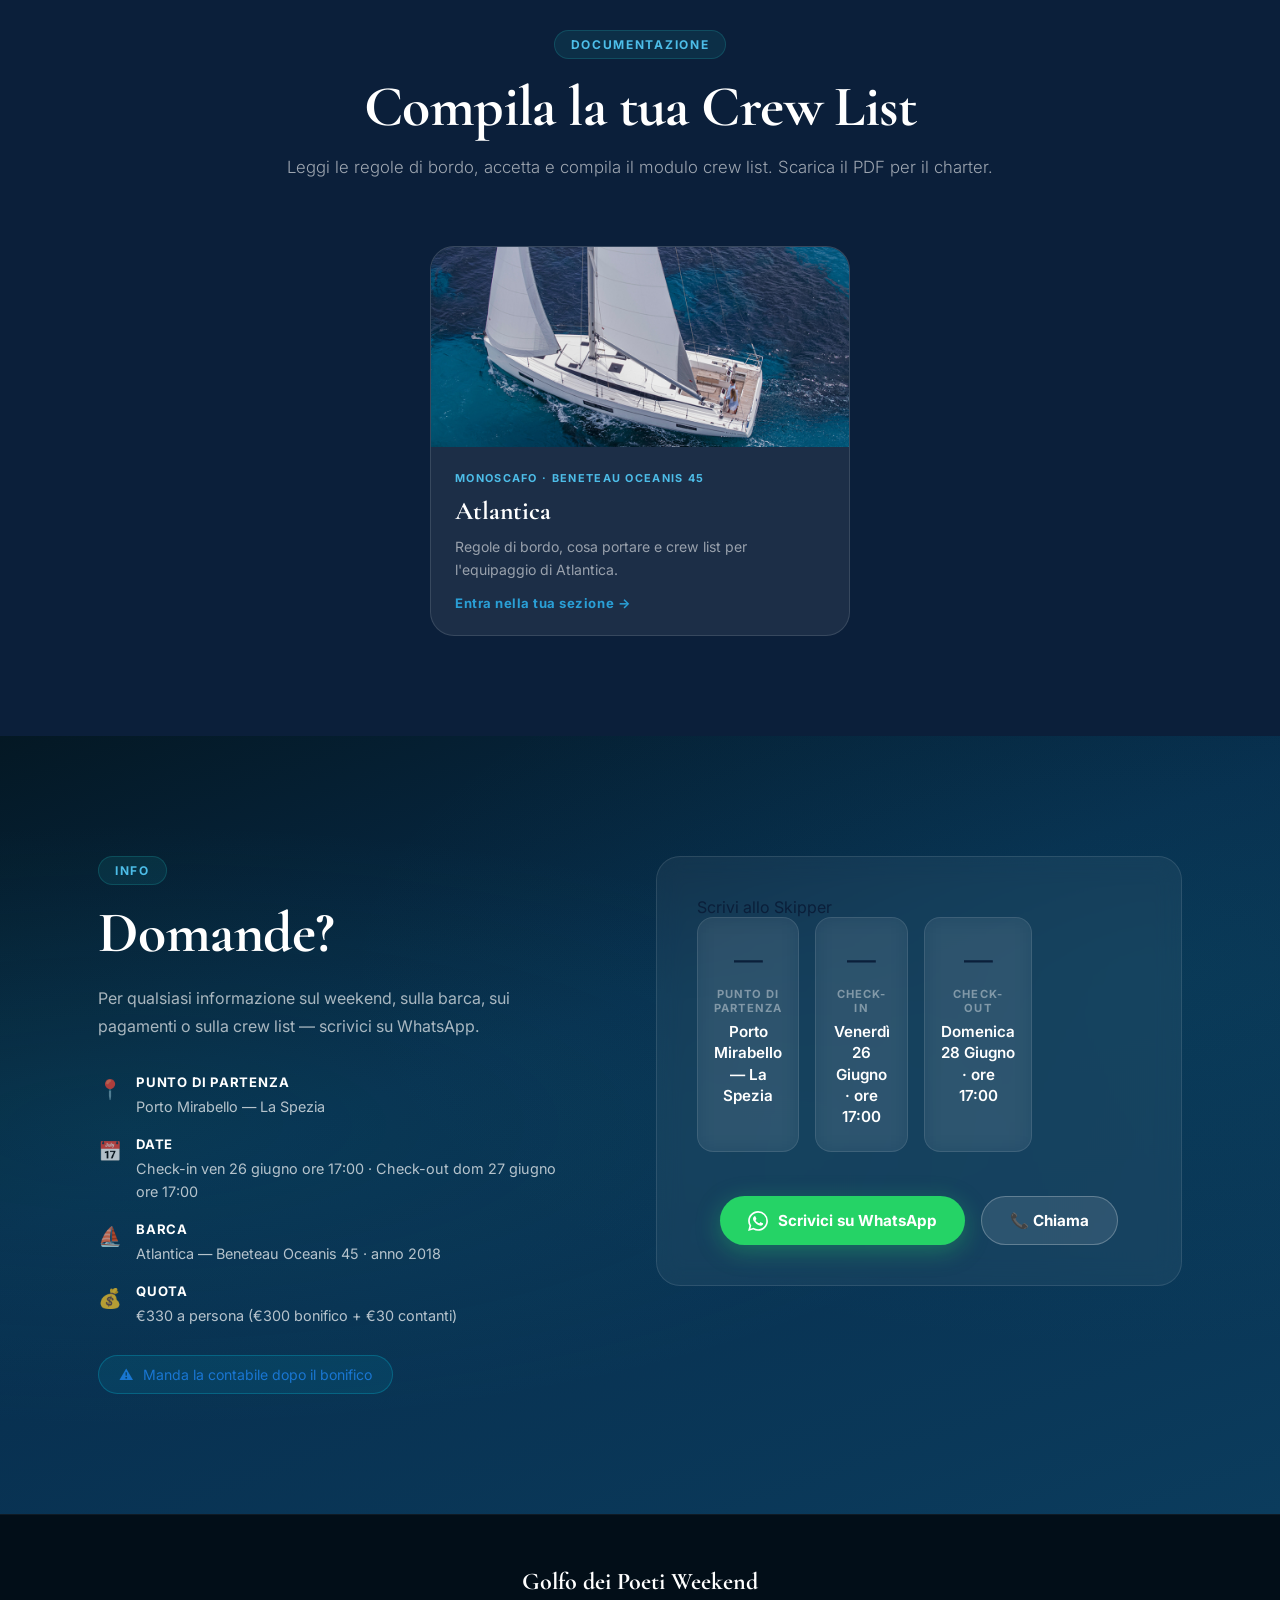
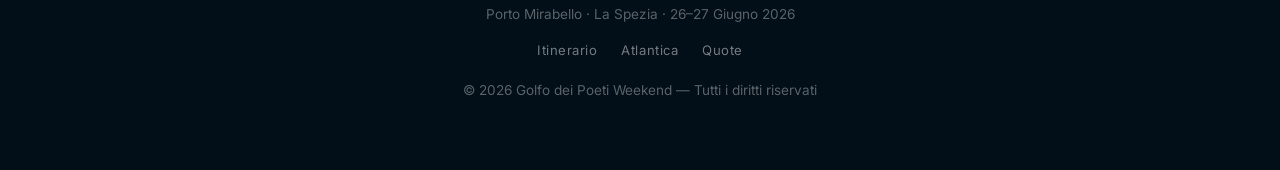
==== commit a052bc88: "Aggiunge card Pasti & Ritmi nella sezione Quota - Aggiorna grid Quota a 3 colonne su desktop - Nuova" ====
--- a/index.html
+++ b/index.html
@@ -294,6 +294,15 @@
             <li>Assicurazione cauzione: <strong>€30 a persona</strong> — facoltativa, tutto il gruppo o nessuno</li>
           </ul>
         </div>
+        <div class="quota-card pasti reveal-up d2">
+          <div class="quota-card-title">Pasti &amp; Ritmi</div>
+          <ul class="quota-list">
+            <li><strong>2 notti</strong> a bordo = 2 colazioni + 2 pranzi + 2 cene</li>
+            <li>Venerdì: <strong>apericena al tramonto</strong> in navigazione</li>
+            <li>Sabato: <strong>cena al ristorante</strong> alla Locanda Lorena (non inclusa)</li>
+            <li>Domenica: colazione a bordo prima del rientro</li>
+          </ul>
+        </div>
       </div>
     </div>
   </section>
--- a/styles.css
+++ b/styles.css
@@ -360,7 +360,7 @@
 
 /* ──────────────────── QUOTA ──────────────────── */
 .quota { padding: 80px 0; background: var(--bg-light); }
-.quota-grid { display: grid; grid-template-columns: 1fr 1fr; gap: 28px; margin-top: 0; }
+.quota-grid { display: grid; grid-template-columns: repeat(3, 1fr); gap: 28px; margin-top: 0; }
 .quota-card {
   border-radius: var(--r-lg); padding: 36px 32px;
   box-shadow: var(--sh-card);
@@ -375,6 +375,12 @@
   border: 1px solid rgba(11,60,93,.1);
   border-top: 4px solid var(--ocean);
 }
+.quota-card.pasti {
+  background: #fff;
+  border: 1px solid rgba(232,200,122,.25);
+  border-top: 4px solid var(--gold);
+}
+.pasti .quota-card-title { color: var(--gold); }
 .quota-card-title {
   font-size: .72rem; font-weight: 800; text-transform: uppercase;
   letter-spacing: .12em; margin-bottom: 20px;
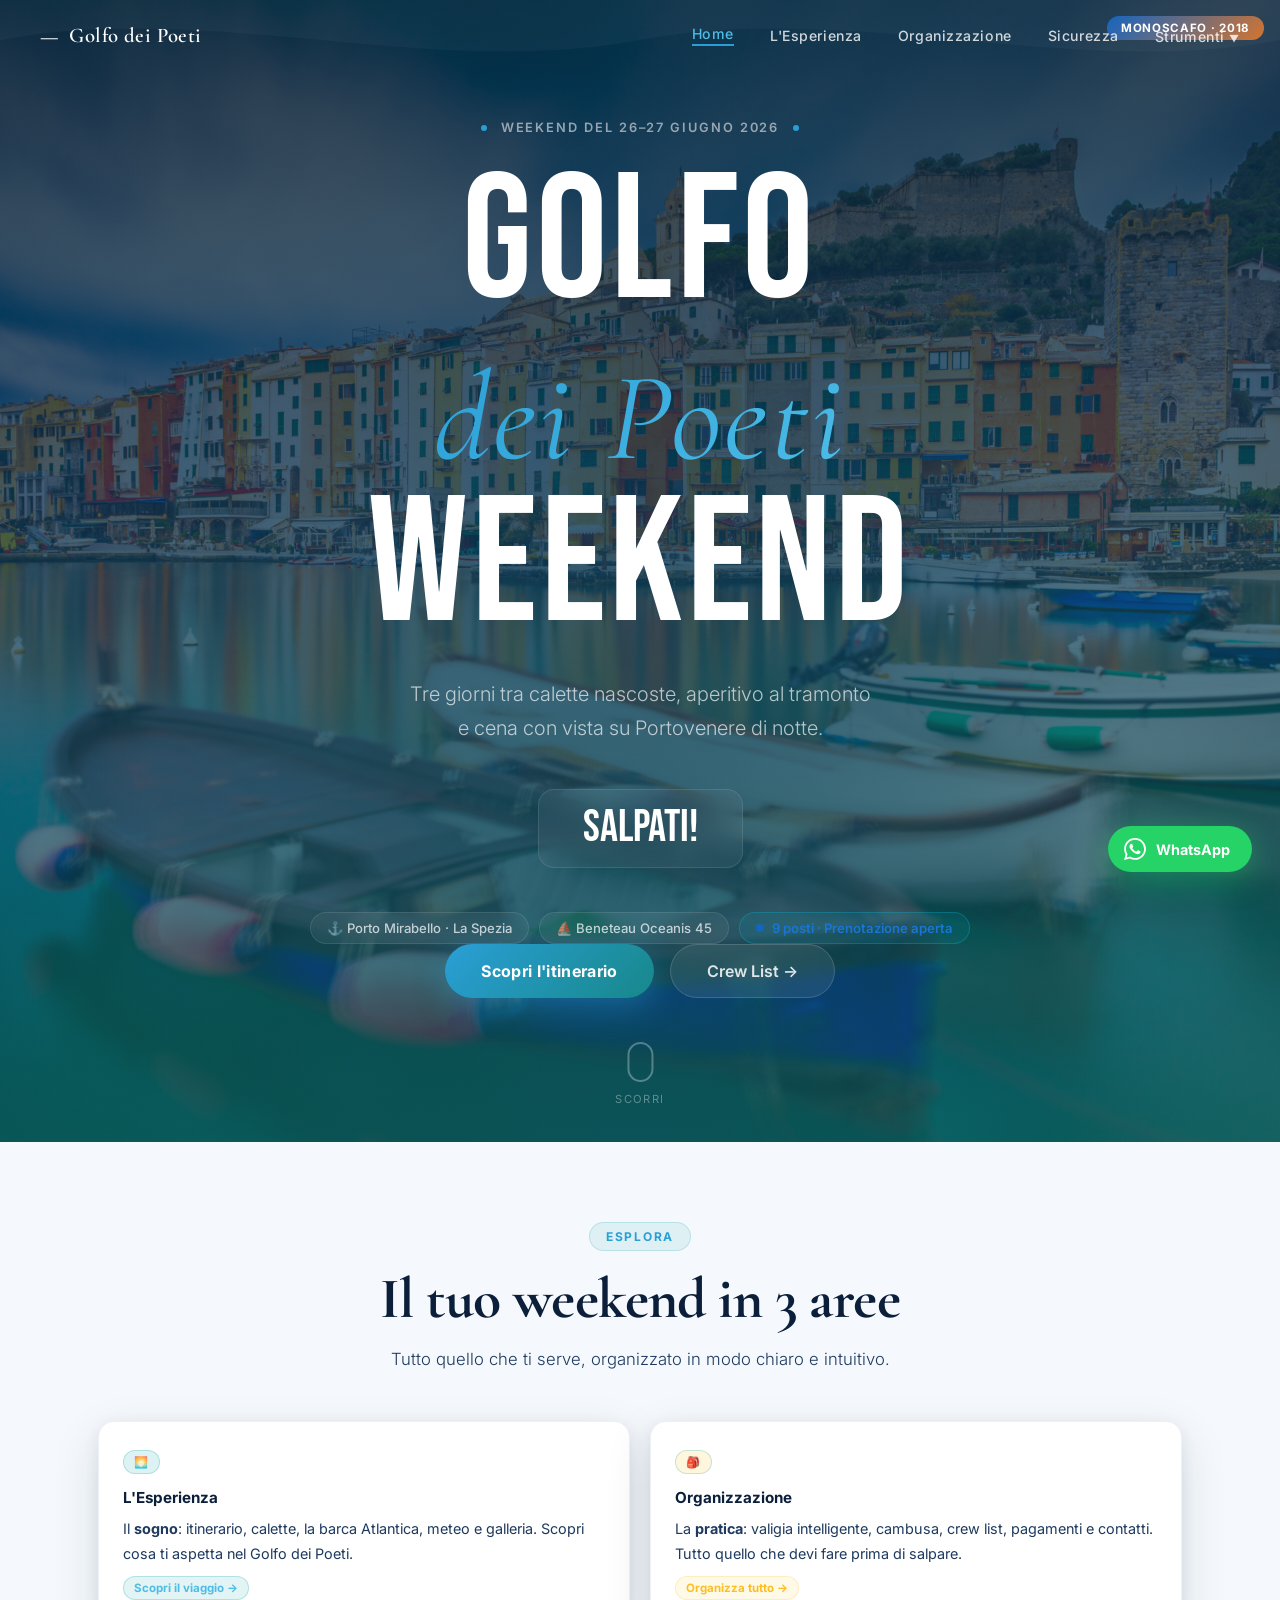
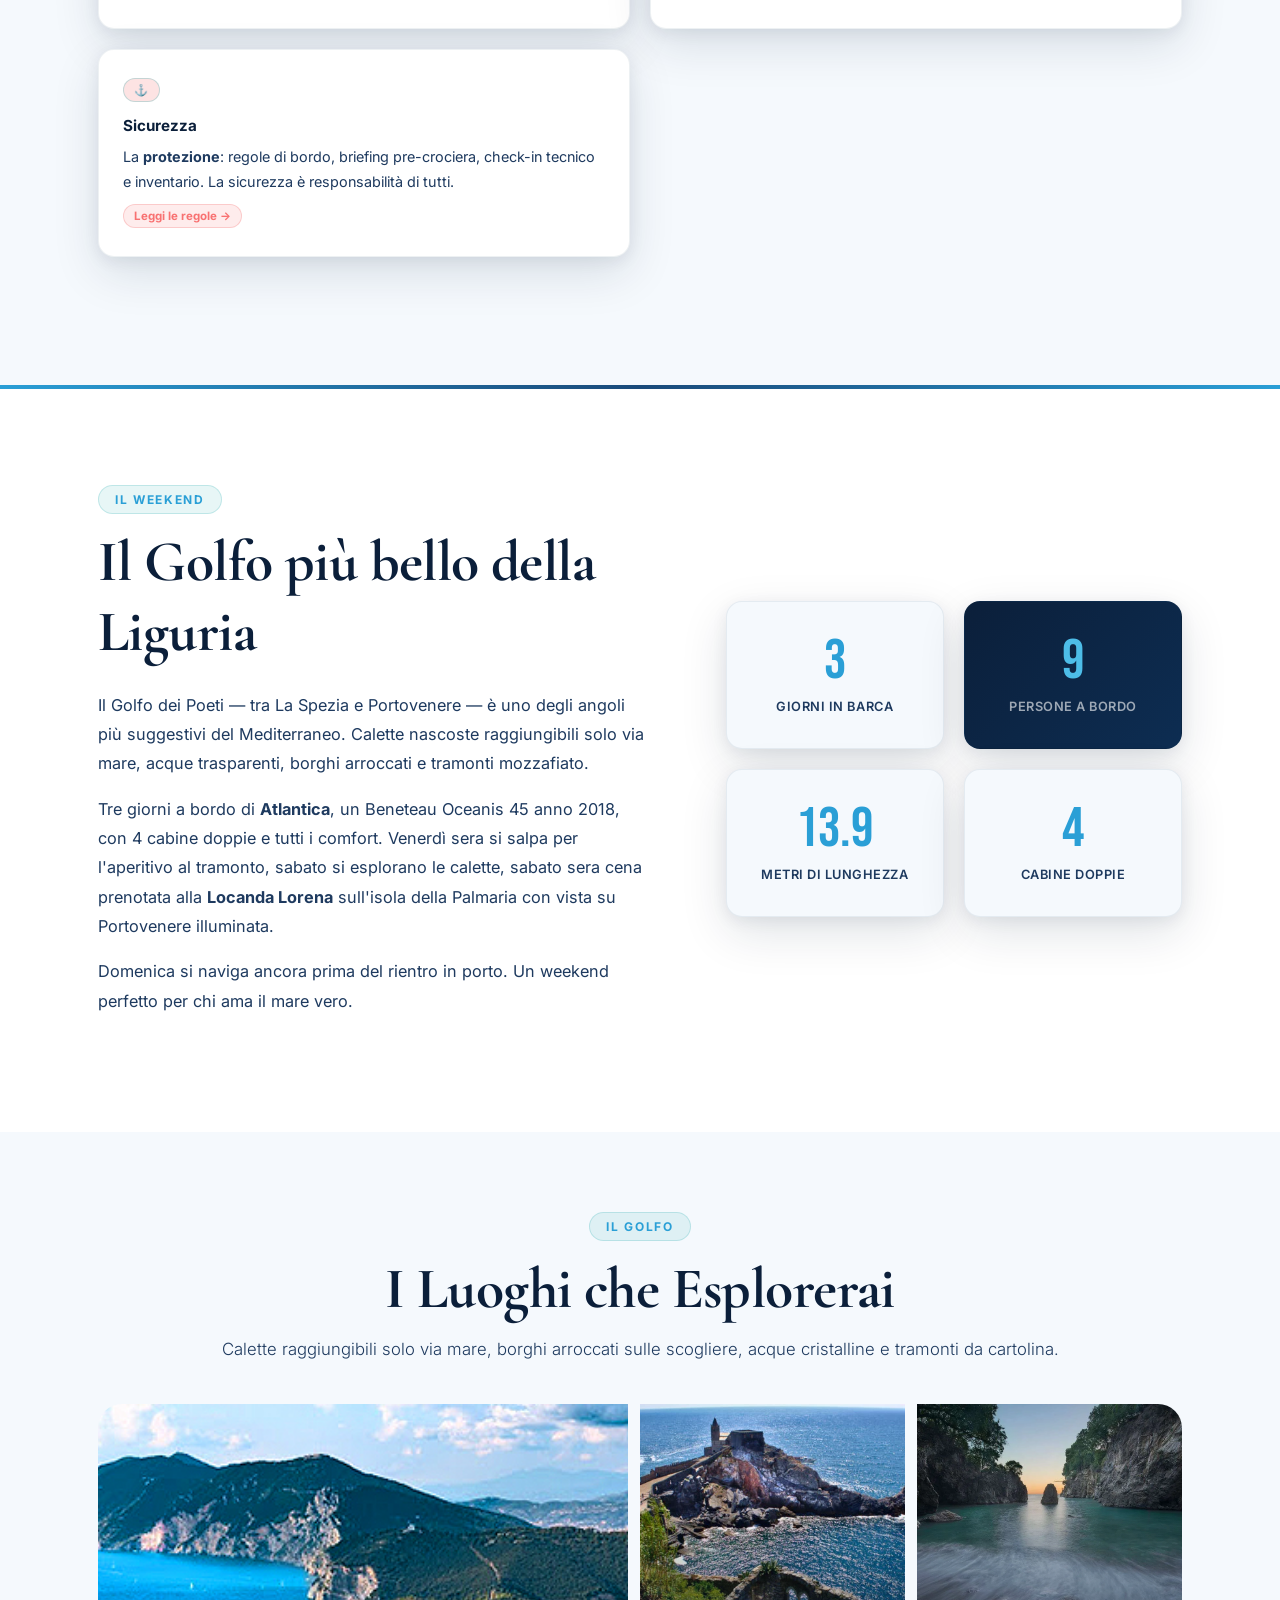
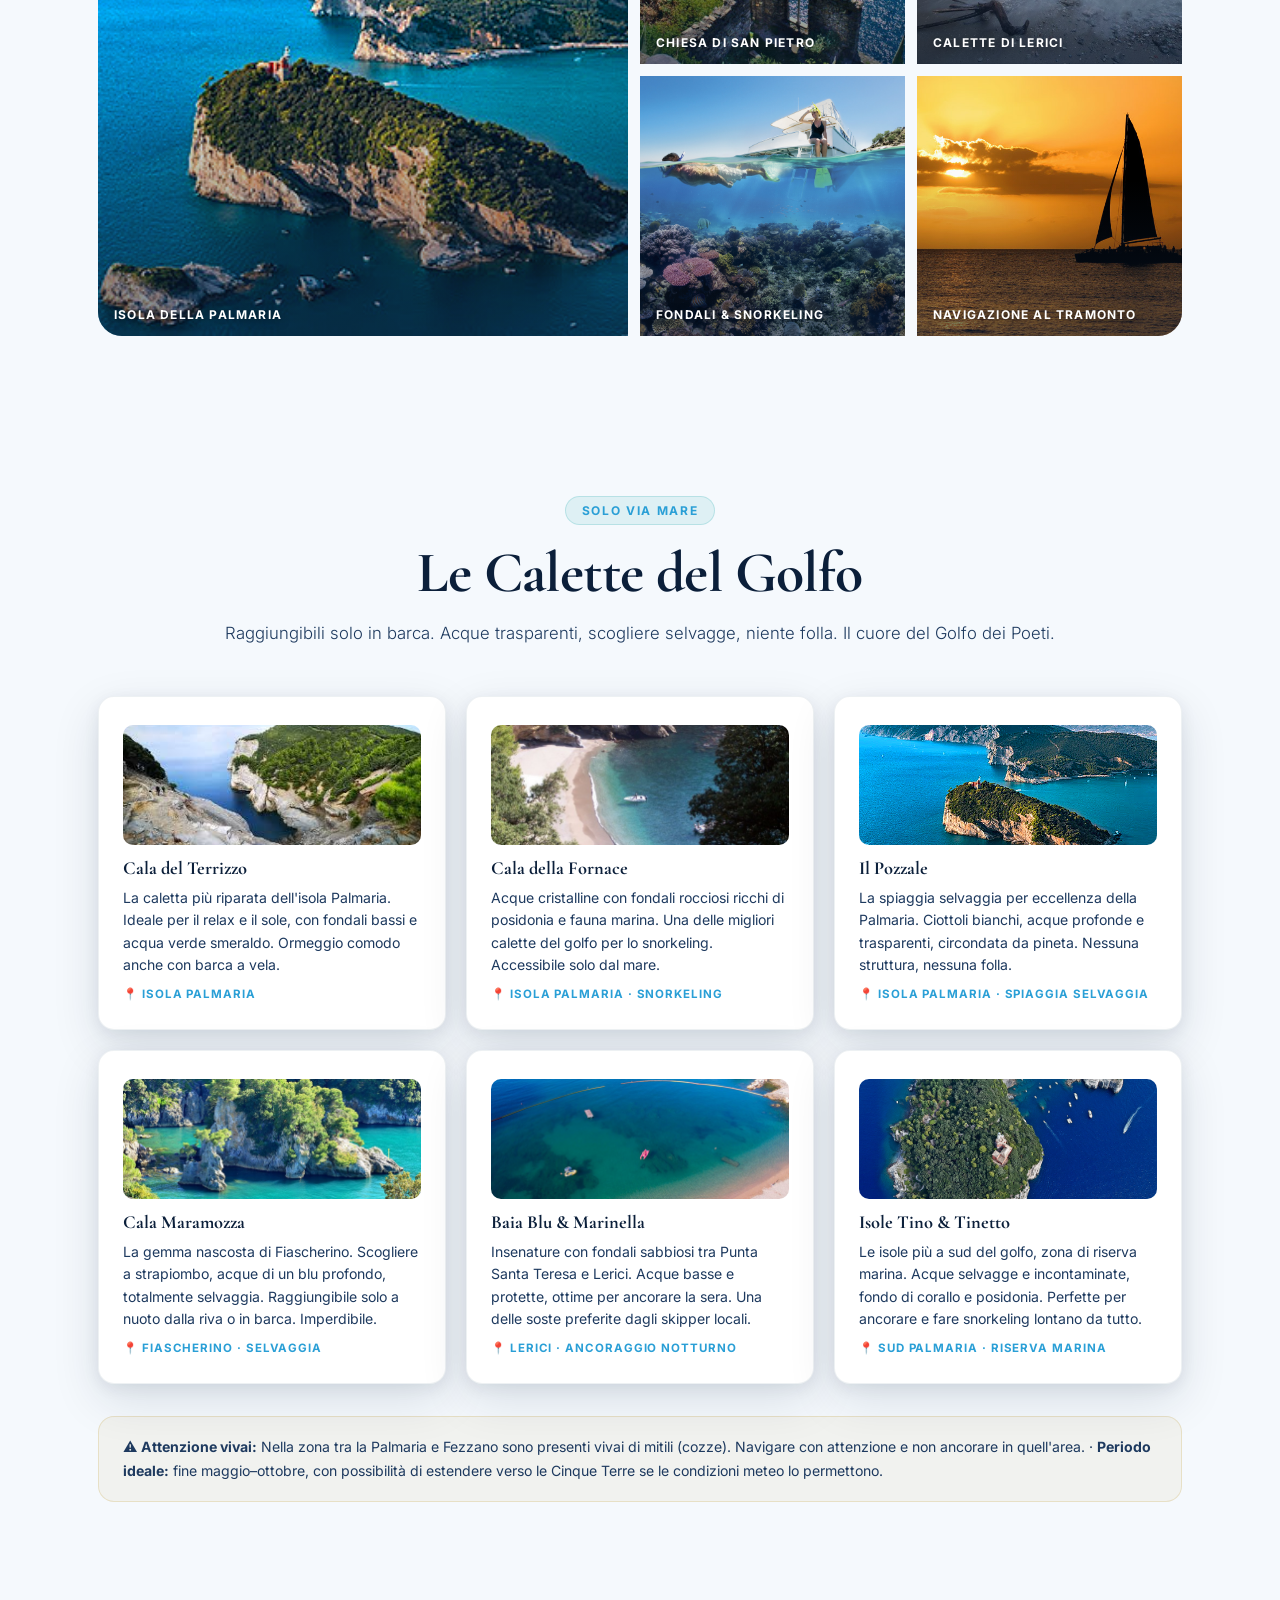
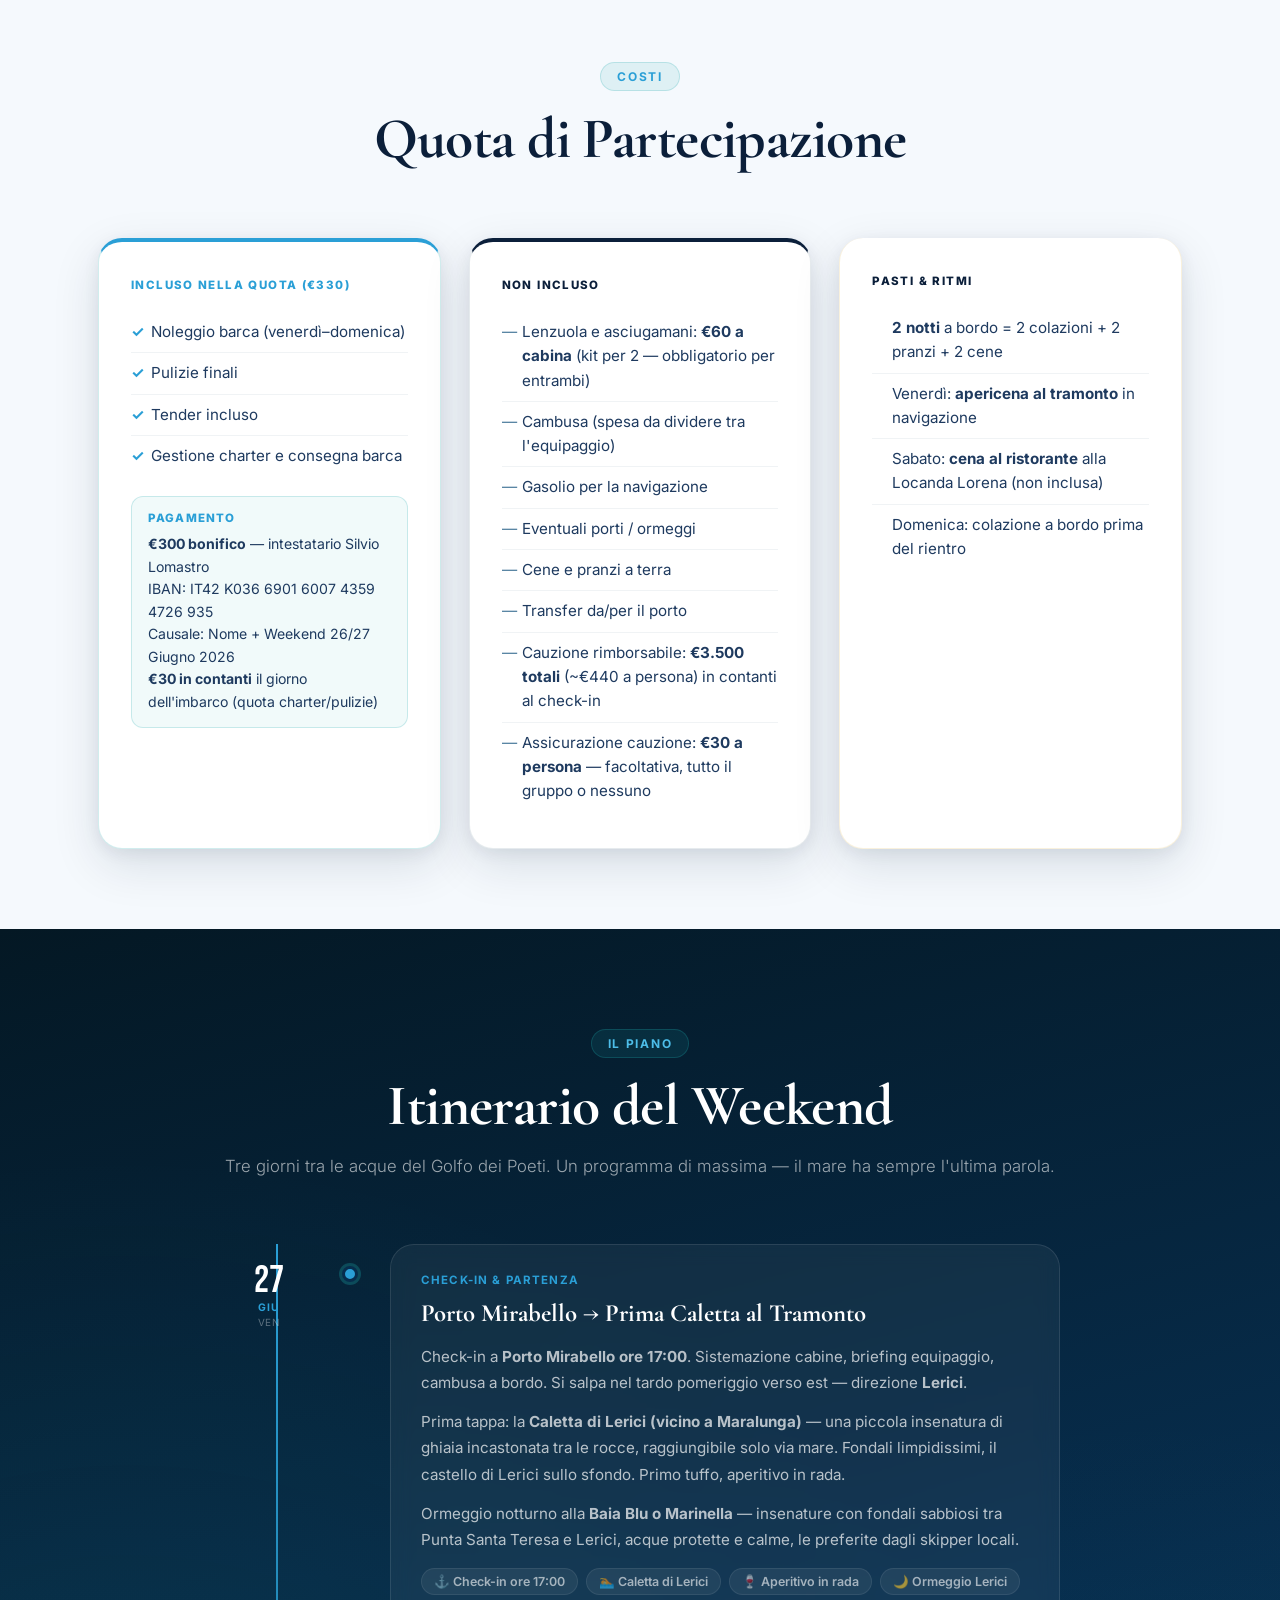
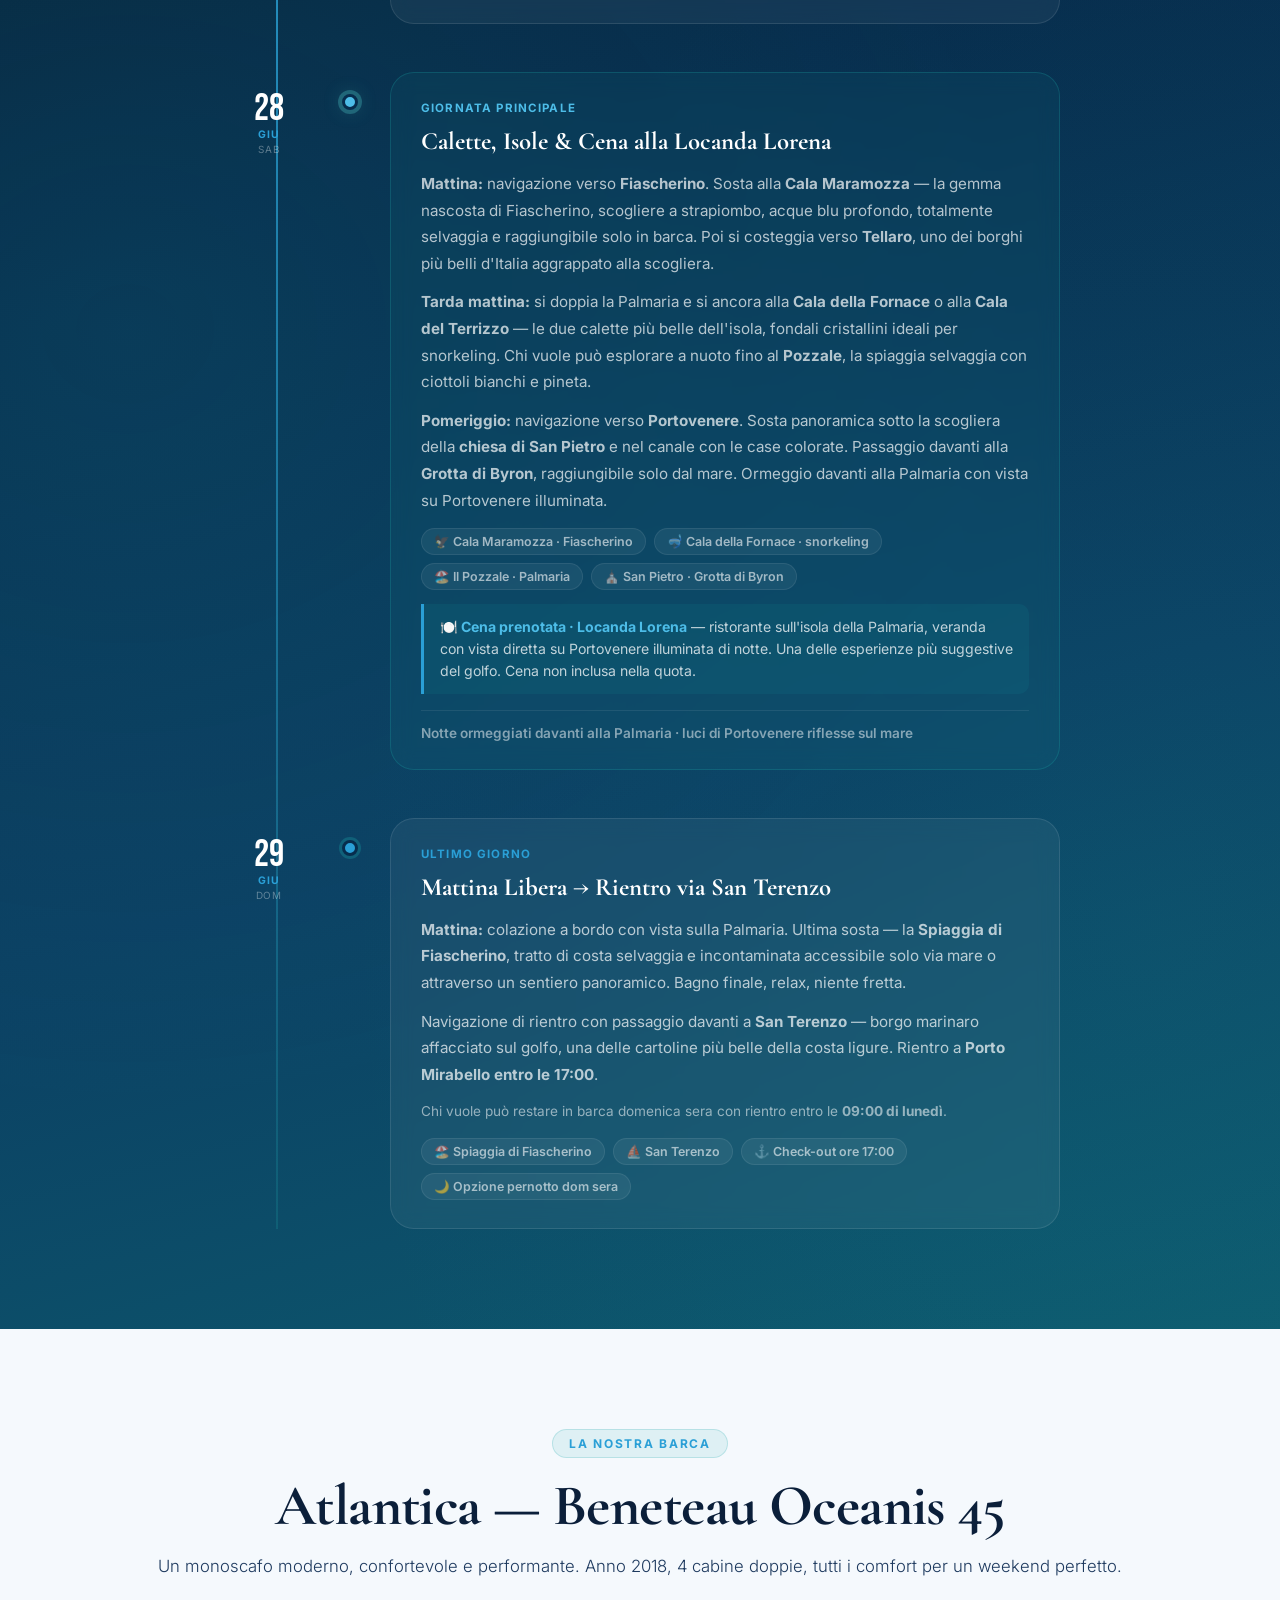
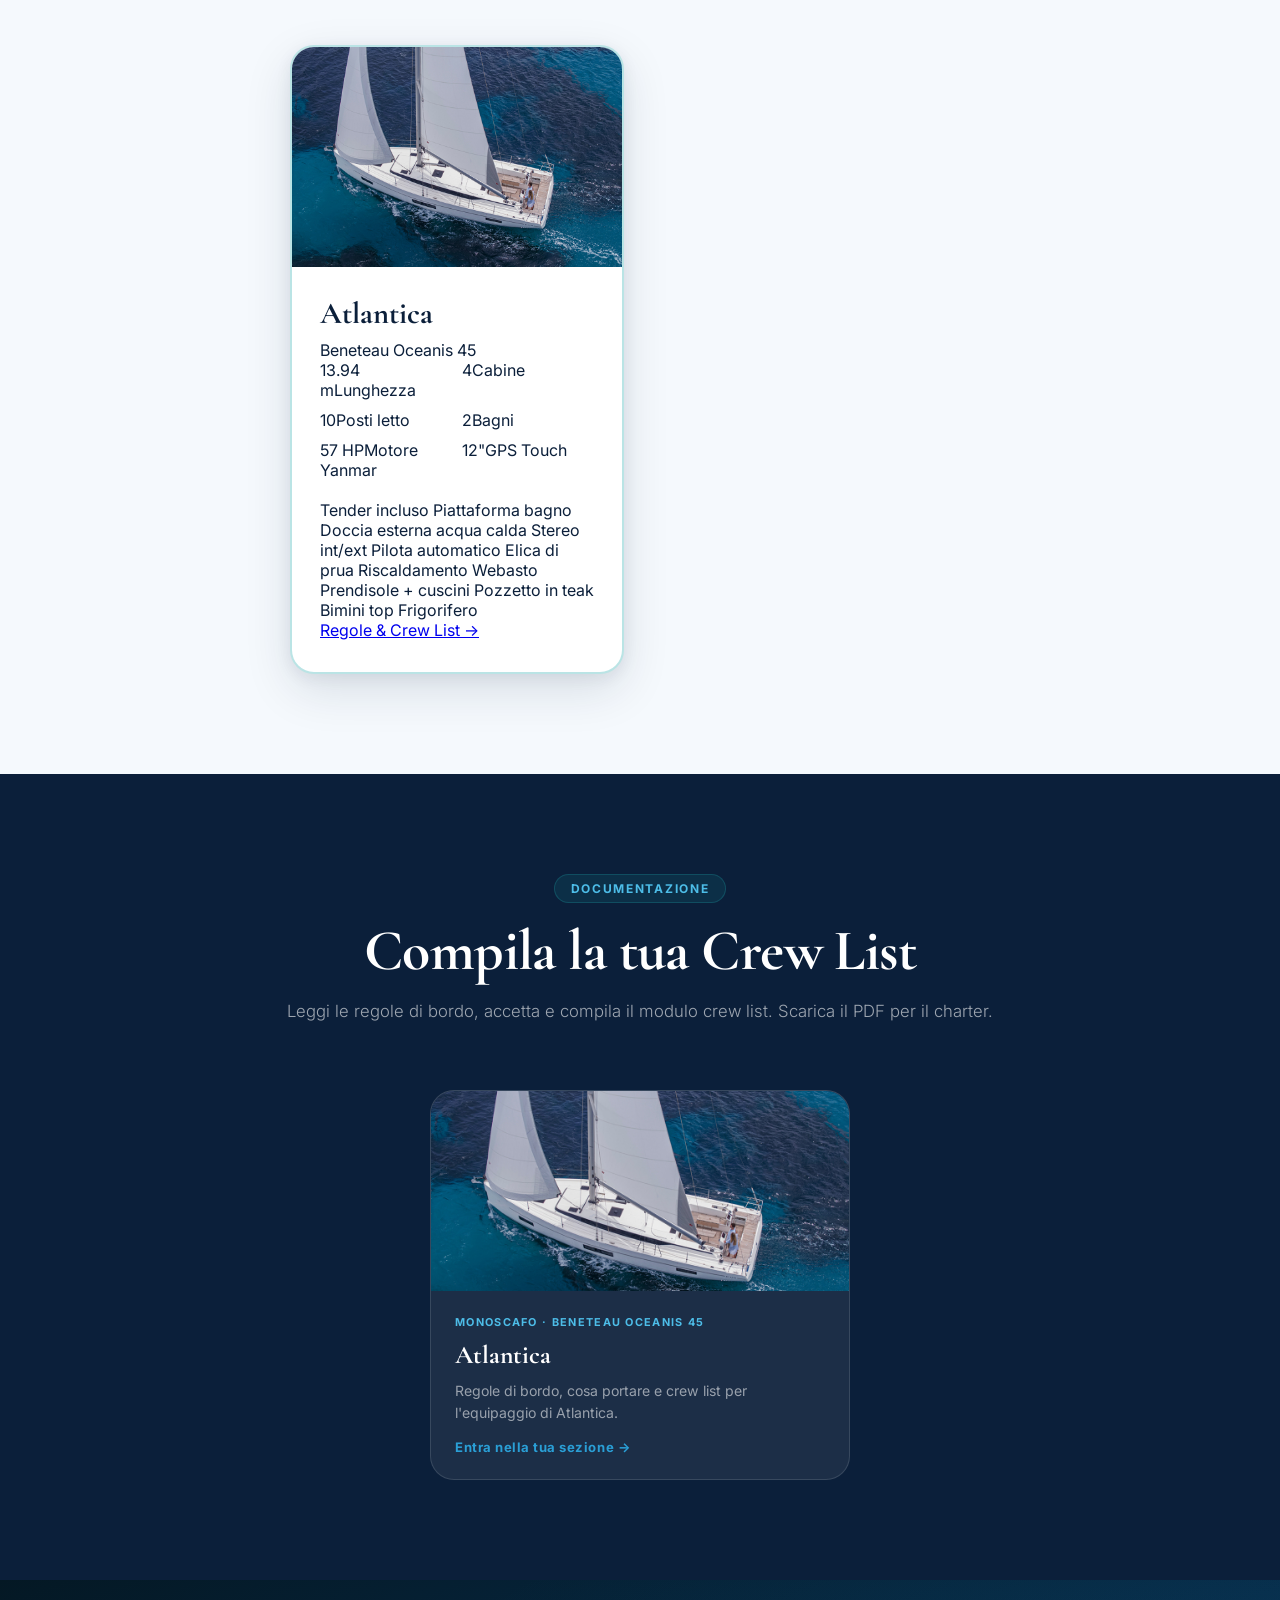
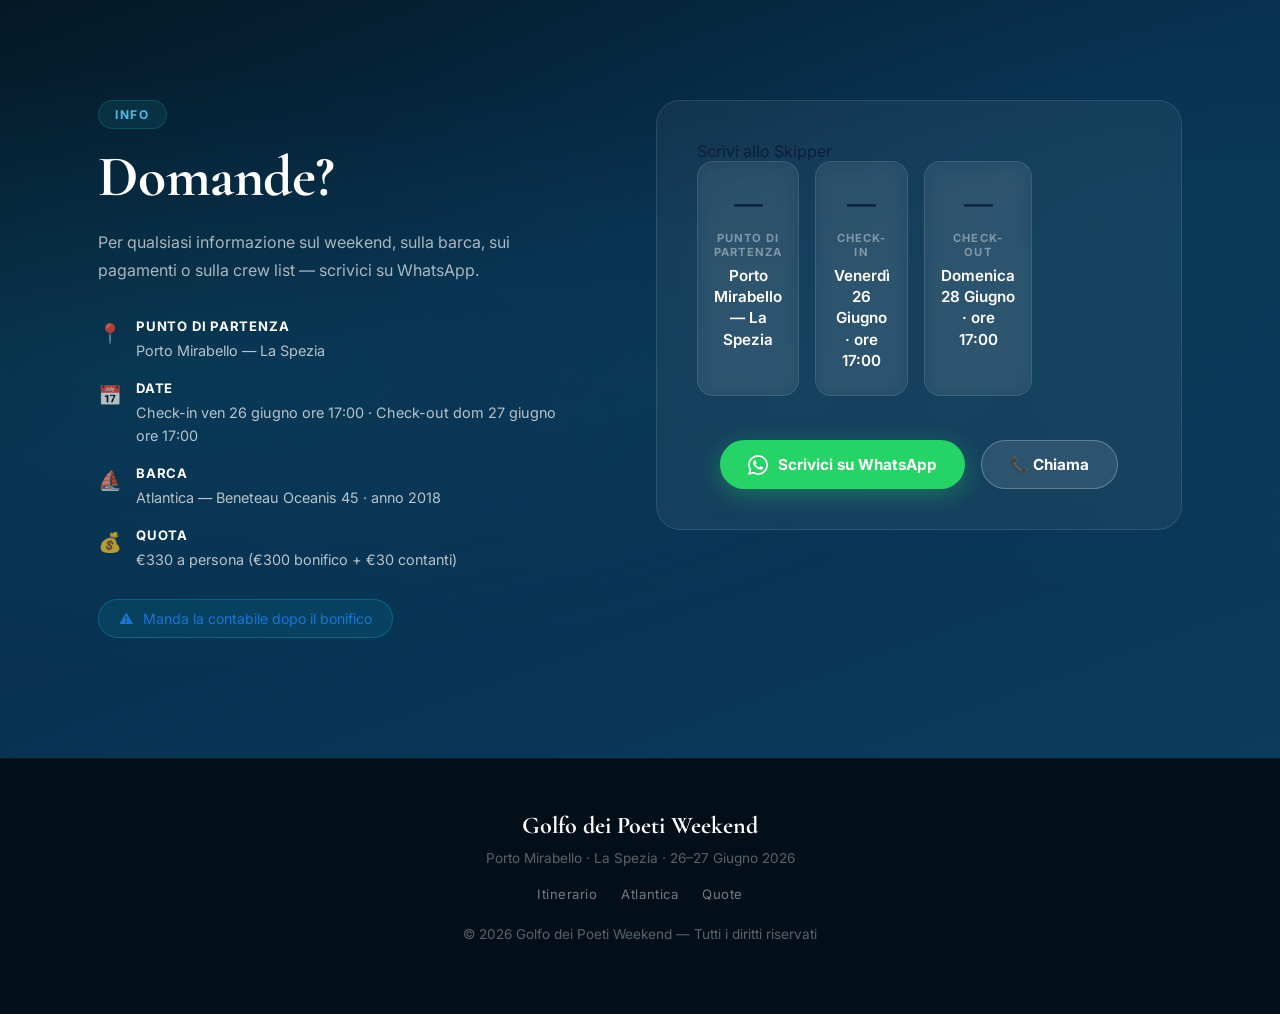
==== commit 8cc417e5: "Restruttura sito: 3 hub, Valigia Intelligente, nav dropdown - Crea pagina dedicata Valigia Intellige" ====
--- a/index.html
+++ b/index.html
@@ -32,32 +32,29 @@
         <span>Golfo dei Poeti</span>
       </a>
       <div class="nav-links">
-        <a href="#quota">Quote</a>
-        <a href="#itinerario">Itinerario</a>
-        <a href="#barche">La Barca</a>
-        <a href="#contatti">Info</a>
-        <span class="nav-divider"></span>
-        <a href="regole.html">Regole</a>
-        <a href="briefing.html">Briefing</a>
-        <a href="cambusa.html">Cambusa</a>
-        <a href="atlantica.html#crewlist">Crew List</a>
-        <a href="meteo.html">Meteo</a>
-        <a href="rotta.html">Rotta</a>
-        <span class="nav-divider"></span>
-        <a href="checkin.html">Check-in</a>
-        <a href="inventario.html">Inventario</a>
+        <a href="index.html" class="active">Home</a>
+        <a href="esperienza.html">L'Esperienza</a>
+        <a href="organizzazione.html">Organizzazione</a>
+        <a href="sicurezza.html">Sicurezza</a>
+        <div class="dropdown" id="navDropdown">
+          <a href="javascript:void(0)" class="dropdown-toggle">Strumenti <span style="font-size:.7em">▼</span></a>
+          <div class="dropdown-menu">
+            <a href="checkin.html">Check-in Barca</a>
+            <a href="inventario.html">Inventario</a>
+            <a href="meteo.html">Meteo Operativo</a>
+          </div>
+        </div>
       </div>
       <button class="nav-burger" id="navBurger" aria-label="Menu">
         <span></span><span></span><span></span>
       </button>
     </div>
     <div class="nav-mobile" id="navMobile">
-      <a href="#quota">Quote</a>
-      <a href="#itinerario">Itinerario</a>
-      <a href="#barche">La Barca</a>
-      <a href="#contatti">Info</a>
-      <a href="regole.html">Regole</a>
-      <a href="briefing.html">Briefing</a>
+      <a href="index.html" style="color:var(--turq);font-weight:700;">Home →</a>
+      <a href="esperienza.html">L'Esperienza</a>
+      <a href="organizzazione.html">Organizzazione</a>
+      <a href="sicurezza.html">Sicurezza</a>
+      <a href="valigia.html">Valigia Intelligente</a>
       <a href="cambusa.html">Cambusa</a>
       <a href="atlantica.html#crewlist">Crew List</a>
       <a href="meteo.html">Meteo</a>
@@ -136,6 +133,37 @@
       <div class="scroll-indicator">
         <div class="scroll-mouse"><div class="scroll-dot"></div></div>
         <span>Scorri</span>
+      </div>
+    </div>
+  </section>
+
+  <!-- 3 AREE -->
+  <section style="padding: 80px 0; background: var(--bg-light);">
+    <div class="container">
+      <div class="section-header centered" style="margin-bottom: 48px;">
+        <span class="label">Esplora</span>
+        <h2 class="h2">Il tuo weekend in 3 aree</h2>
+        <p class="section-desc">Tutto quello che ti serve, organizzato in modo chiaro e intuitivo.</p>
+      </div>
+      <div class="regole-grid">
+        <a href="esperienza.html" class="regola-card reveal-up" style="text-decoration:none;display:block;color:inherit;">
+          <div class="rc-icon" style="background:rgba(28,167,168,.15);color:var(--turq-light);">🌅</div>
+          <h4>L'Esperienza</h4>
+          <p>Il <strong>sogno</strong>: itinerario, calette, la barca Atlantica, meteo e galleria. Scopri cosa ti aspetta nel Golfo dei Poeti.</p>
+          <span style="display:inline-block;margin-top:10px;padding:4px 10px;border-radius:20px;background:rgba(28,167,168,.12);border:1px solid rgba(28,167,168,.25);color:var(--turq-light);font-size:.72rem;font-weight:700;">Scopri il viaggio →</span>
+        </a>
+        <a href="organizzazione.html" class="regola-card reveal-up d1" style="text-decoration:none;display:block;color:inherit;">
+          <div class="rc-icon" style="background:rgba(251,191,36,.15);color:#fbbf24;">🎒</div>
+          <h4>Organizzazione</h4>
+          <p>La <strong>pratica</strong>: valigia intelligente, cambusa, crew list, pagamenti e contatti. Tutto quello che devi fare prima di salpare.</p>
+          <span style="display:inline-block;margin-top:10px;padding:4px 10px;border-radius:20px;background:rgba(251,191,36,.1);border:1px solid rgba(251,191,36,.2);color:#fbbf24;font-size:.72rem;font-weight:700;">Organizza tutto →</span>
+        </a>
+        <a href="sicurezza.html" class="regola-card reveal-up d2" style="text-decoration:none;display:block;color:inherit;">
+          <div class="rc-icon" style="background:rgba(239,68,68,.15);color:#f87171;">⚓</div>
+          <h4>Sicurezza</h4>
+          <p>La <strong>protezione</strong>: regole di bordo, briefing pre-crociera, check-in tecnico e inventario. La sicurezza è responsabilità di tutti.</p>
+          <span style="display:inline-block;margin-top:10px;padding:4px 10px;border-radius:20px;background:rgba(239,68,68,.1);border:1px solid rgba(239,68,68,.2);color:#f87171;font-size:.72rem;font-weight:700;">Leggi le regole →</span>
+        </a>
       </div>
     </div>
   </section>
--- a/styles.css
+++ b/styles.css
@@ -1425,6 +1425,28 @@
   }
 }
 
+/* ──────────────────── DROPDOWN NAV ──────────────────── */
+.dropdown { position: relative; }
+.dropdown-toggle { cursor: pointer; }
+.dropdown-menu {
+  position: absolute; top: calc(100% + 8px); right: 0;
+  min-width: 200px;
+  background: rgba(11,60,93,.98); backdrop-filter: blur(12px);
+  border: 1px solid rgba(255,255,255,.1);
+  border-radius: 12px; padding: 8px 0;
+  box-shadow: 0 20px 40px rgba(0,0,0,.35);
+  opacity: 0; visibility: hidden; transform: translateY(-6px);
+  transition: opacity .2s, transform .2s, visibility .2s;
+  z-index: 1001;
+}
+.dropdown-menu a {
+  display: block; padding: 10px 18px; color: rgba(255,255,255,.75);
+  font-size: .85rem; font-weight: 500; text-decoration: none;
+  transition: background .15s, color .15s; white-space: nowrap;
+}
+.dropdown-menu a:hover { background: rgba(255,255,255,.06); color: #fff; }
+.dropdown.open .dropdown-menu { opacity: 1; visibility: visible; transform: translateY(0); }
+
 /* ──────────────────── GALLERIA FOTO ──────────────────── */
 .galleria { padding: 80px 0; background: var(--bg-light); }
 .galleria-grid {
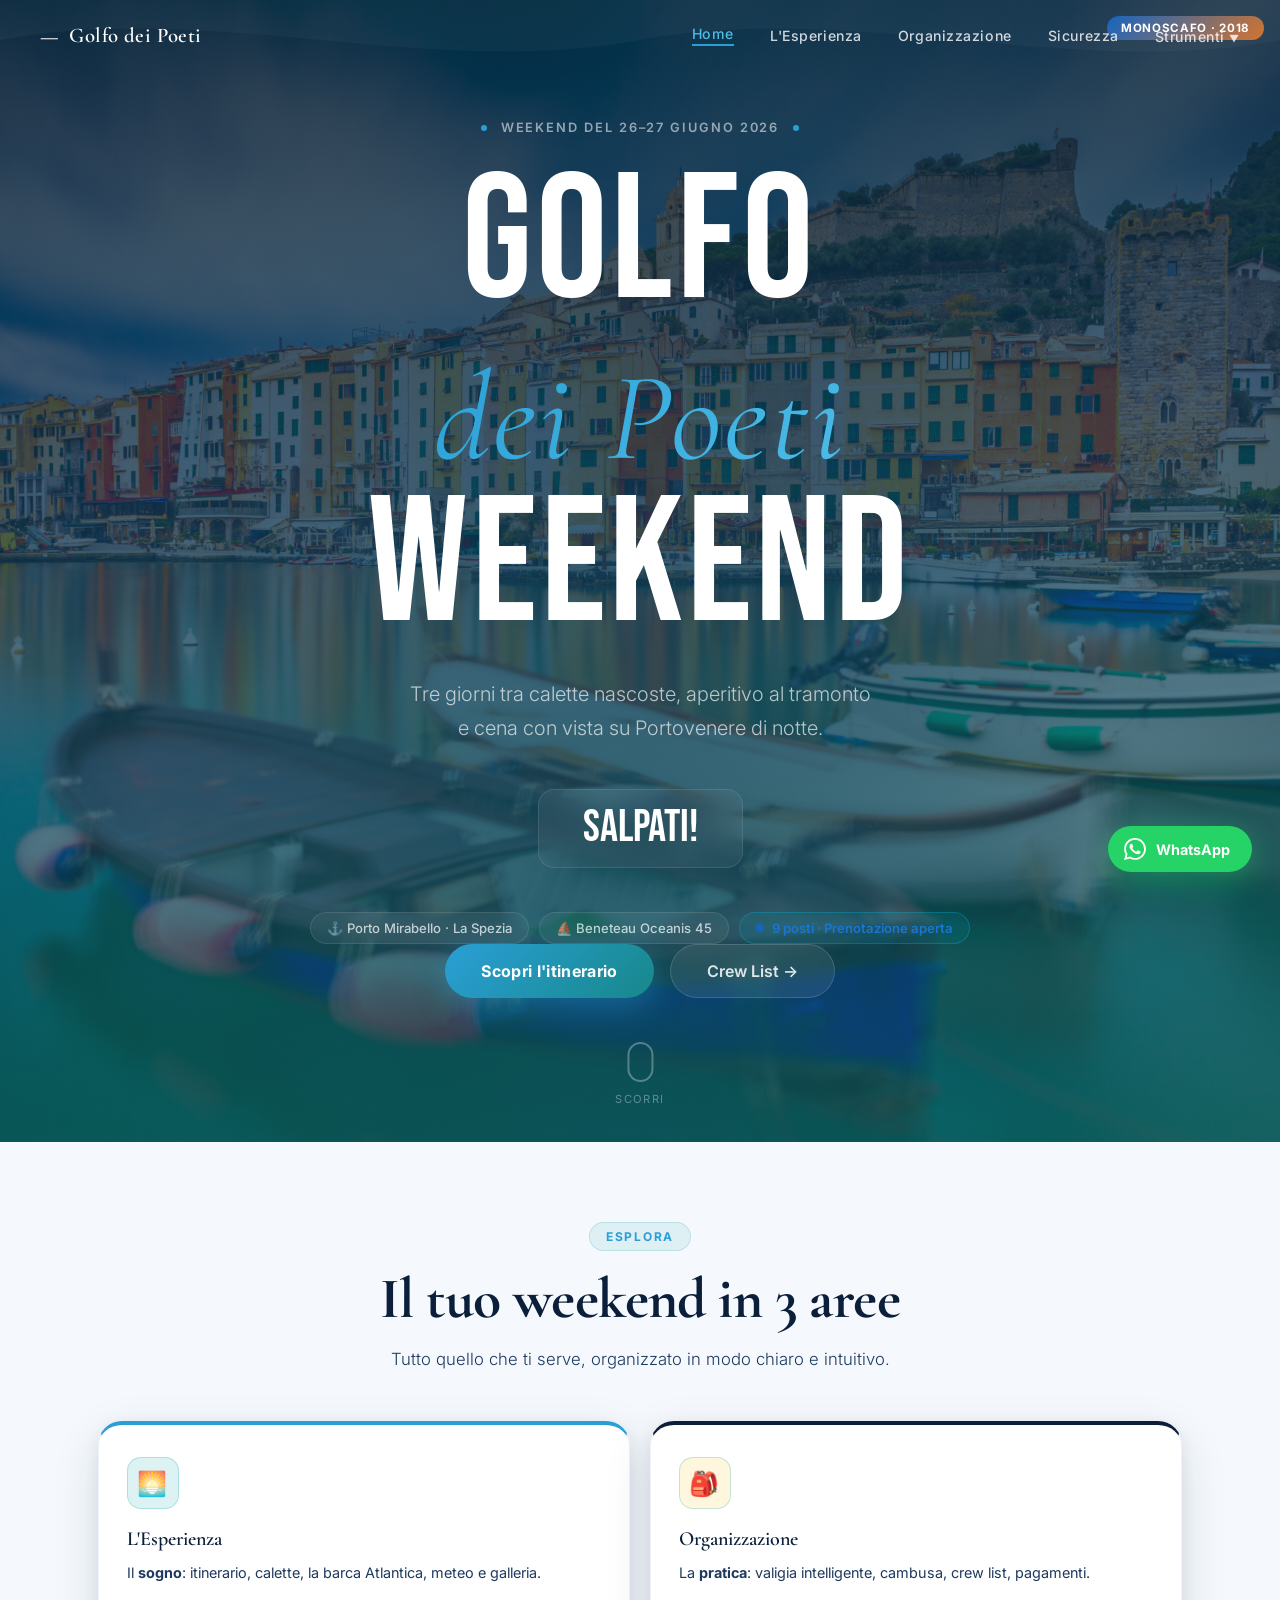
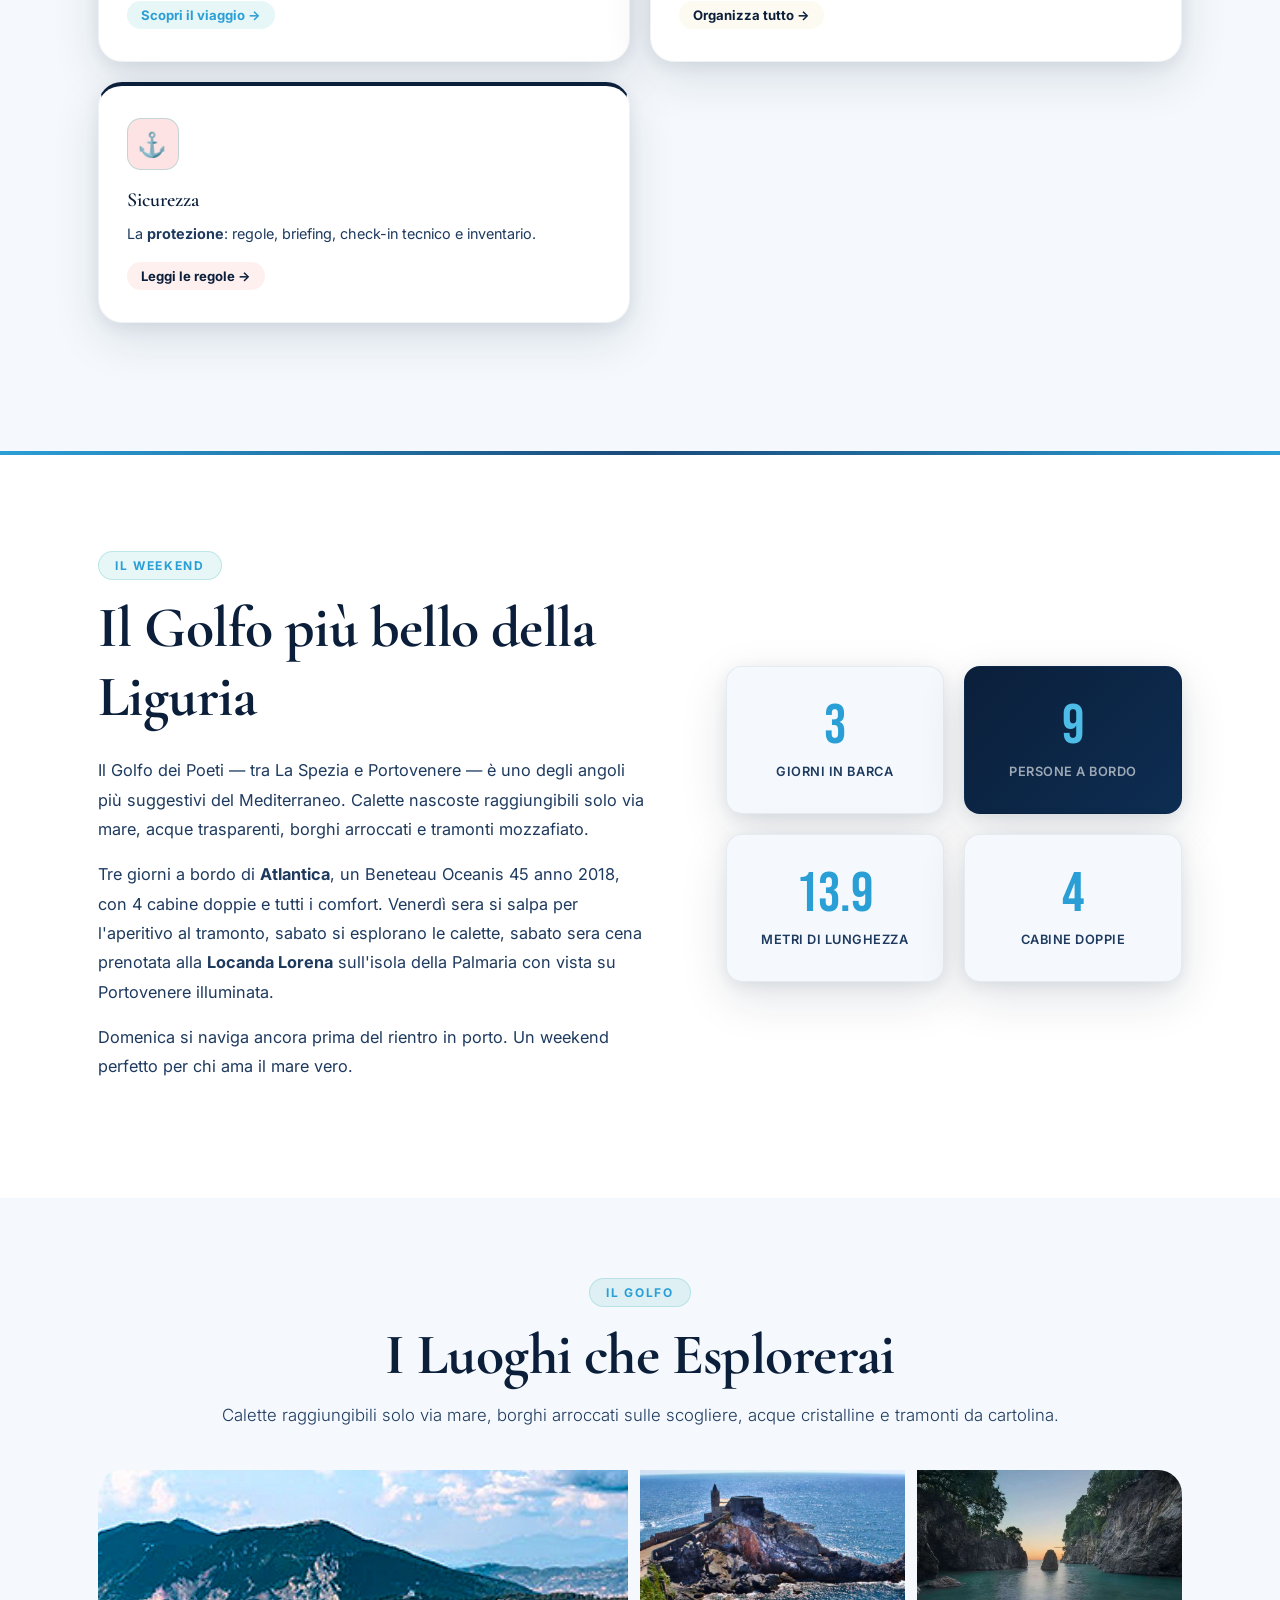
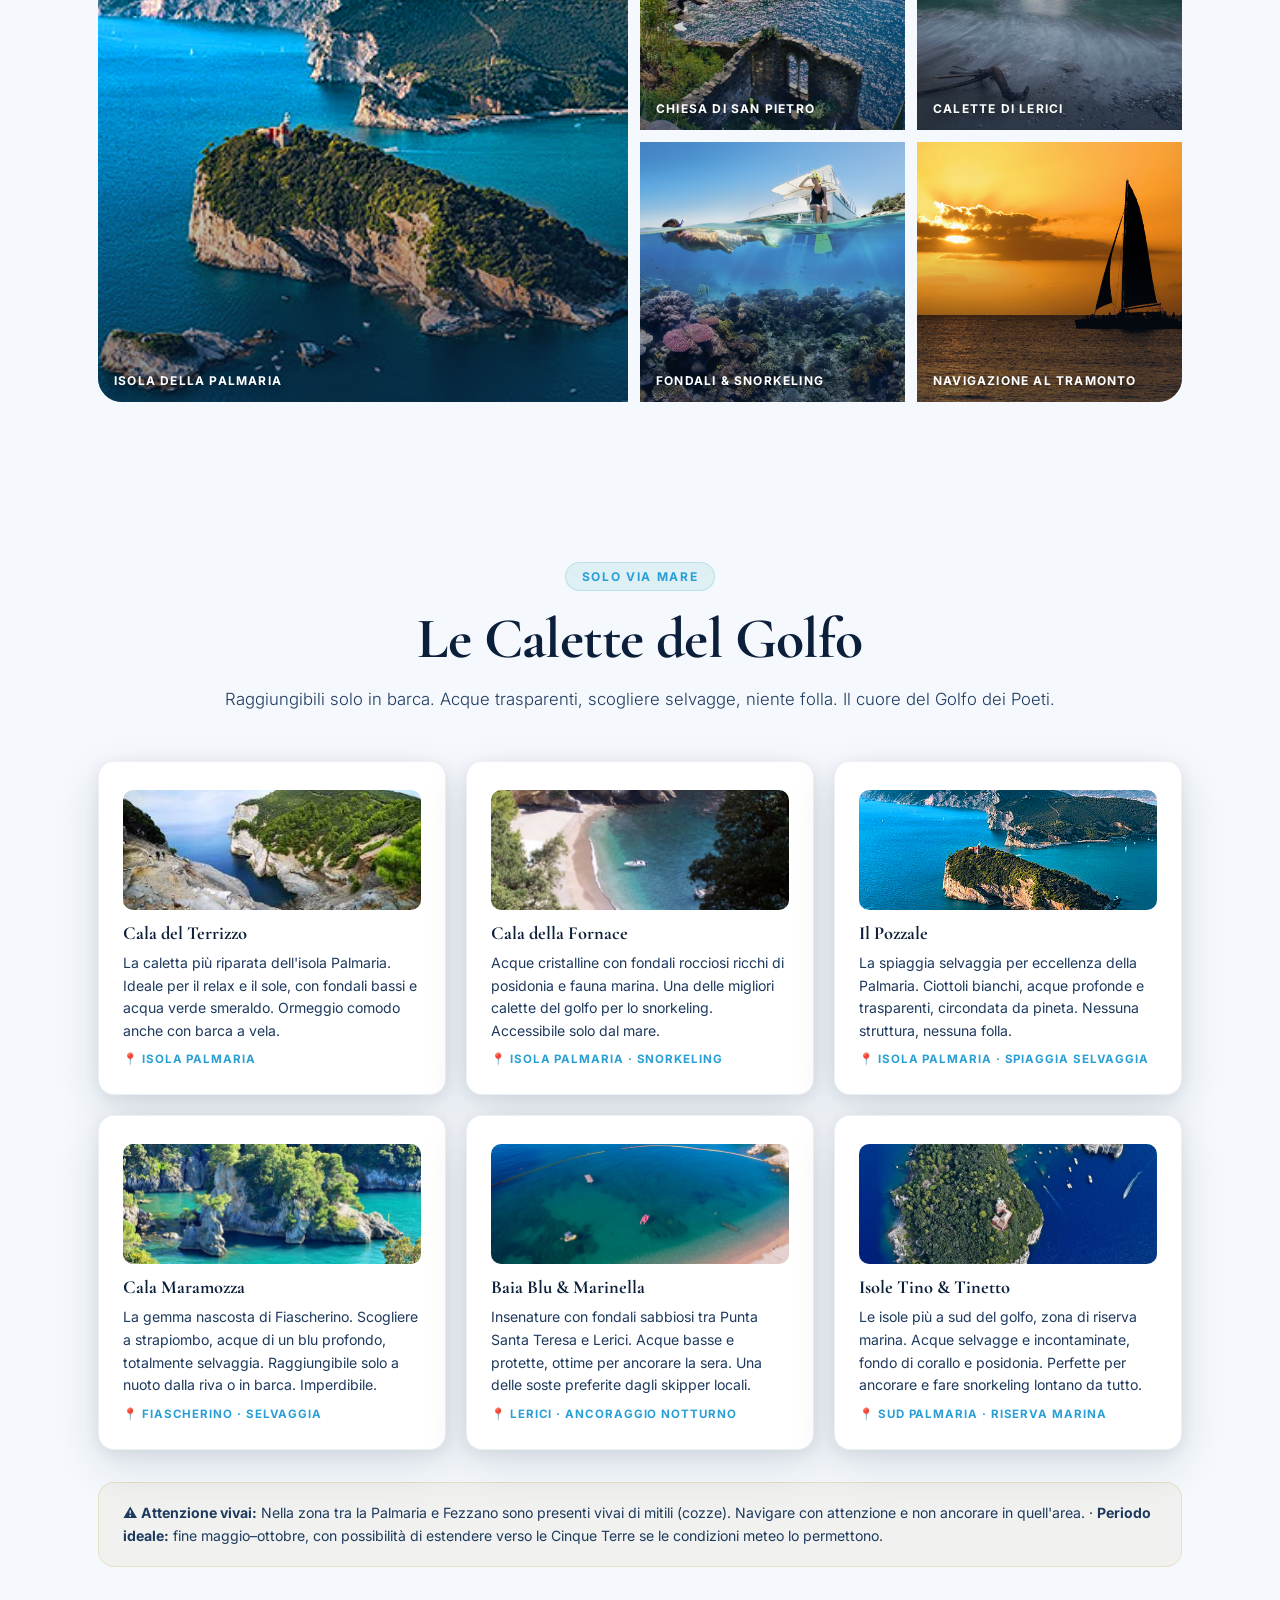
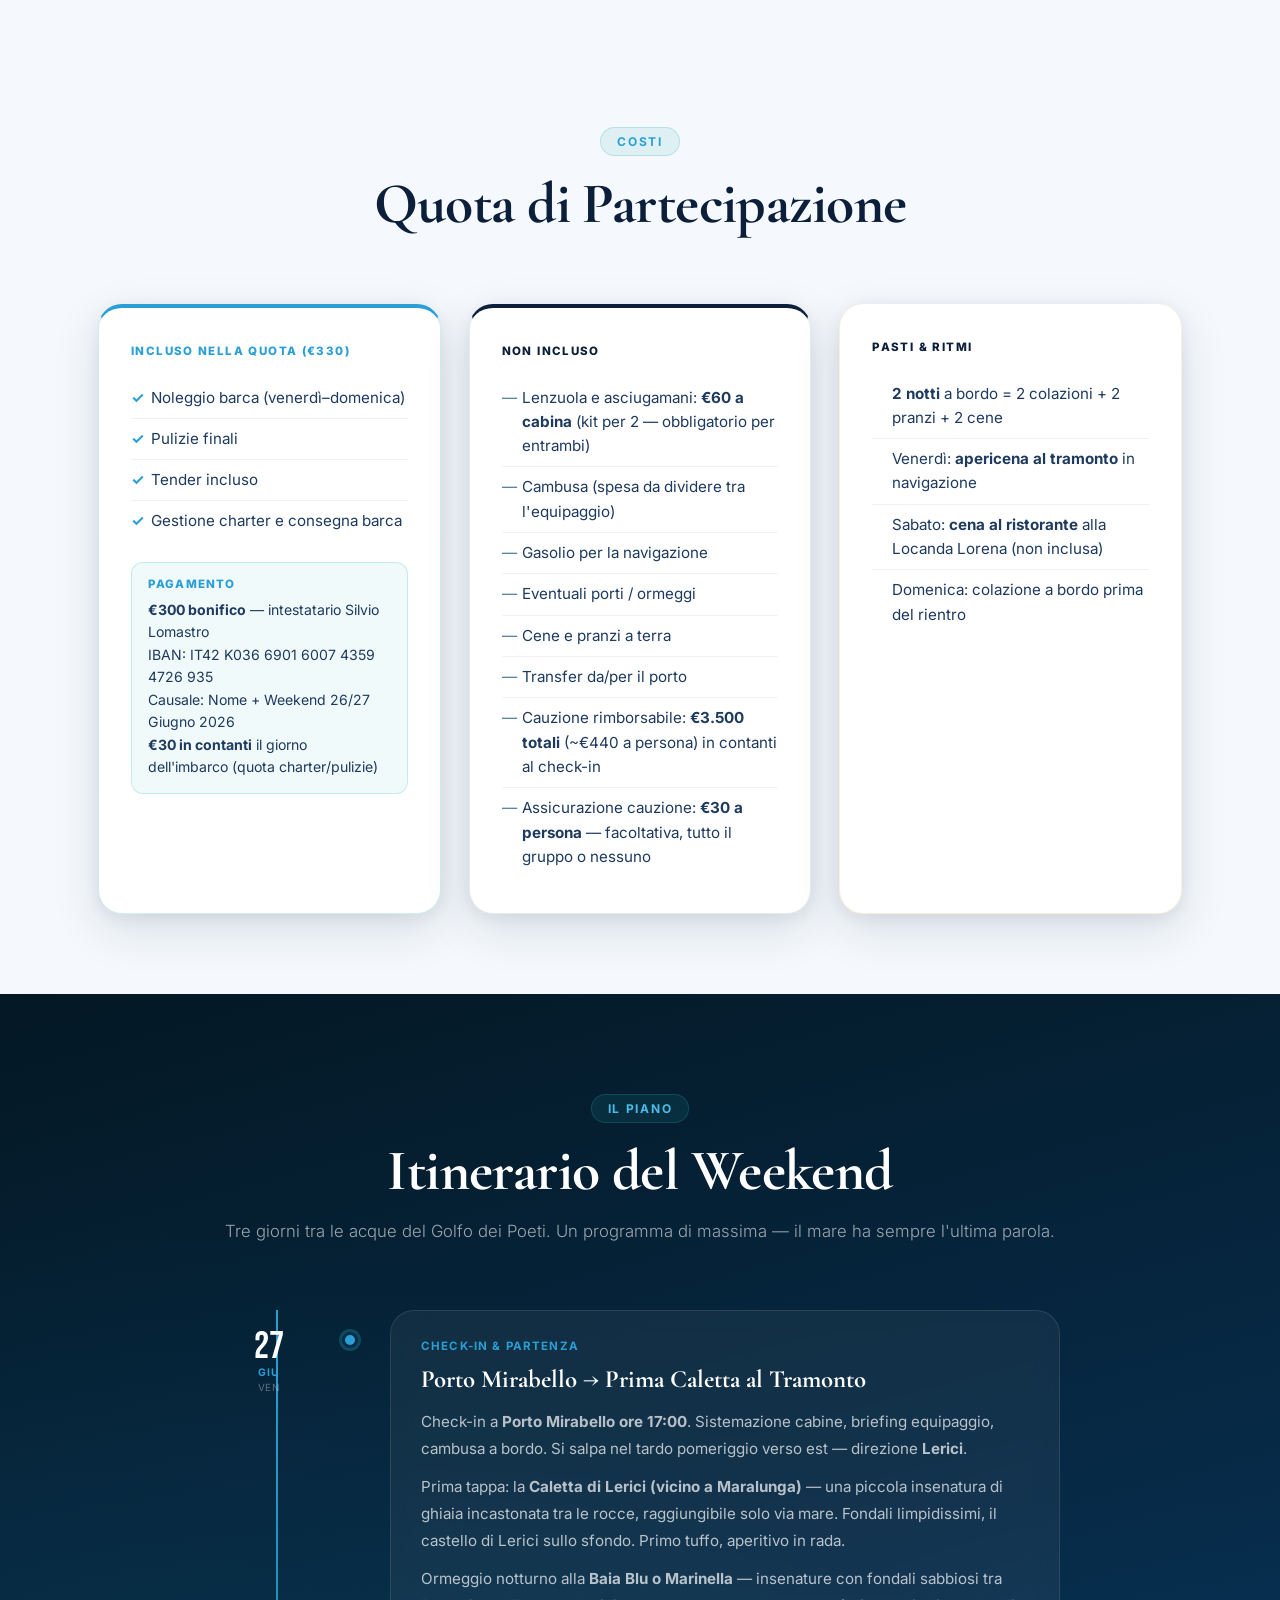
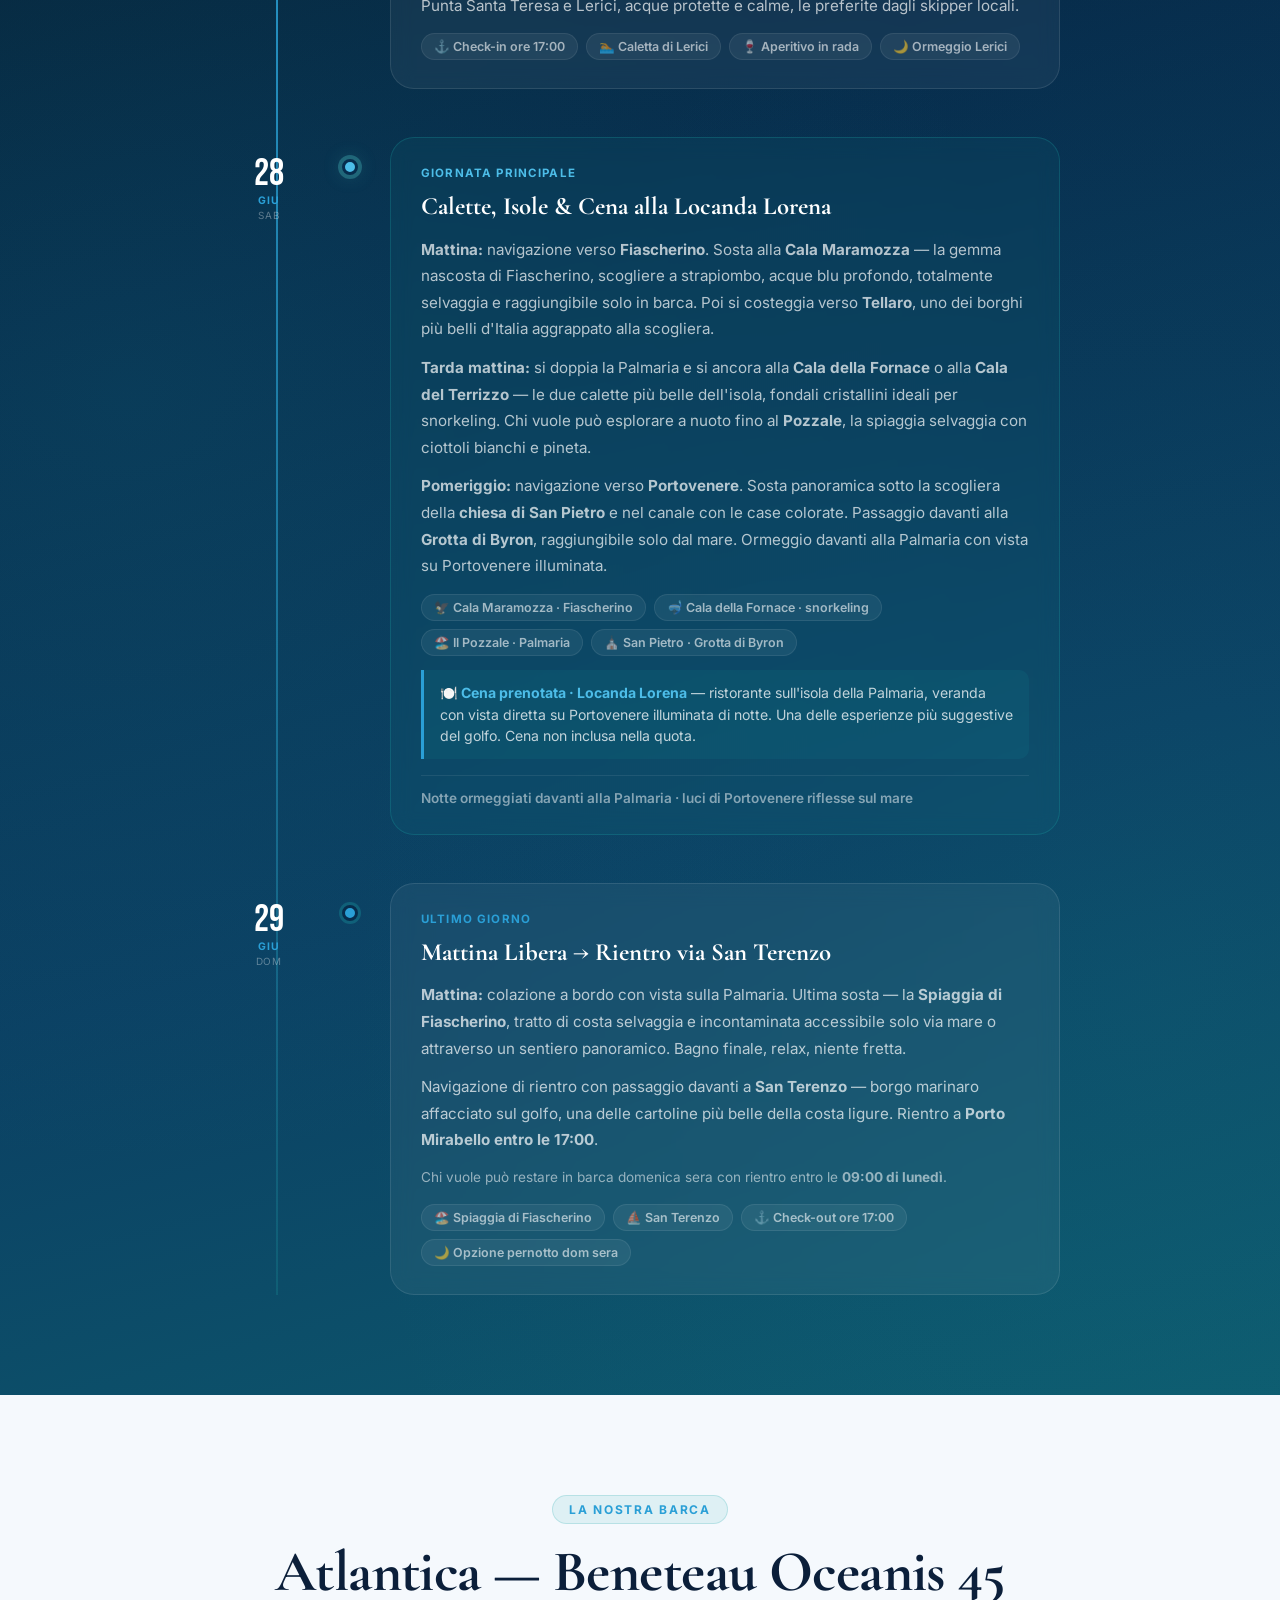
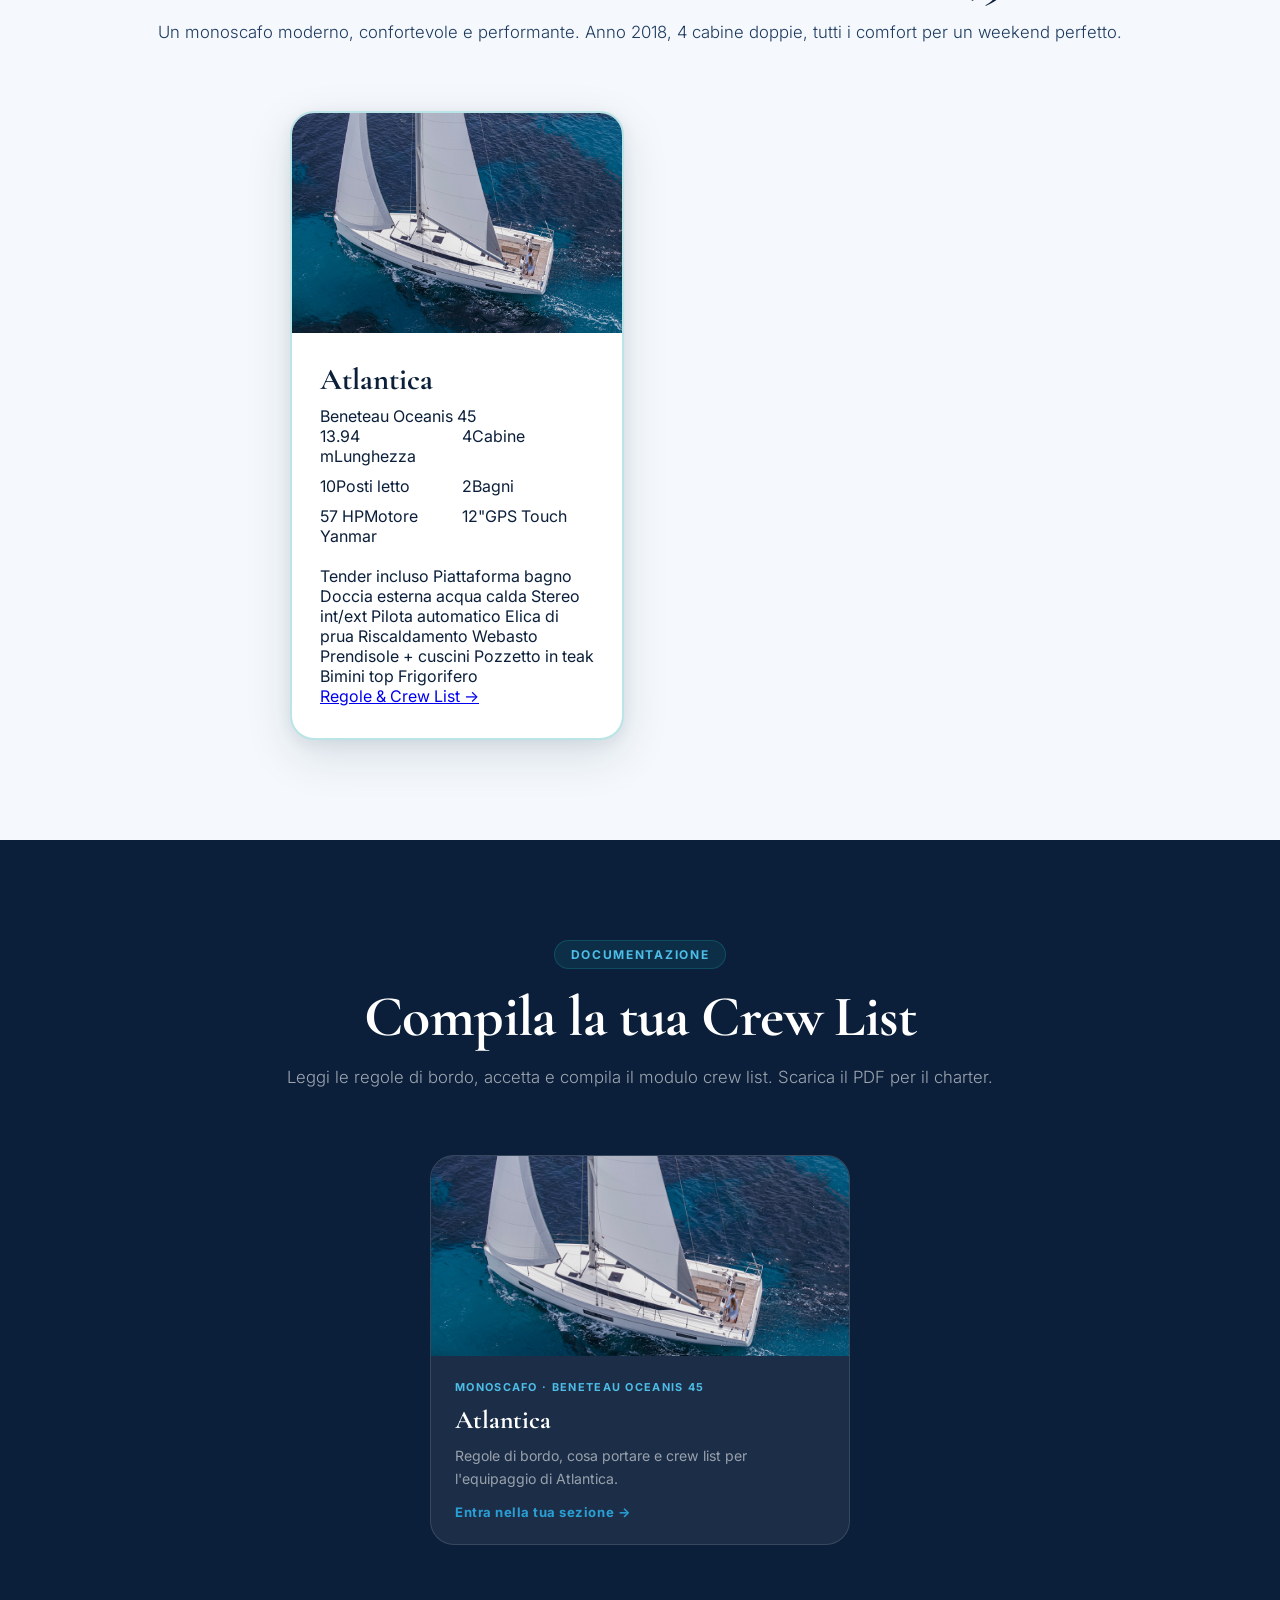
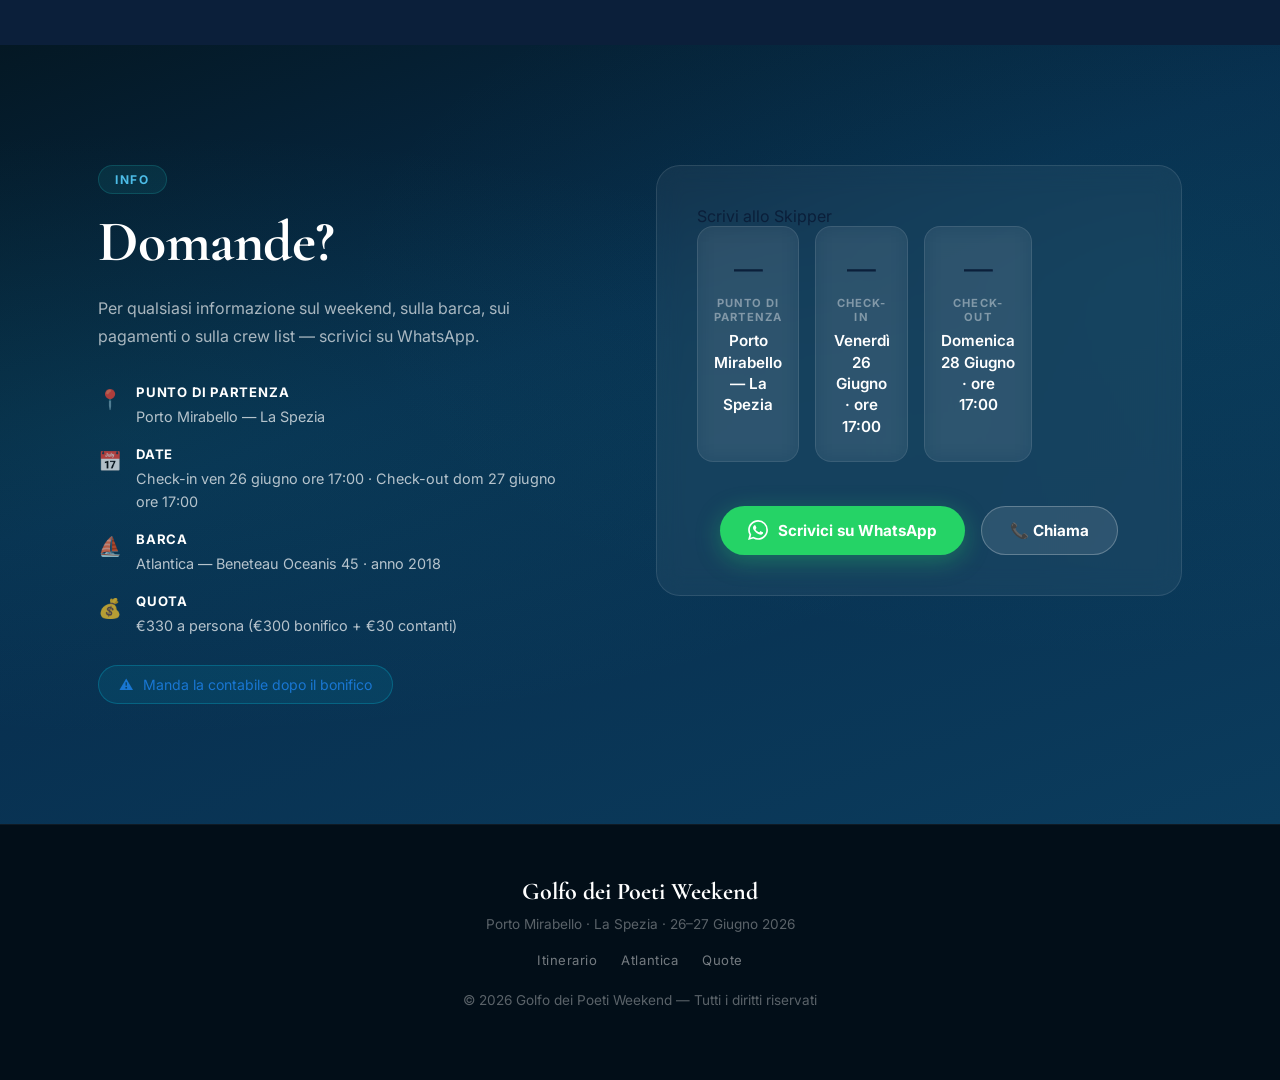
==== commit 796357b8: "Migliora card hub e allinea nav in tutte le pagine - Aggiunge stili .hub-card in styles.css (hover, " ====
--- a/index.html
+++ b/index.html
@@ -5,6 +5,17 @@
   <meta name="viewport" content="width=device-width, initial-scale=1.0" />
   <title>Golfo dei Poeti Weekend — 26–27 Giugno 2026</title>
   <meta name="description" content="Weekend in barca a vela nel Golfo dei Poeti. Calette nascoste, aperitivo al tramonto, cena alla Locanda Lorena sull'isola della Palmaria. Partenza da Porto Mirabello, La Spezia." />
+  <meta property="og:title" content="Golfo dei Poeti Weekend — 26–28 Giugno 2026" />
+  <meta property="og:description" content="Weekend in barca a vela nel Golfo dei Poeti. Calette nascoste, tramonti mozzafiato, cena alla Locanda Lorena. Tre giorni indimenticabili." />
+  <meta property="og:image" content="https://lommysly.github.io/golfo-dei-poeti-weeken/img/sailboat-anchor-sunset.jpg" />
+  <meta property="og:image:width" content="1200" />
+  <meta property="og:image:height" content="2136" />
+  <meta property="og:type" content="website" />
+  <meta property="og:url" content="https://lommysly.github.io/golfo-dei-poeti-weeken/" />
+  <meta name="twitter:card" content="summary_large_image" />
+  <meta name="twitter:title" content="Golfo dei Poeti Weekend — 26–28 Giugno 2026" />
+  <meta name="twitter:description" content="Weekend in barca a vela nel Golfo dei Poeti. Calette nascoste, tramonti mozzafiato, cena alla Locanda Lorena." />
+  <meta name="twitter:image" content="https://lommysly.github.io/golfo-dei-poeti-weeken/img/sailboat-anchor-sunset.jpg" />
   <link rel="stylesheet" href="styles.css" />
   <link rel="preconnect" href="https://fonts.googleapis.com" />
   <link rel="preconnect" href="https://fonts.gstatic.com" crossorigin />
@@ -146,23 +157,23 @@
         <p class="section-desc">Tutto quello che ti serve, organizzato in modo chiaro e intuitivo.</p>
       </div>
       <div class="regole-grid">
-        <a href="esperienza.html" class="regola-card reveal-up" style="text-decoration:none;display:block;color:inherit;">
+        <a href="esperienza.html" class="hub-card turq reveal-up">
           <div class="rc-icon" style="background:rgba(28,167,168,.15);color:var(--turq-light);">🌅</div>
           <h4>L'Esperienza</h4>
-          <p>Il <strong>sogno</strong>: itinerario, calette, la barca Atlantica, meteo e galleria. Scopri cosa ti aspetta nel Golfo dei Poeti.</p>
-          <span style="display:inline-block;margin-top:10px;padding:4px 10px;border-radius:20px;background:rgba(28,167,168,.12);border:1px solid rgba(28,167,168,.25);color:var(--turq-light);font-size:.72rem;font-weight:700;">Scopri il viaggio →</span>
+          <p>Il <strong>sogno</strong>: itinerario, calette, la barca Atlantica, meteo e galleria.</p>
+          <span class="hub-cta">Scopri il viaggio →</span>
         </a>
-        <a href="organizzazione.html" class="regola-card reveal-up d1" style="text-decoration:none;display:block;color:inherit;">
+        <a href="organizzazione.html" class="hub-card gold reveal-up d1">
           <div class="rc-icon" style="background:rgba(251,191,36,.15);color:#fbbf24;">🎒</div>
           <h4>Organizzazione</h4>
-          <p>La <strong>pratica</strong>: valigia intelligente, cambusa, crew list, pagamenti e contatti. Tutto quello che devi fare prima di salpare.</p>
-          <span style="display:inline-block;margin-top:10px;padding:4px 10px;border-radius:20px;background:rgba(251,191,36,.1);border:1px solid rgba(251,191,36,.2);color:#fbbf24;font-size:.72rem;font-weight:700;">Organizza tutto →</span>
+          <p>La <strong>pratica</strong>: valigia intelligente, cambusa, crew list, pagamenti.</p>
+          <span class="hub-cta">Organizza tutto →</span>
         </a>
-        <a href="sicurezza.html" class="regola-card reveal-up d2" style="text-decoration:none;display:block;color:inherit;">
+        <a href="sicurezza.html" class="hub-card coral reveal-up d2">
           <div class="rc-icon" style="background:rgba(239,68,68,.15);color:#f87171;">⚓</div>
           <h4>Sicurezza</h4>
-          <p>La <strong>protezione</strong>: regole di bordo, briefing pre-crociera, check-in tecnico e inventario. La sicurezza è responsabilità di tutti.</p>
-          <span style="display:inline-block;margin-top:10px;padding:4px 10px;border-radius:20px;background:rgba(239,68,68,.1);border:1px solid rgba(239,68,68,.2);color:#f87171;font-size:.72rem;font-weight:700;">Leggi le regole →</span>
+          <p>La <strong>protezione</strong>: regole, briefing, check-in tecnico e inventario.</p>
+          <span class="hub-cta">Leggi le regole →</span>
         </a>
       </div>
     </div>
--- a/styles.css
+++ b/styles.css
@@ -1425,6 +1425,60 @@
   }
 }
 
+/* ──────────────────── HUB CARDS ──────────────────── */
+.hub-card {
+  display: block;
+  text-decoration: none;
+  color: inherit;
+  background: #fff;
+  border-radius: var(--r-lg);
+  padding: 32px 28px;
+  box-shadow: var(--sh-card);
+  border: 1px solid rgba(11,60,93,.06);
+  border-top: 4px solid transparent;
+  transition: transform .25s var(--ease), box-shadow .25s, border-color .25s;
+  cursor: pointer;
+  position: relative;
+}
+.hub-card:hover {
+  transform: translateY(-6px);
+  box-shadow: 0 20px 48px rgba(11,60,93,.12);
+}
+.hub-card .rc-icon {
+  width: 52px; height: 52px; border-radius: 14px;
+  display: flex; align-items: center; justify-content: center;
+  font-size: 1.5rem; margin-bottom: 18px;
+}
+.hub-card h4 {
+  font-family: 'Cormorant Garamond', serif;
+  font-size: 1.25rem; font-weight: 600; margin-bottom: 10px;
+}
+.hub-card p {
+  font-size: .9rem; color: var(--text-mid); line-height: 1.65;
+  margin-bottom: 16px;
+}
+.hub-card .hub-cta {
+  display: inline-flex; align-items: center; gap: 6px;
+  font-size: .82rem; font-weight: 700;
+  padding: 6px 14px; border-radius: 20px;
+  transition: transform .2s;
+}
+.hub-card:hover .hub-cta {
+  transform: translateX(4px);
+}
+.hub-card.turq { border-top-color: var(--turq); }
+.hub-card.turq:hover { border-color: rgba(28,167,168,.3); }
+.hub-card.turq .hub-cta { background: rgba(28,167,168,.1); color: var(--turq); }
+.hub-card.gold { border-top-color: var(--gold); }
+.hub-card.gold:hover { border-color: rgba(232,200,122,.3); }
+.hub-card.gold .hub-cta { background: rgba(232,200,122,.1); color: var(--gold); }
+.hub-card.coral { border-top-color: var(--coral); }
+.hub-card.coral:hover { border-color: rgba(248,113,113,.3); }
+.hub-card.coral .hub-cta { background: rgba(248,113,113,.1); color: var(--coral); }
+.hub-card.ocean { border-top-color: var(--ocean); }
+.hub-card.ocean:hover { border-color: rgba(11,60,93,.2); }
+.hub-card.ocean .hub-cta { background: rgba(11,60,93,.06); color: var(--ocean); }
+
 /* ──────────────────── DROPDOWN NAV ──────────────────── */
 .dropdown { position: relative; }
 .dropdown-toggle { cursor: pointer; }
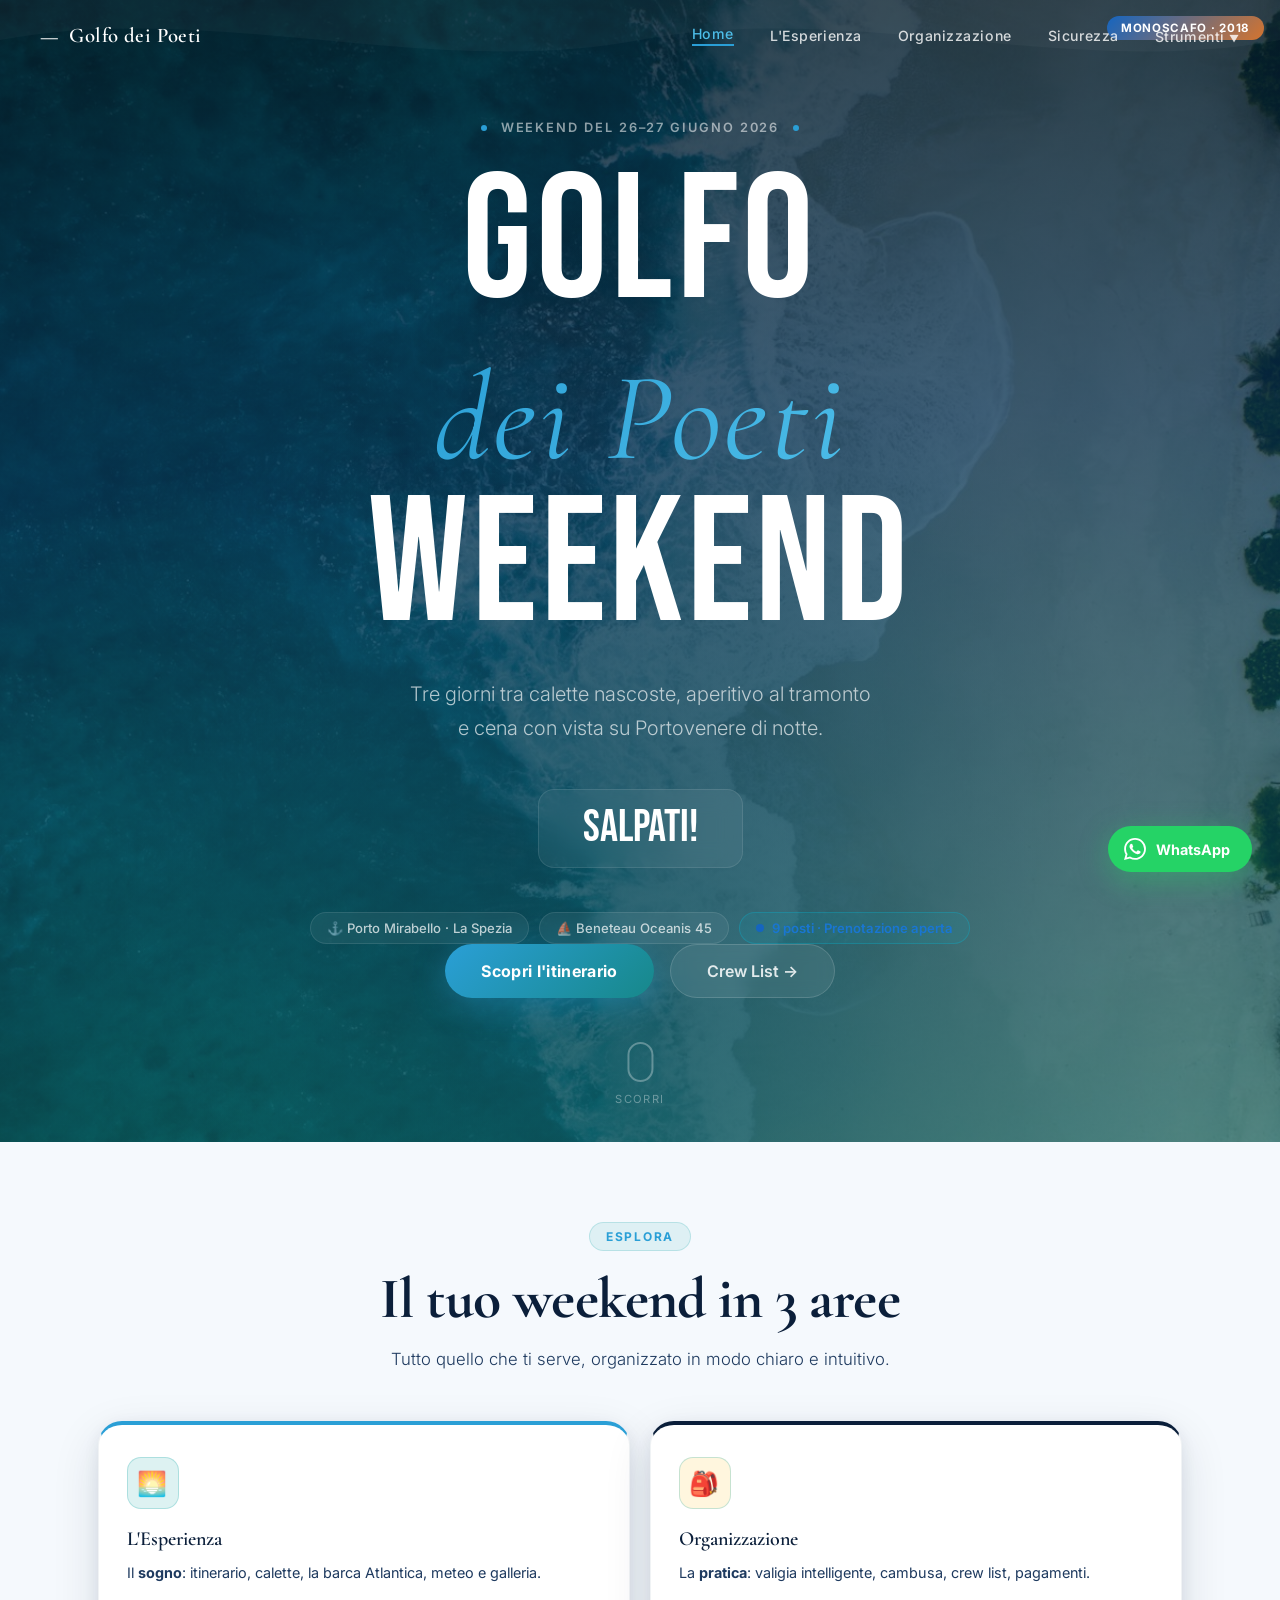
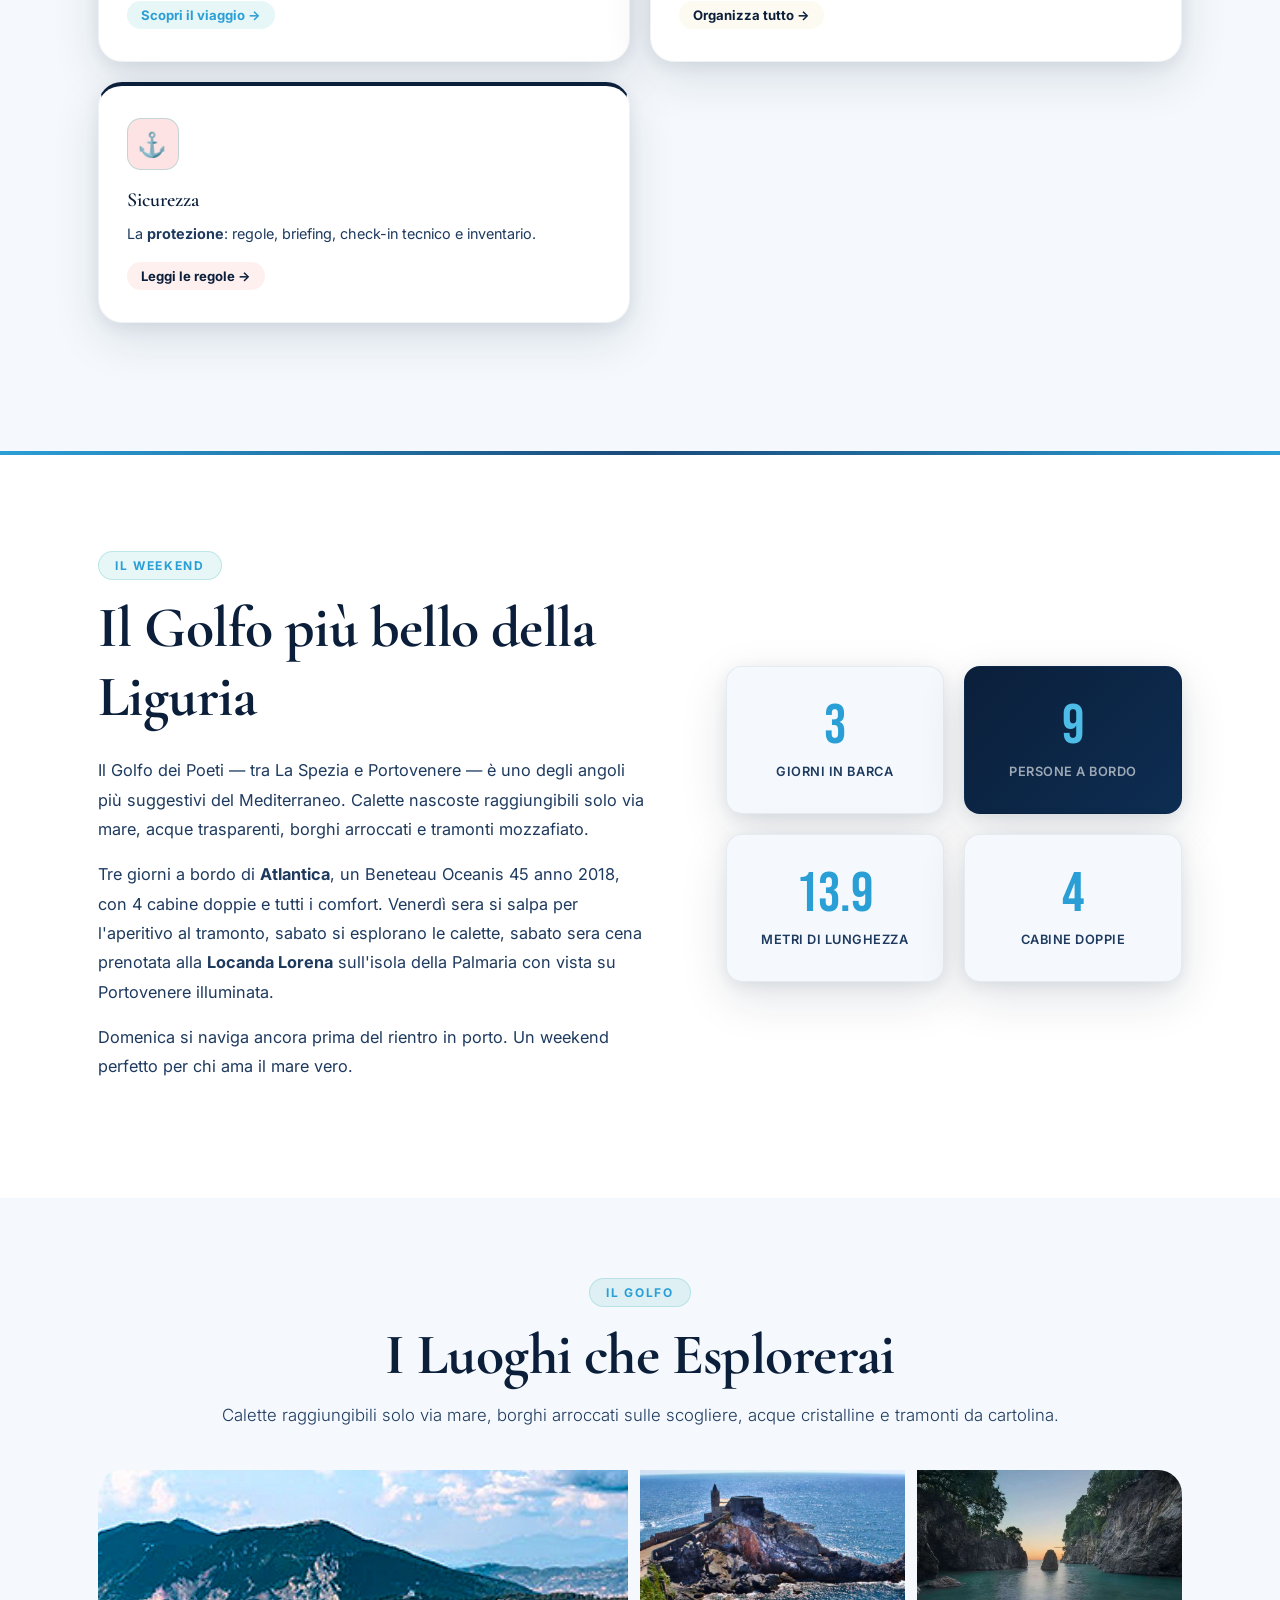
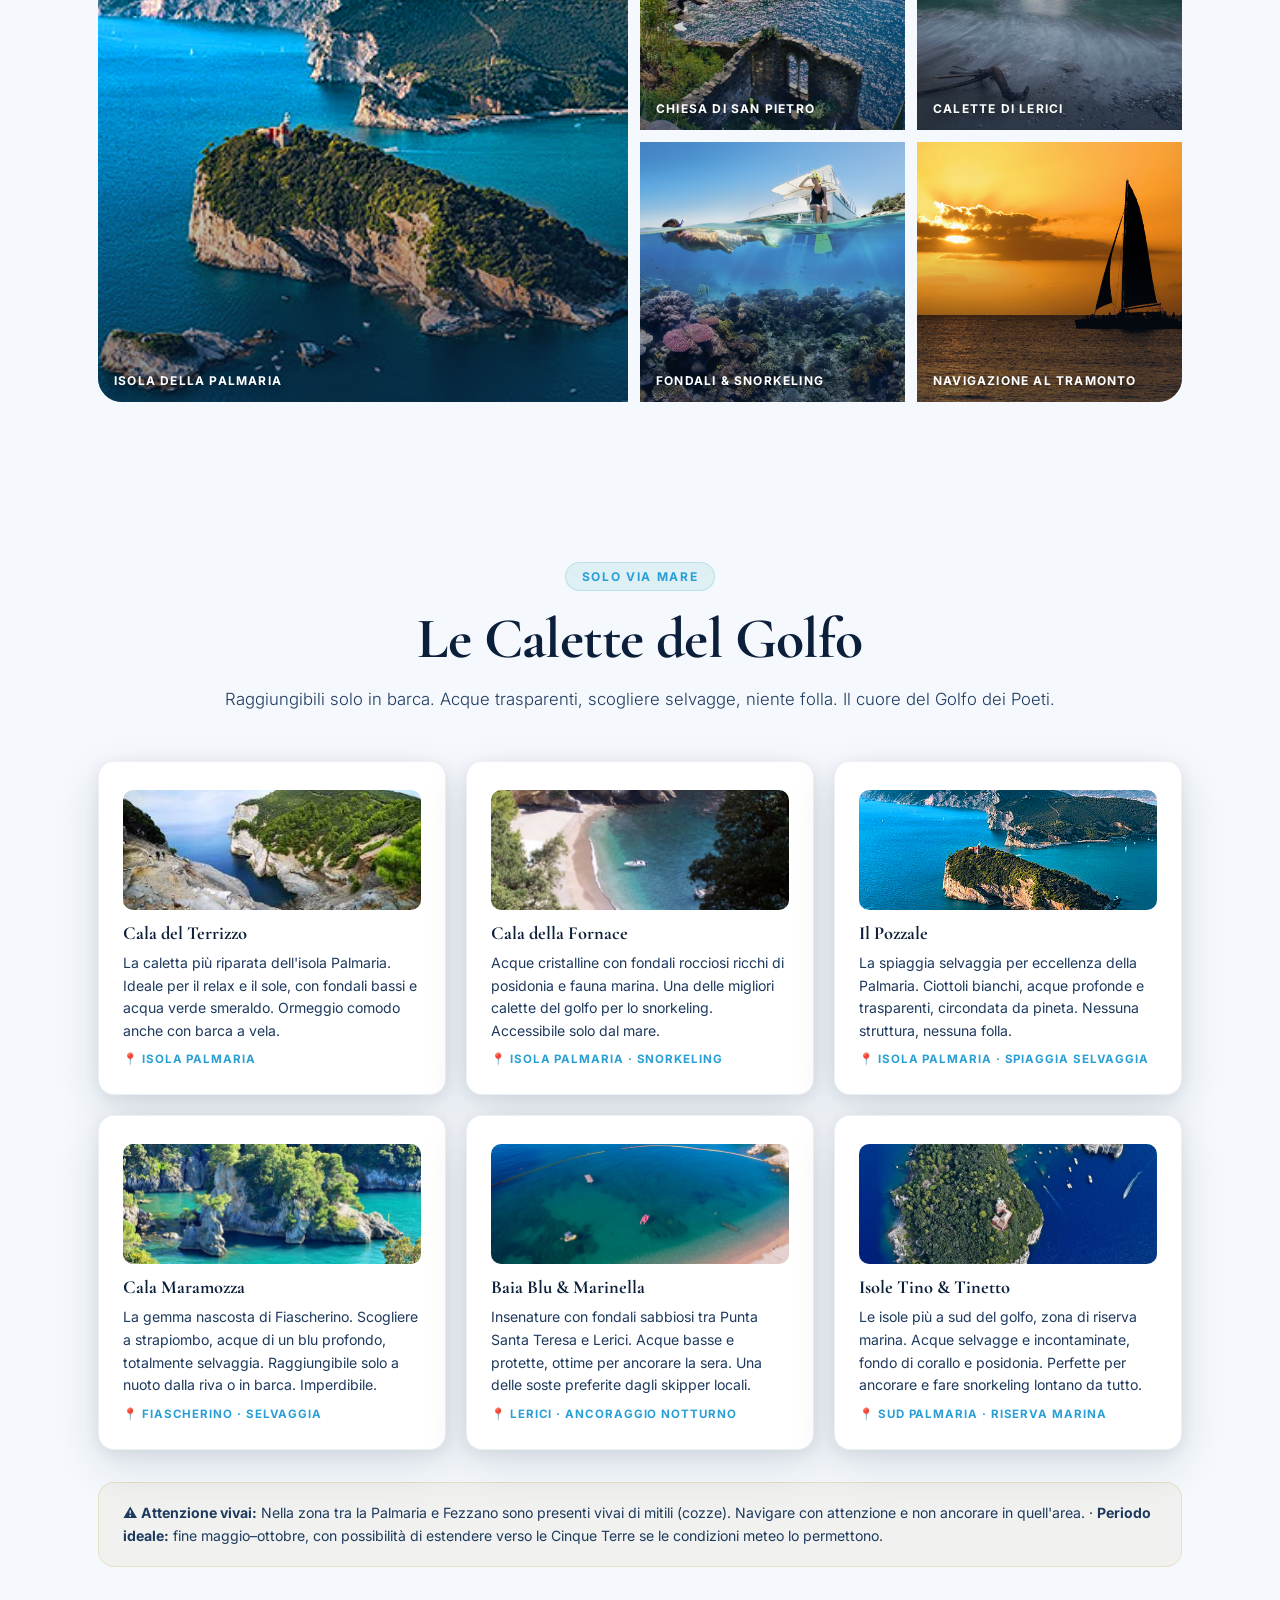
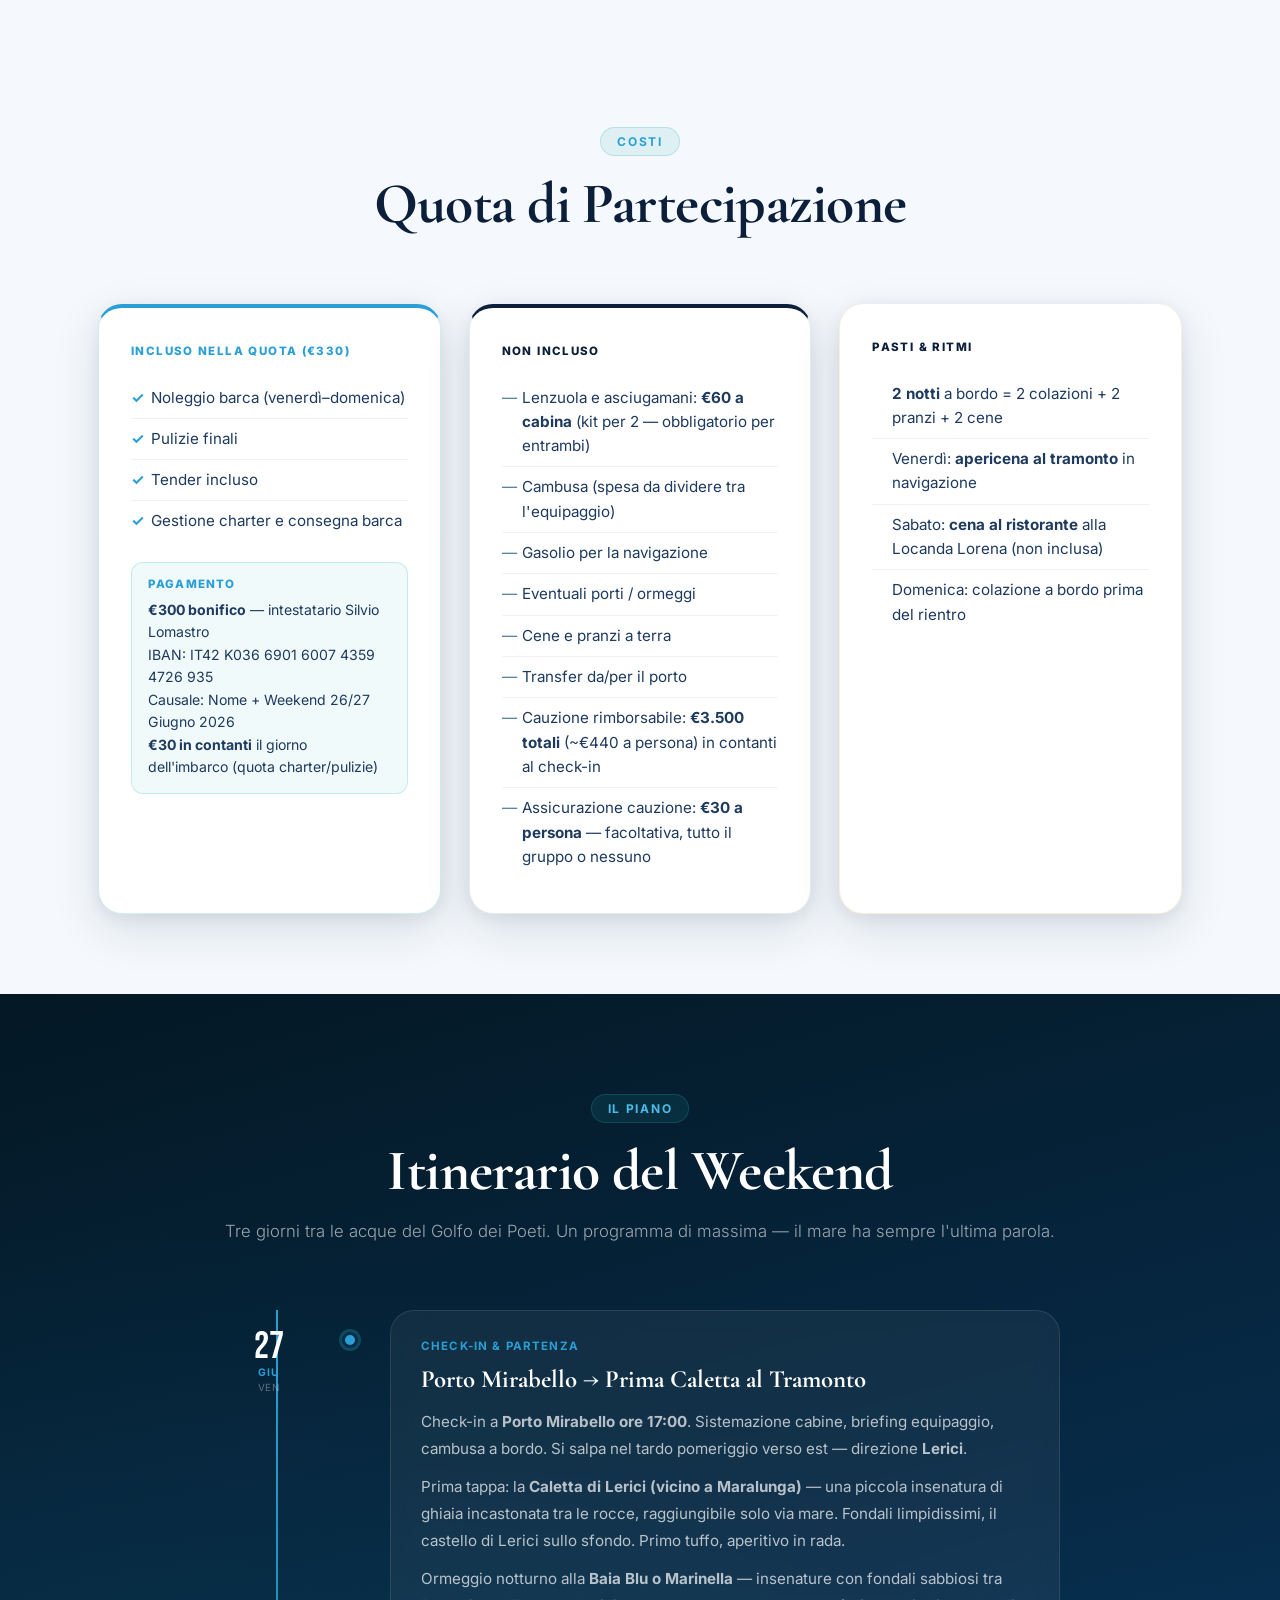
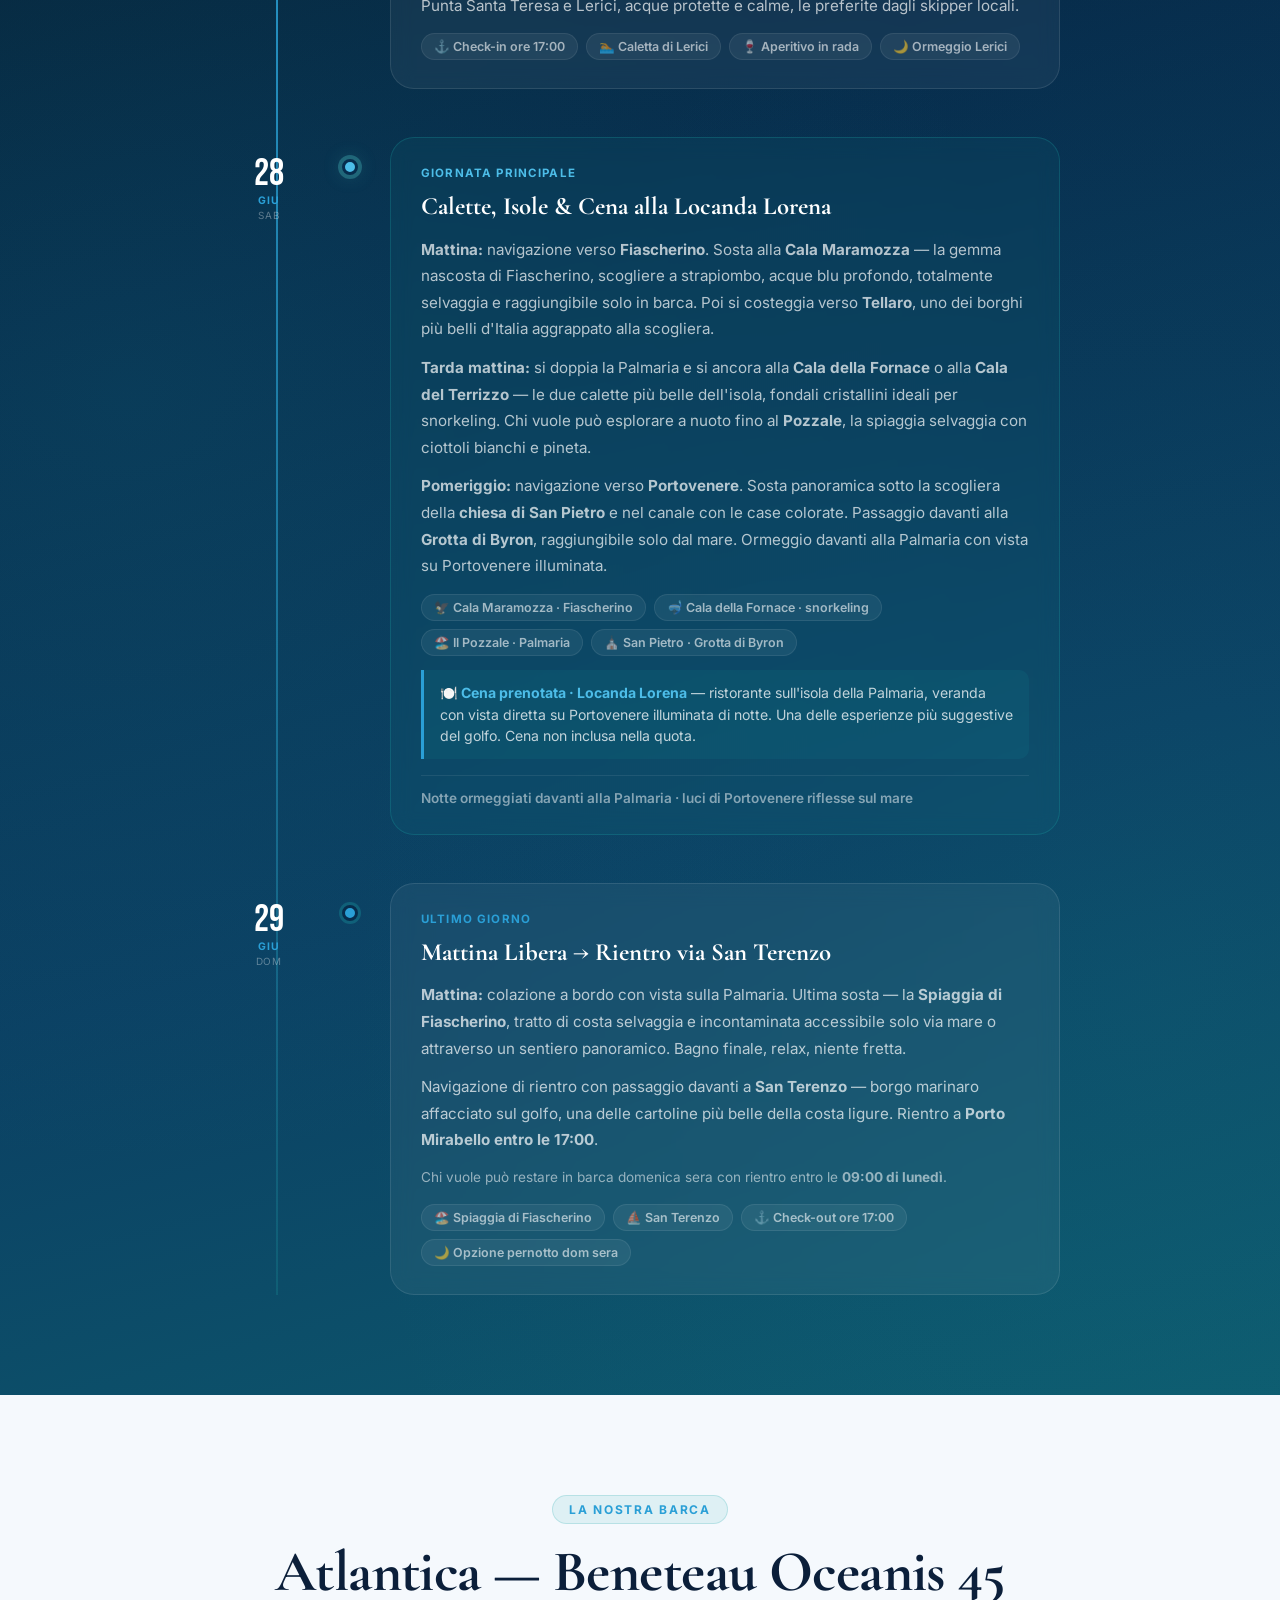
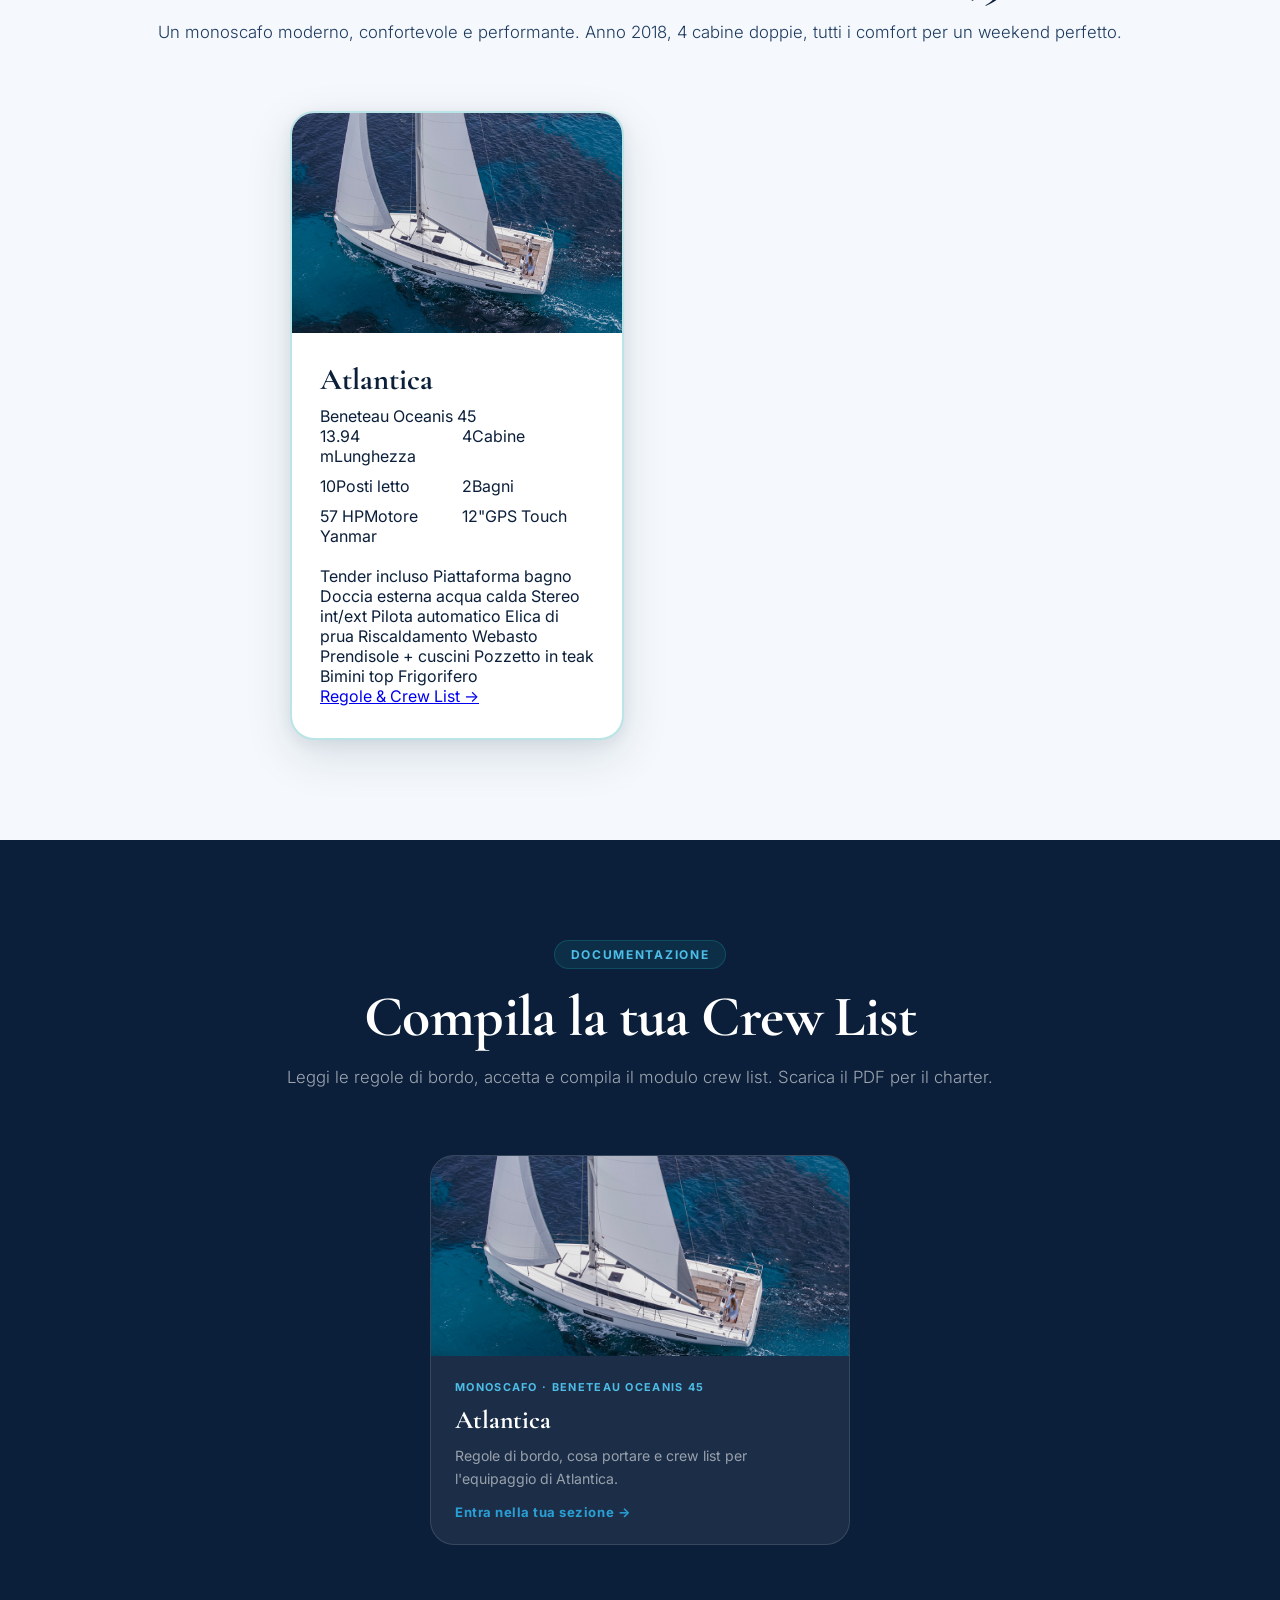
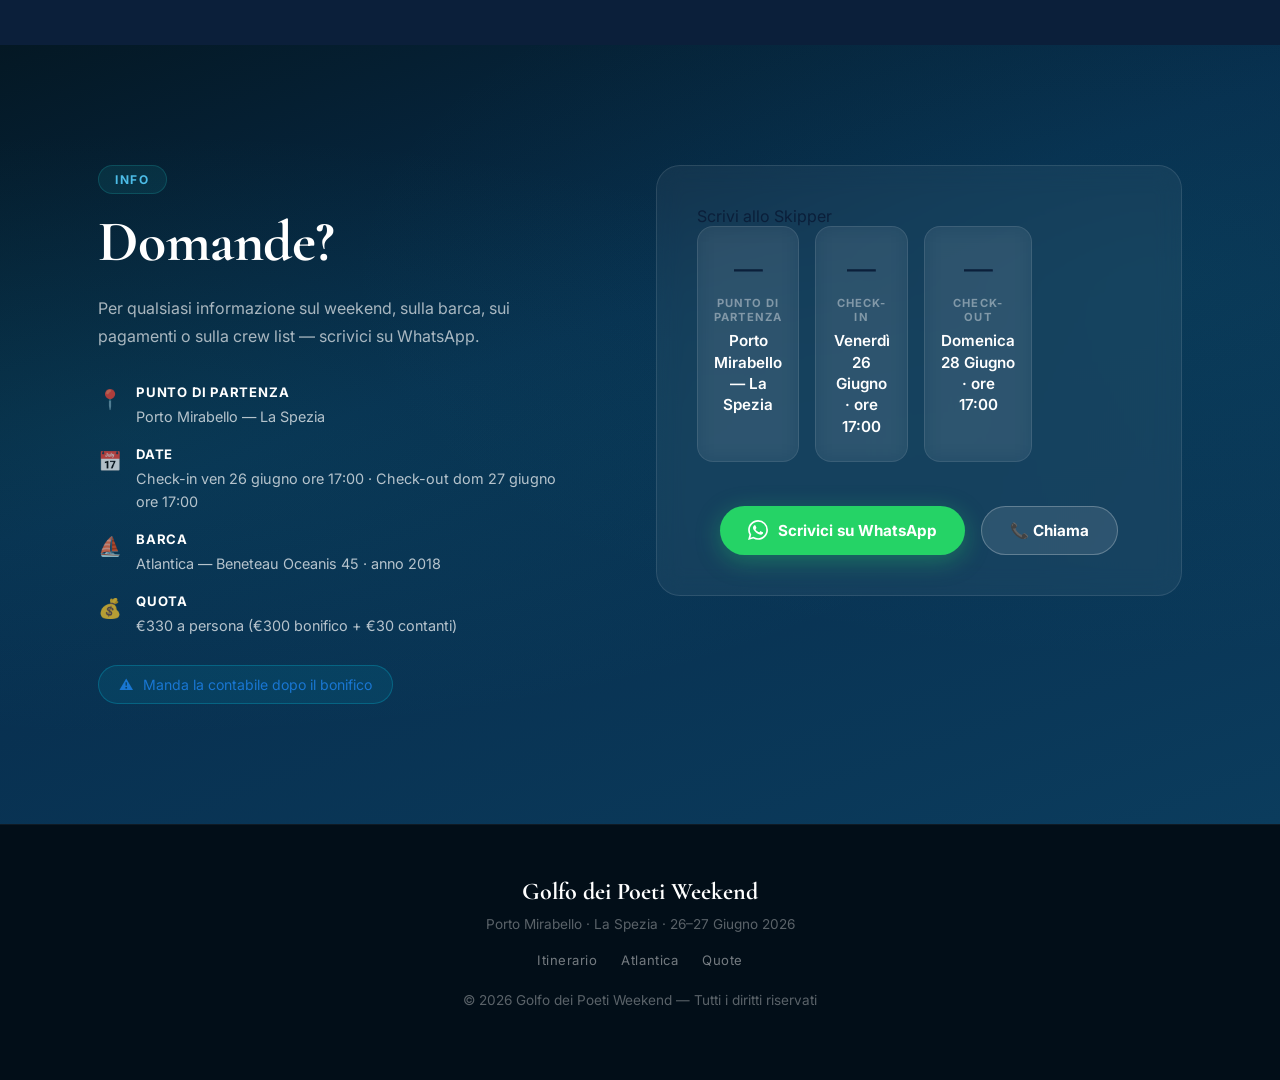
==== commit b245b0e7: "Aggiorna hero con video barca a vela - Copia video vela.mp4 in img/hero-video.mp4 - Sostituisce hero" ====
--- a/index.html
+++ b/index.html
@@ -78,7 +78,9 @@
   <!-- HERO -->
   <section class="hero" id="hero">
     <div class="hero-bg">
-      <div class="hero-img" style="background-image:url('img/porto-venere-la-spezia-italy-historic-town-skyli-2023-12-19-04-49-14-utc-scaled.jpg'); background-position: center 60%;"></div>
+      <video class="hero-video" autoplay muted loop playsinline poster="img/sailboat-anchor-sunset.jpg">
+        <source src="img/hero-video.mp4" type="video/mp4">
+      </video>
       <div class="hero-gradient"></div>
       <div class="hero-particles" id="heroParticles"></div>
     </div>
--- a/styles.css
+++ b/styles.css
@@ -165,6 +165,12 @@
   position: absolute; inset: 0;
   background: #041824;
 }
+.hero-video {
+  position: absolute; inset: 0;
+  width: 100%; height: 100%;
+  object-fit: cover;
+  object-position: center 40%;
+}
 .hero-img {
   position: absolute; inset: 0;
   background-size: cover; background-position: center 40%;
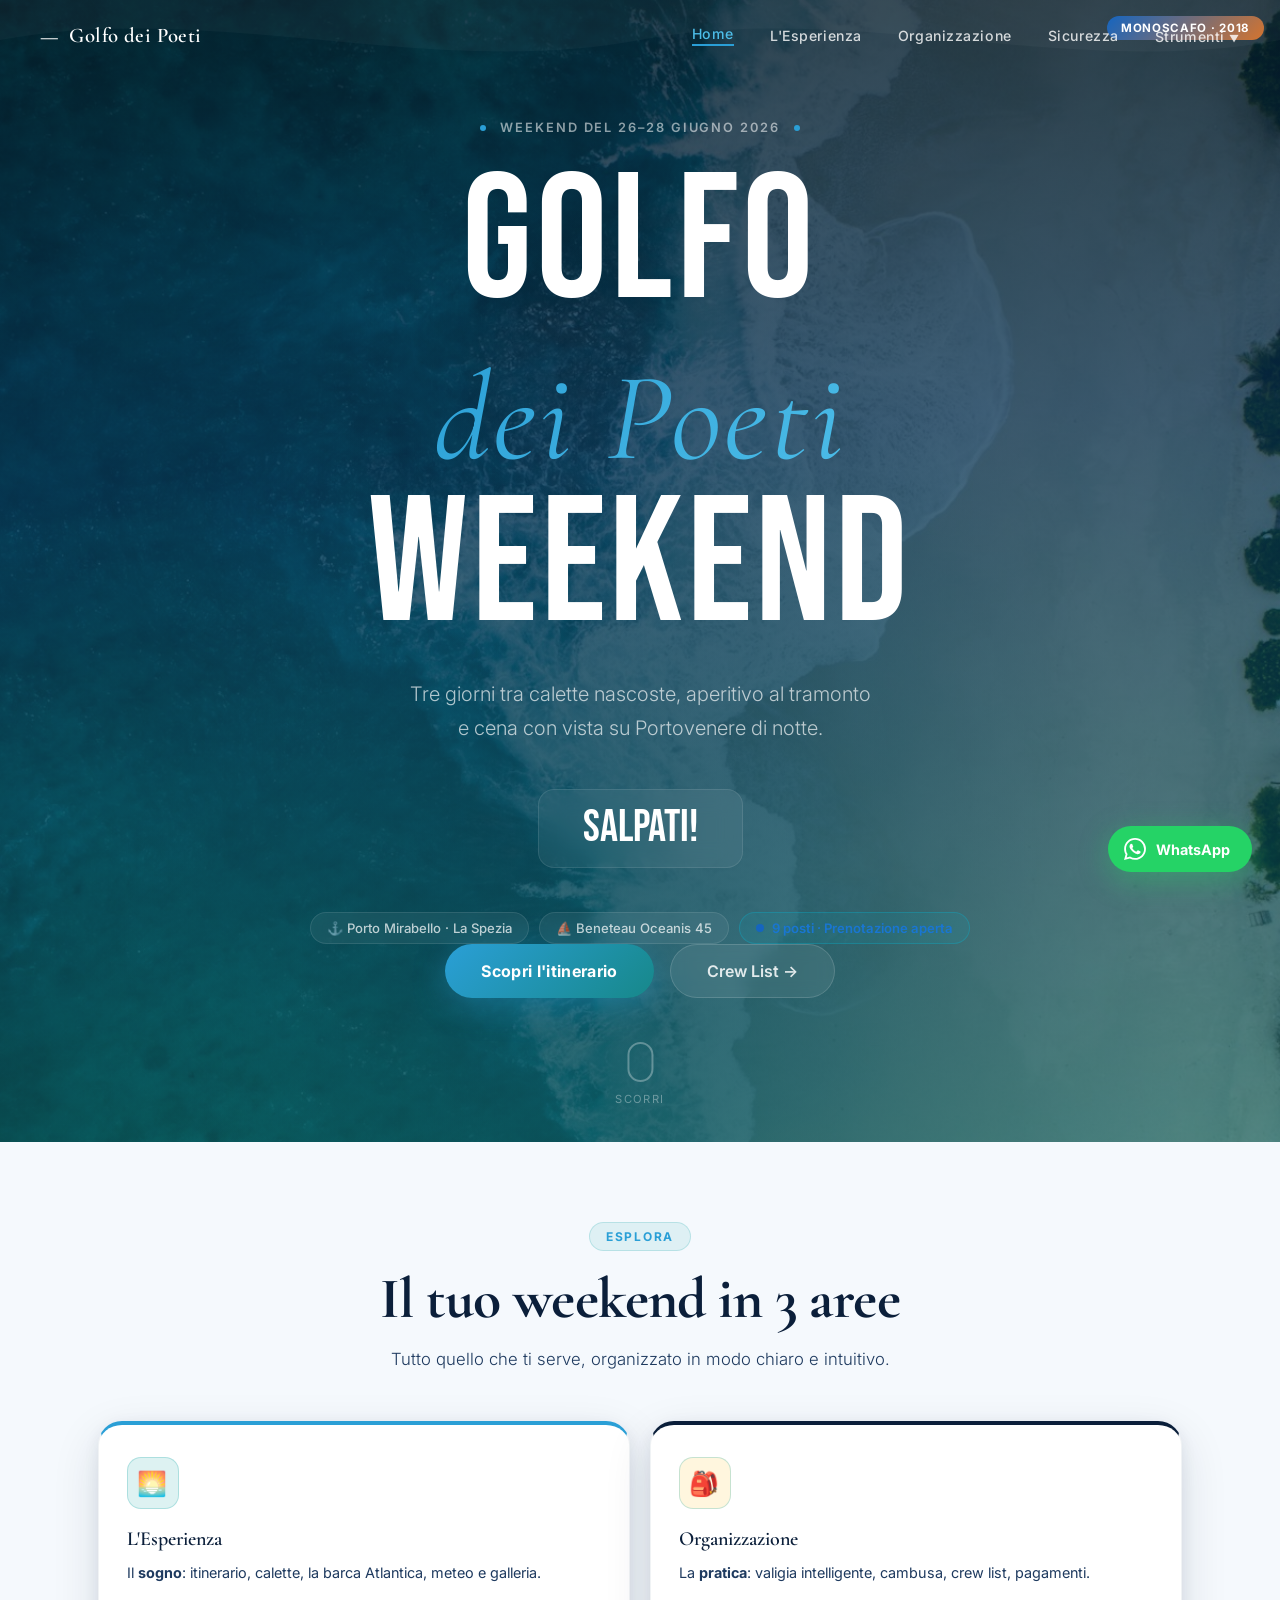
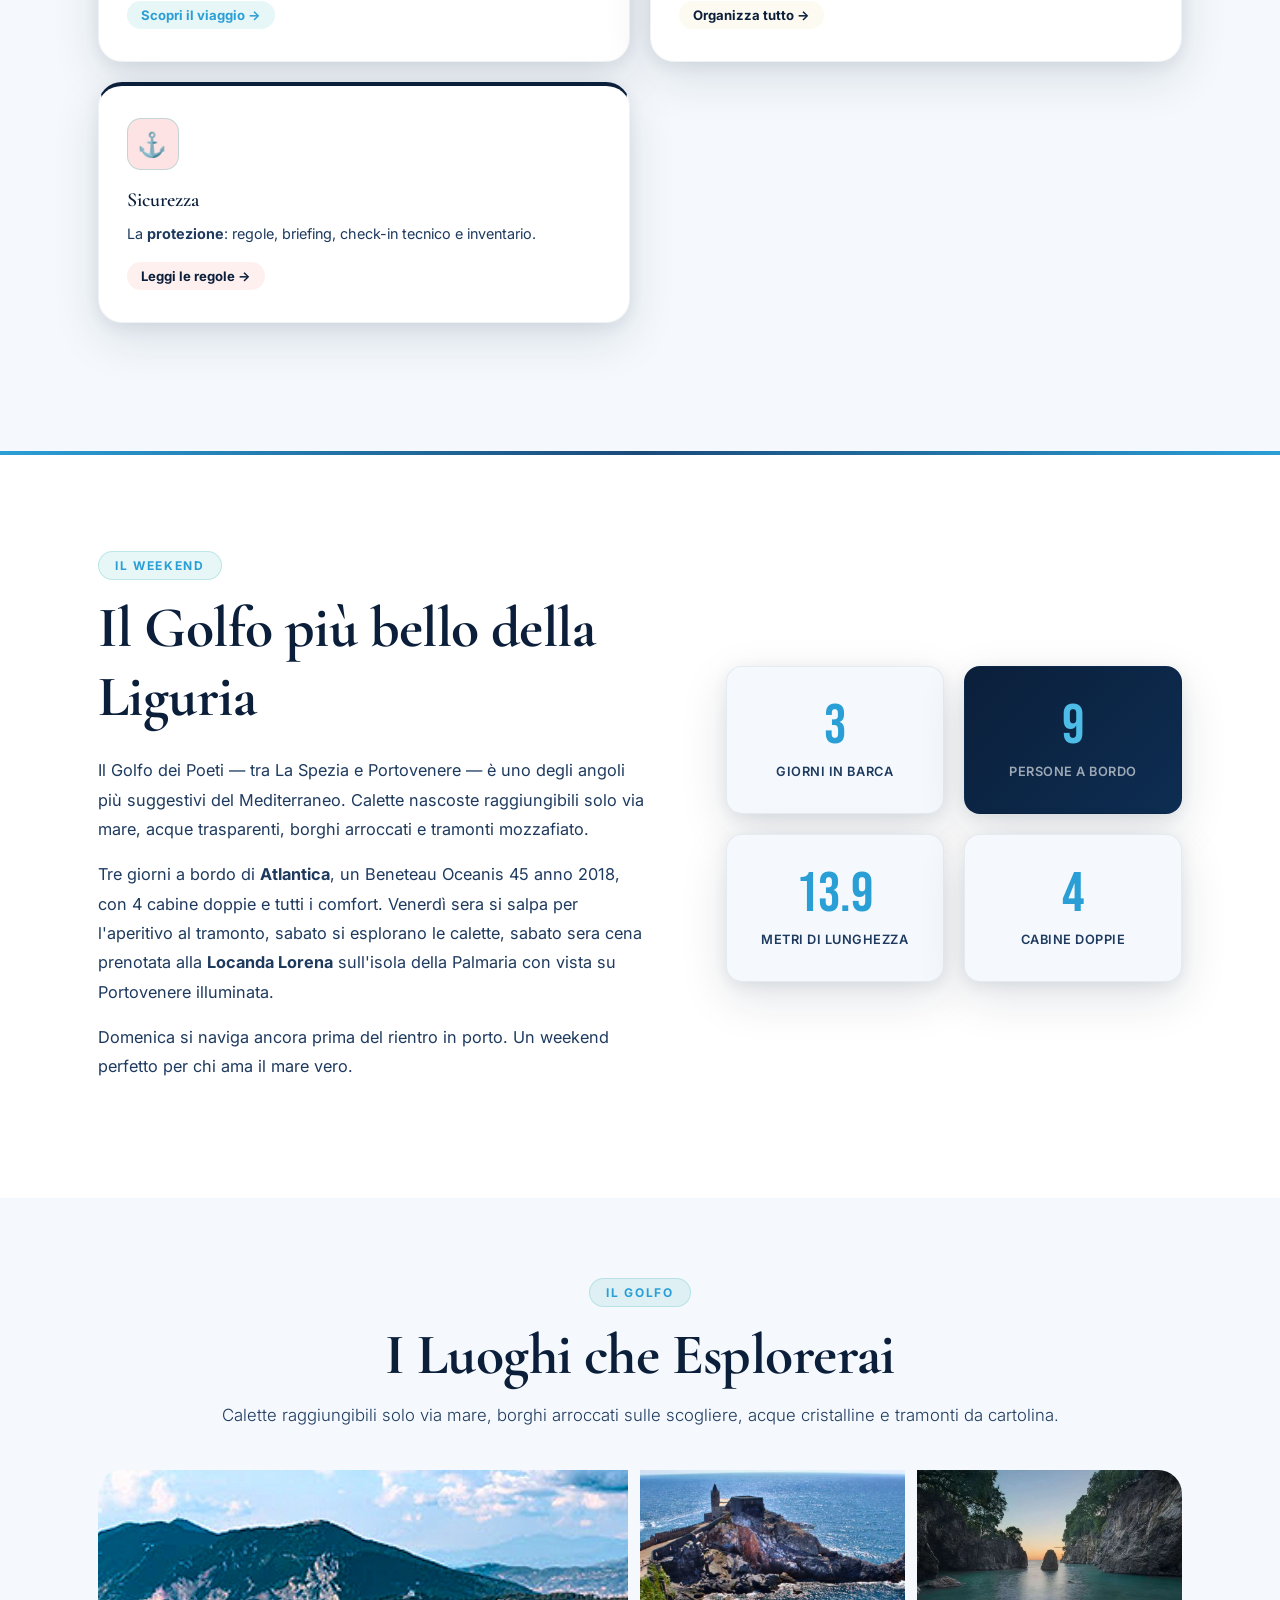
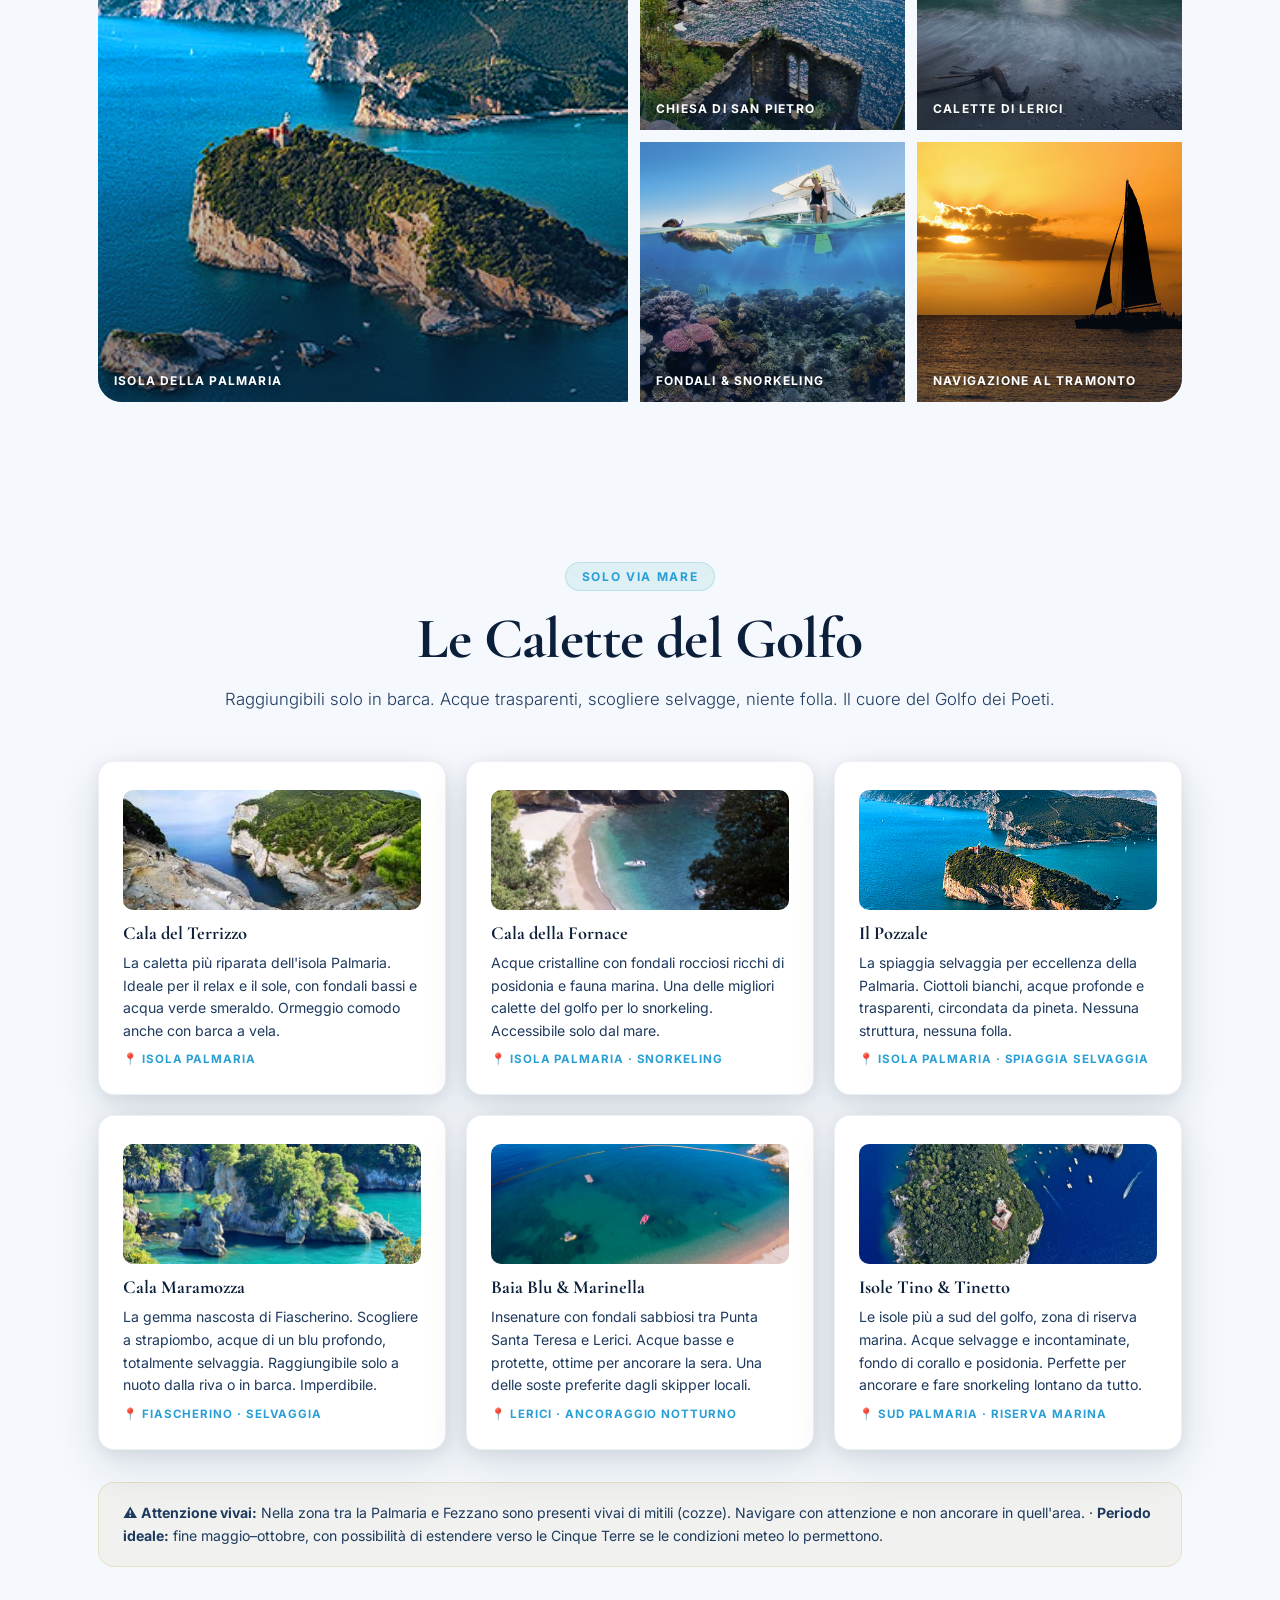
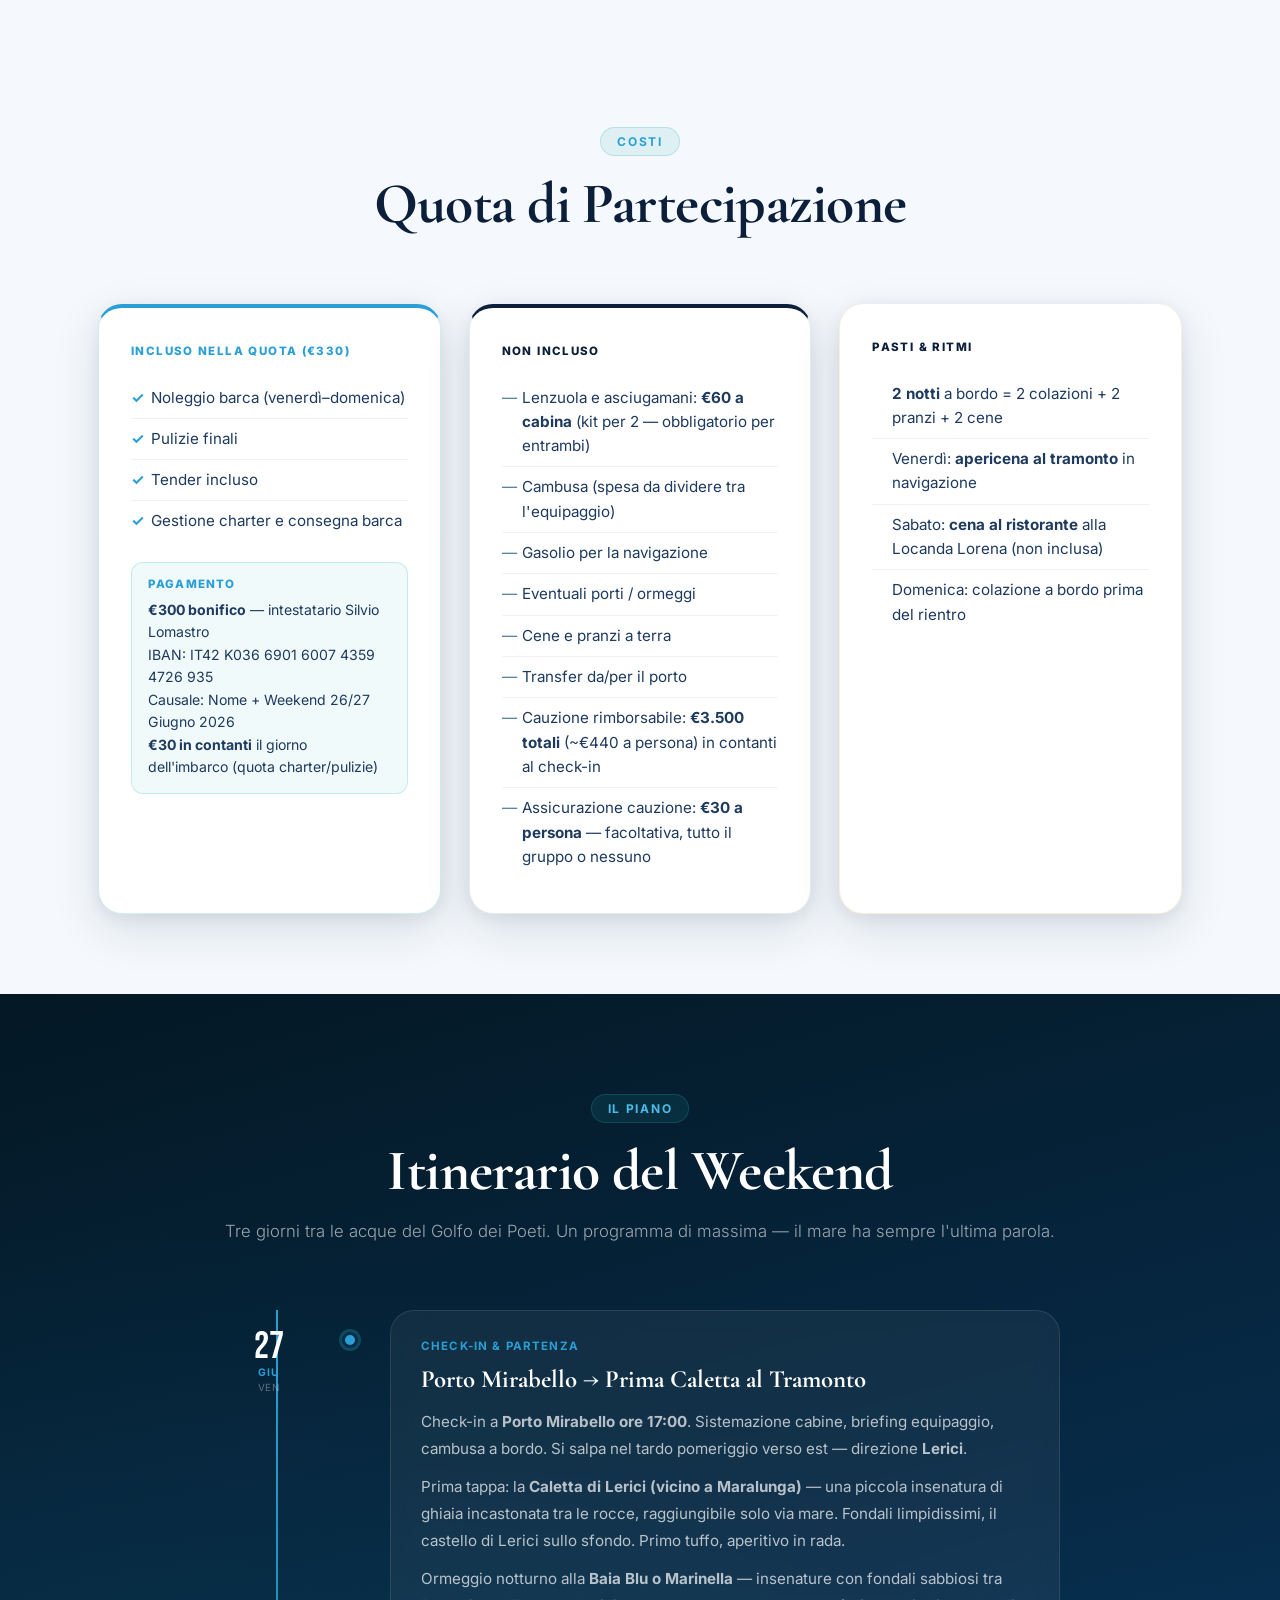
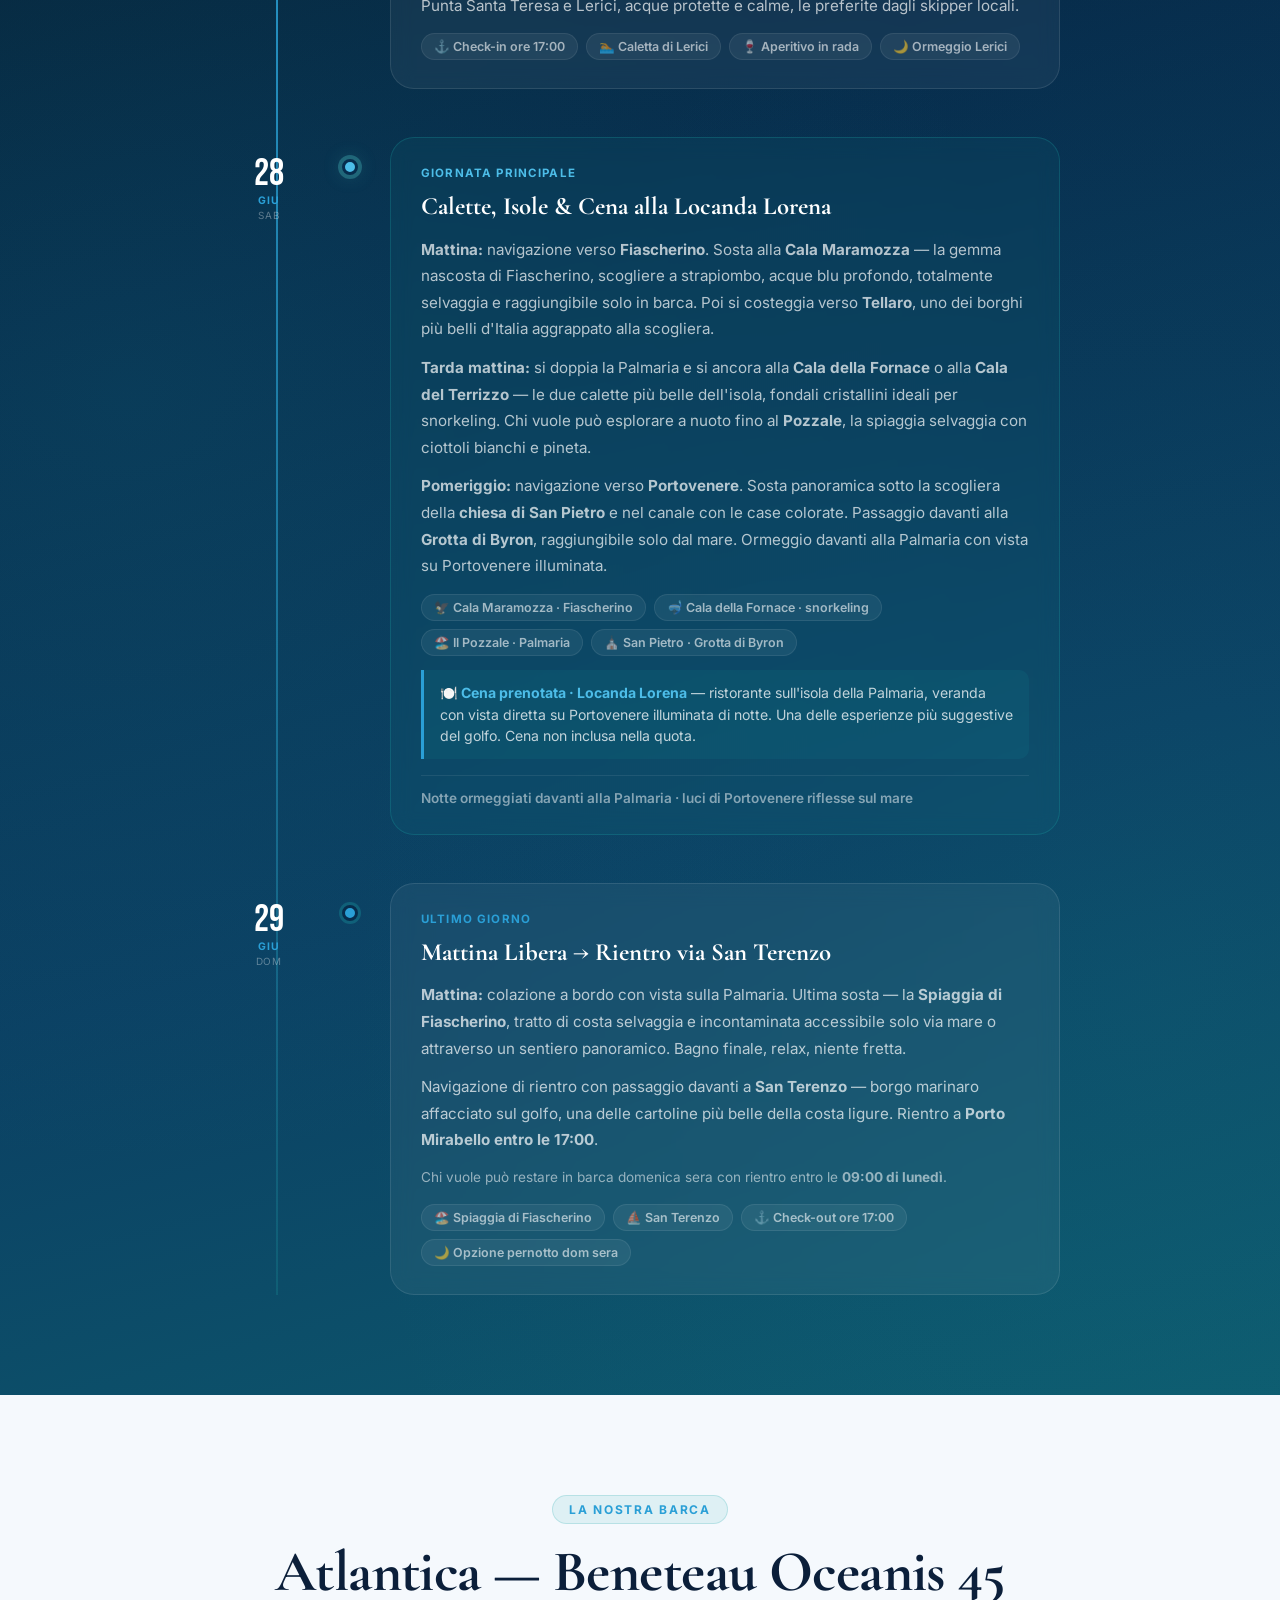
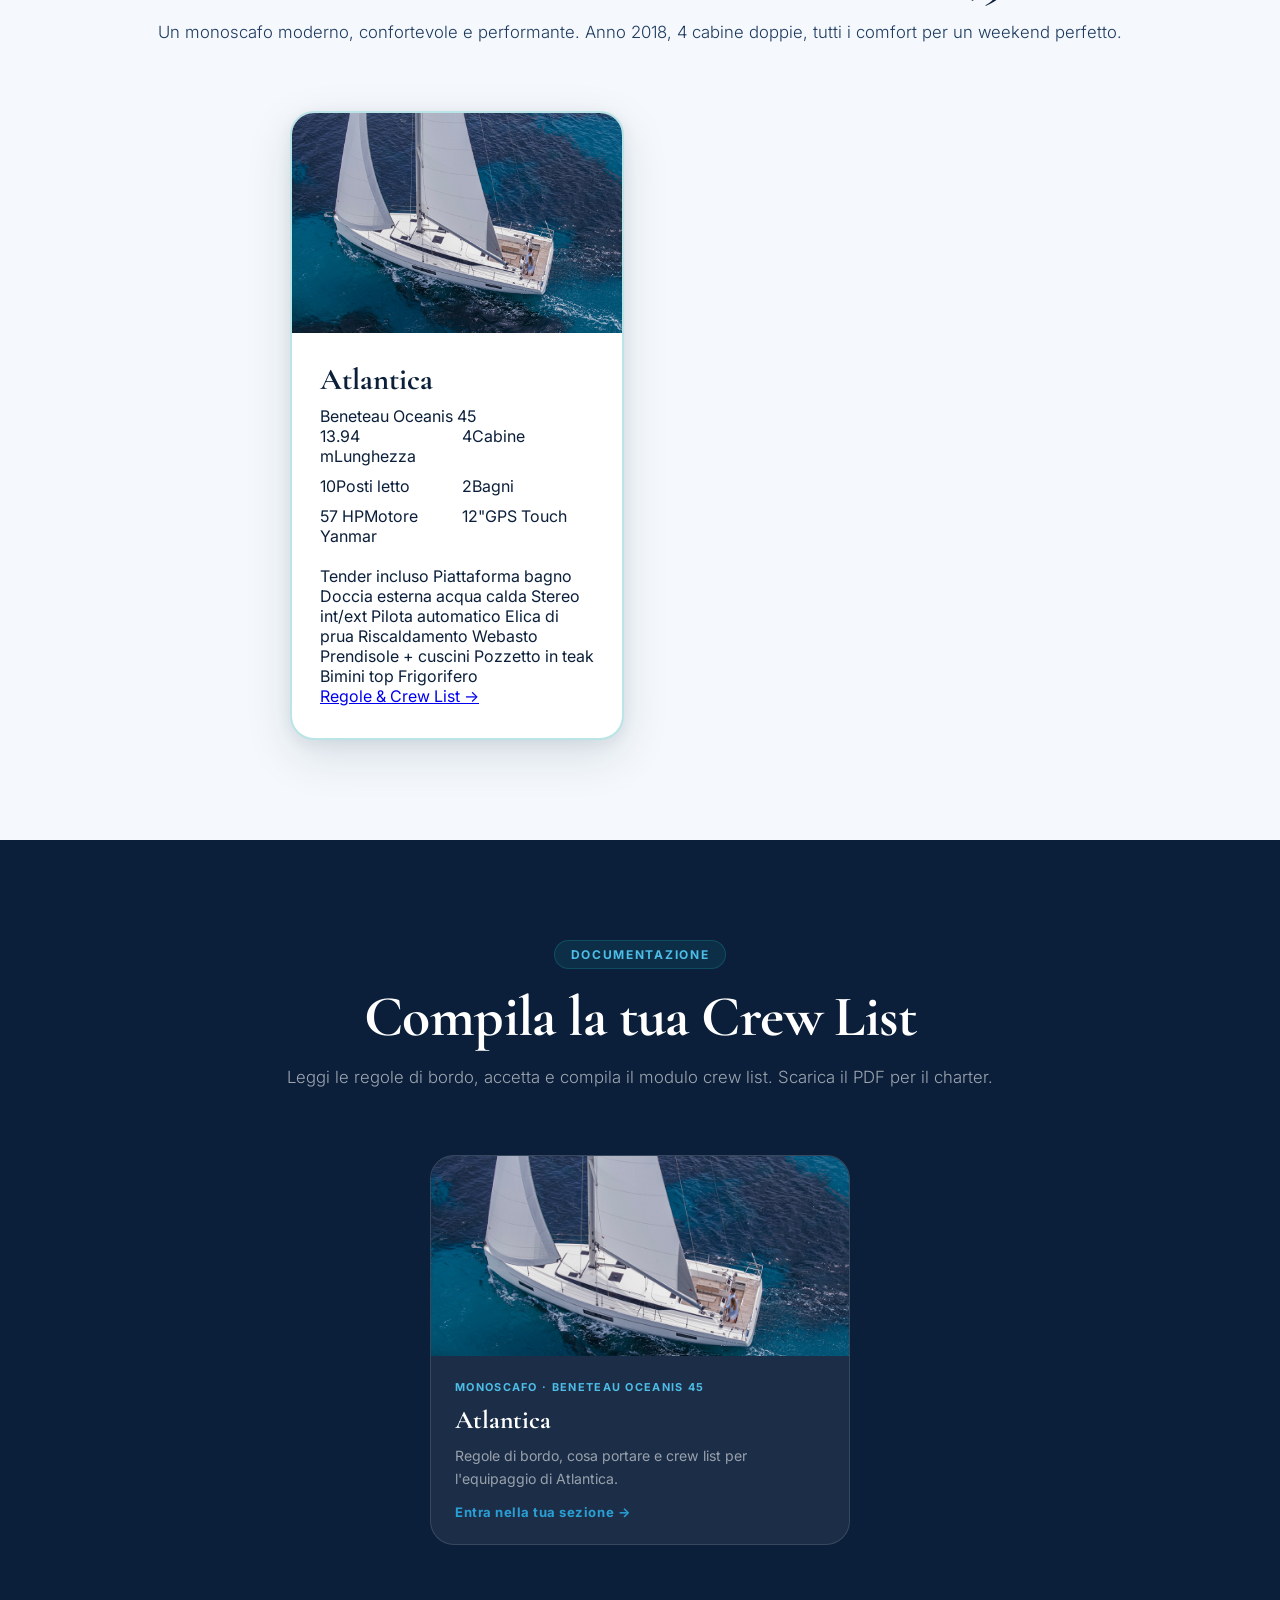
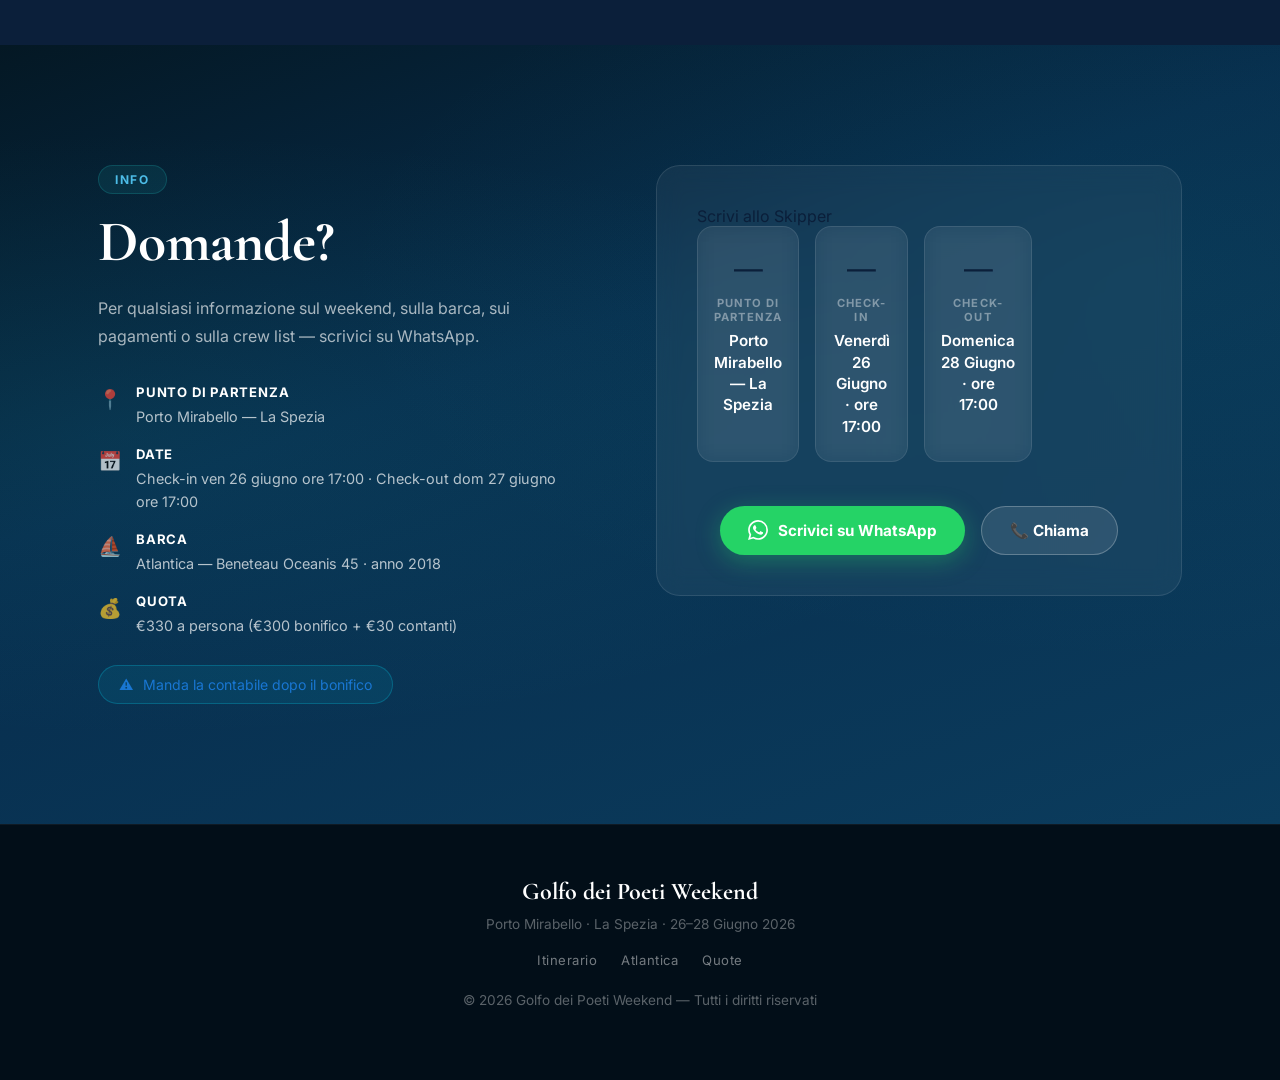
==== commit b2b12161: "Corregge date incoerenti: 26-27 → 26-28 Giugno Sostituisce tutte le occorrenze di "26-27 Giugno" con" ====
--- a/index.html
+++ b/index.html
@@ -3,7 +3,7 @@
 <head>
   <meta charset="UTF-8" />
   <meta name="viewport" content="width=device-width, initial-scale=1.0" />
-  <title>Golfo dei Poeti Weekend — 26–27 Giugno 2026</title>
+  <title>Golfo dei Poeti Weekend — 26–28 Giugno 2026</title>
   <meta name="description" content="Weekend in barca a vela nel Golfo dei Poeti. Calette nascoste, aperitivo al tramonto, cena alla Locanda Lorena sull'isola della Palmaria. Partenza da Porto Mirabello, La Spezia." />
   <meta property="og:title" content="Golfo dei Poeti Weekend — 26–28 Giugno 2026" />
   <meta property="og:description" content="Weekend in barca a vela nel Golfo dei Poeti. Calette nascoste, tramonti mozzafiato, cena alla Locanda Lorena. Tre giorni indimenticabili." />
@@ -91,7 +91,7 @@
     <div class="hero-content" id="heroContent">
       <div class="hero-eyebrow reveal-up">
         <span class="eyebrow-dot"></span>
-        Weekend del 26–27 Giugno 2026
+        Weekend del 26–28 Giugno 2026
         <span class="eyebrow-dot"></span>
       </div>
       <h1 class="hero-title reveal-up d1">
@@ -581,7 +581,7 @@
   <footer class="footer">
     <div class="container">
       <div class="footer-logo">Golfo dei Poeti Weekend</div>
-      <p>Porto Mirabello · La Spezia · 26–27 Giugno 2026</p>
+      <p>Porto Mirabello · La Spezia · 26–28 Giugno 2026</p>
       <div class="footer-links">
         <a href="#itinerario">Itinerario</a>
         <a href="atlantica.html">Atlantica</a>
--- a/styles.css
+++ b/styles.css
@@ -138,7 +138,7 @@
   background: rgba(11,60,93,.97); backdrop-filter: blur(18px);
   padding: 0; max-height: 0; overflow: hidden; transition: max-height .4s var(--ease), padding .4s;
 }
-.nav-mobile.open { max-height: 400px; padding: 16px 0 24px; }
+.nav-mobile.open { max-height: min(100vh - 60px, 800px); overflow-y: auto; padding: 16px 0 40px; }
 .nav-mobile a {
   color: rgba(255,255,255,.85); text-decoration: none;
   font-size: 1.05rem; font-weight: 500; padding: 12px 40px;
@@ -1153,6 +1153,11 @@
   position: relative; height: 380px; display: flex; align-items: flex-end;
   padding-bottom: 60px; overflow: hidden;
 }
+.page-hero-video {
+  position: absolute; inset: 0;
+  width: 100%; height: 100%;
+  object-fit: cover;
+}
 .page-hero-bg {
   position: absolute; inset: 0; background-size: cover; background-position: center;
   transform: scale(1.04);
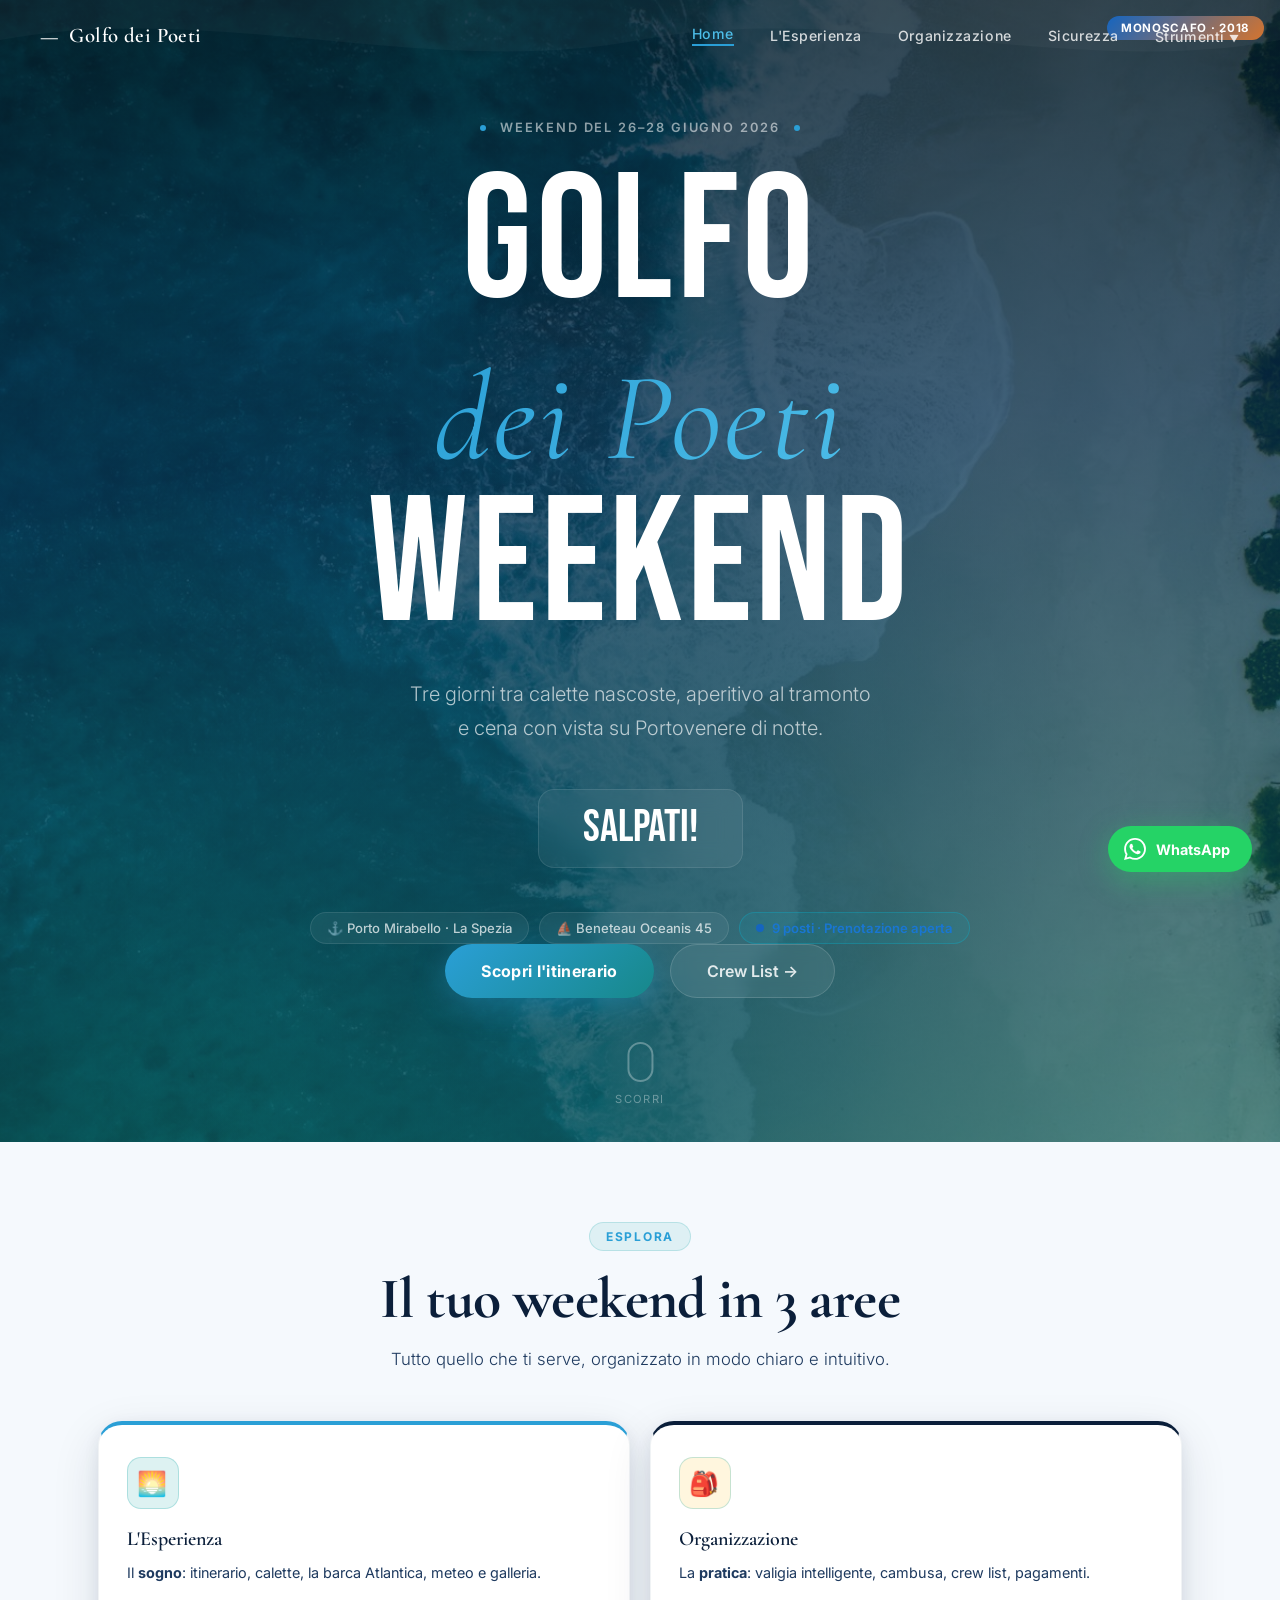
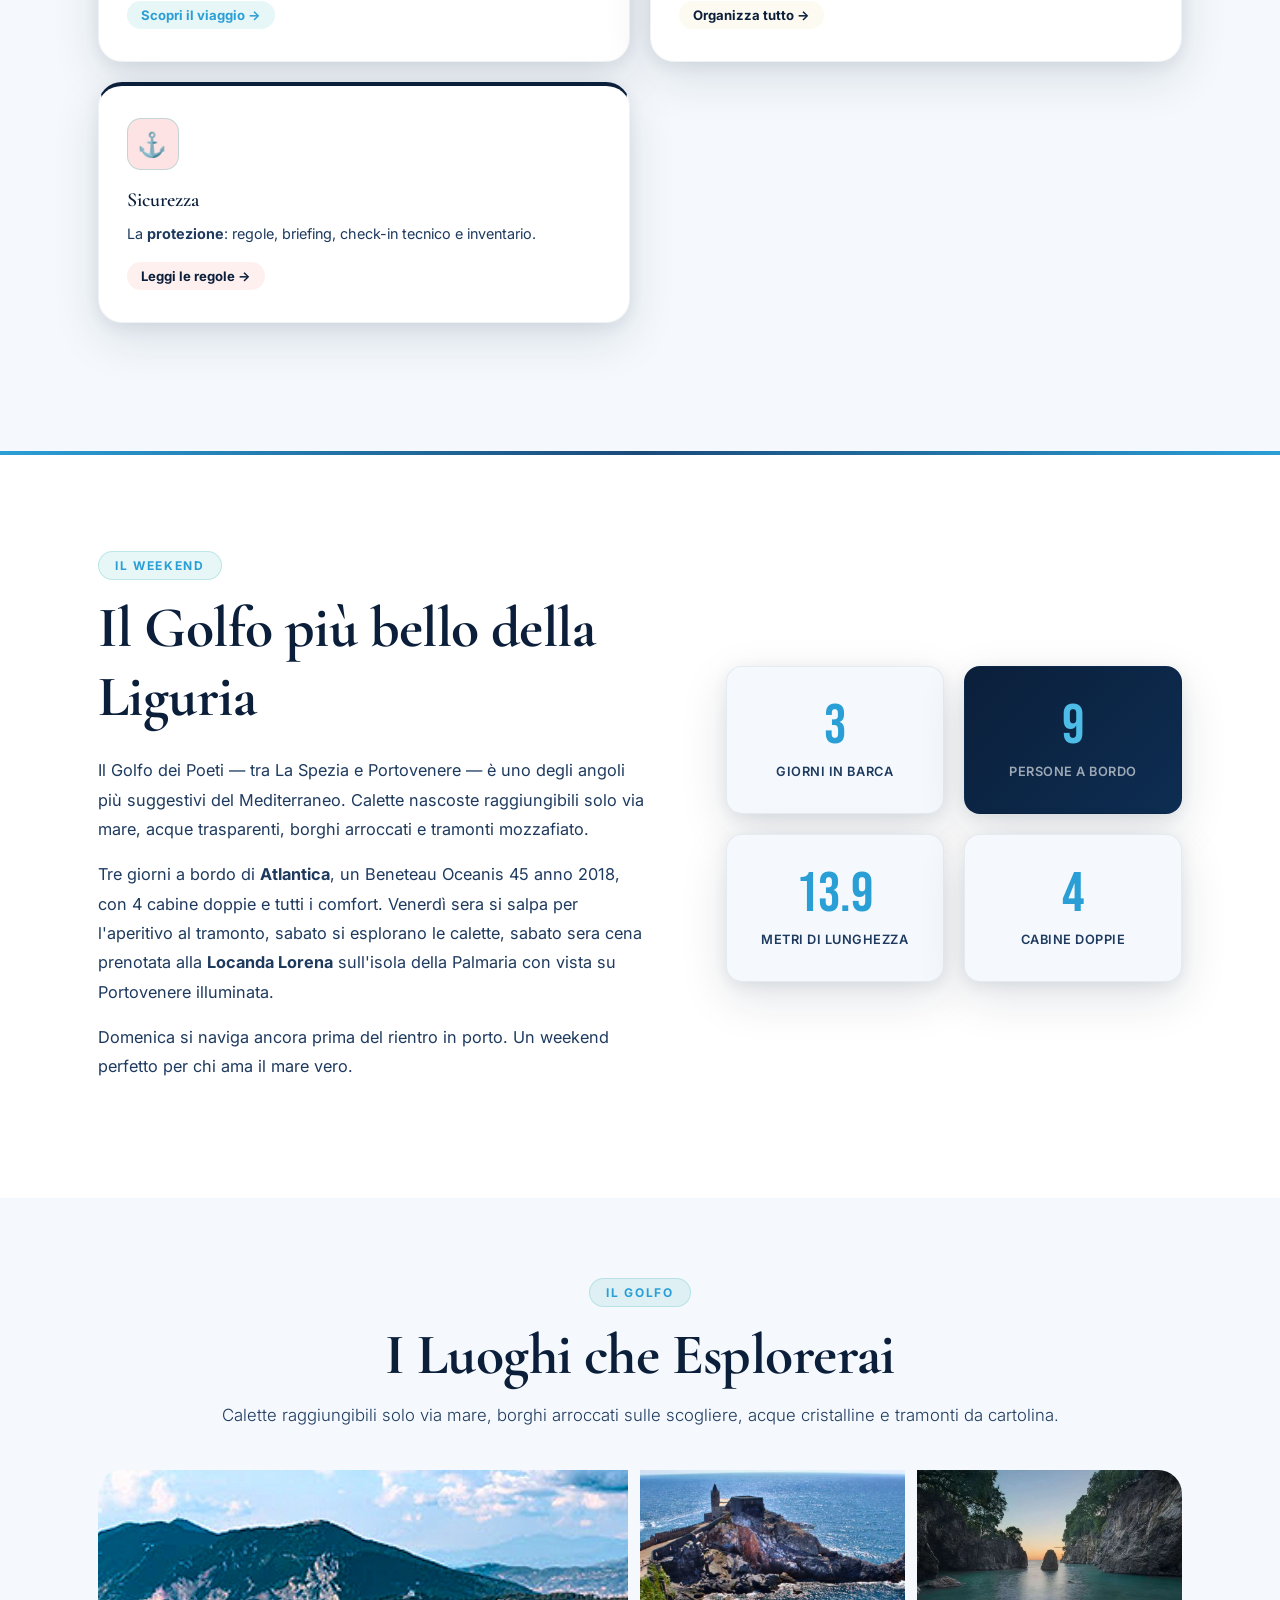
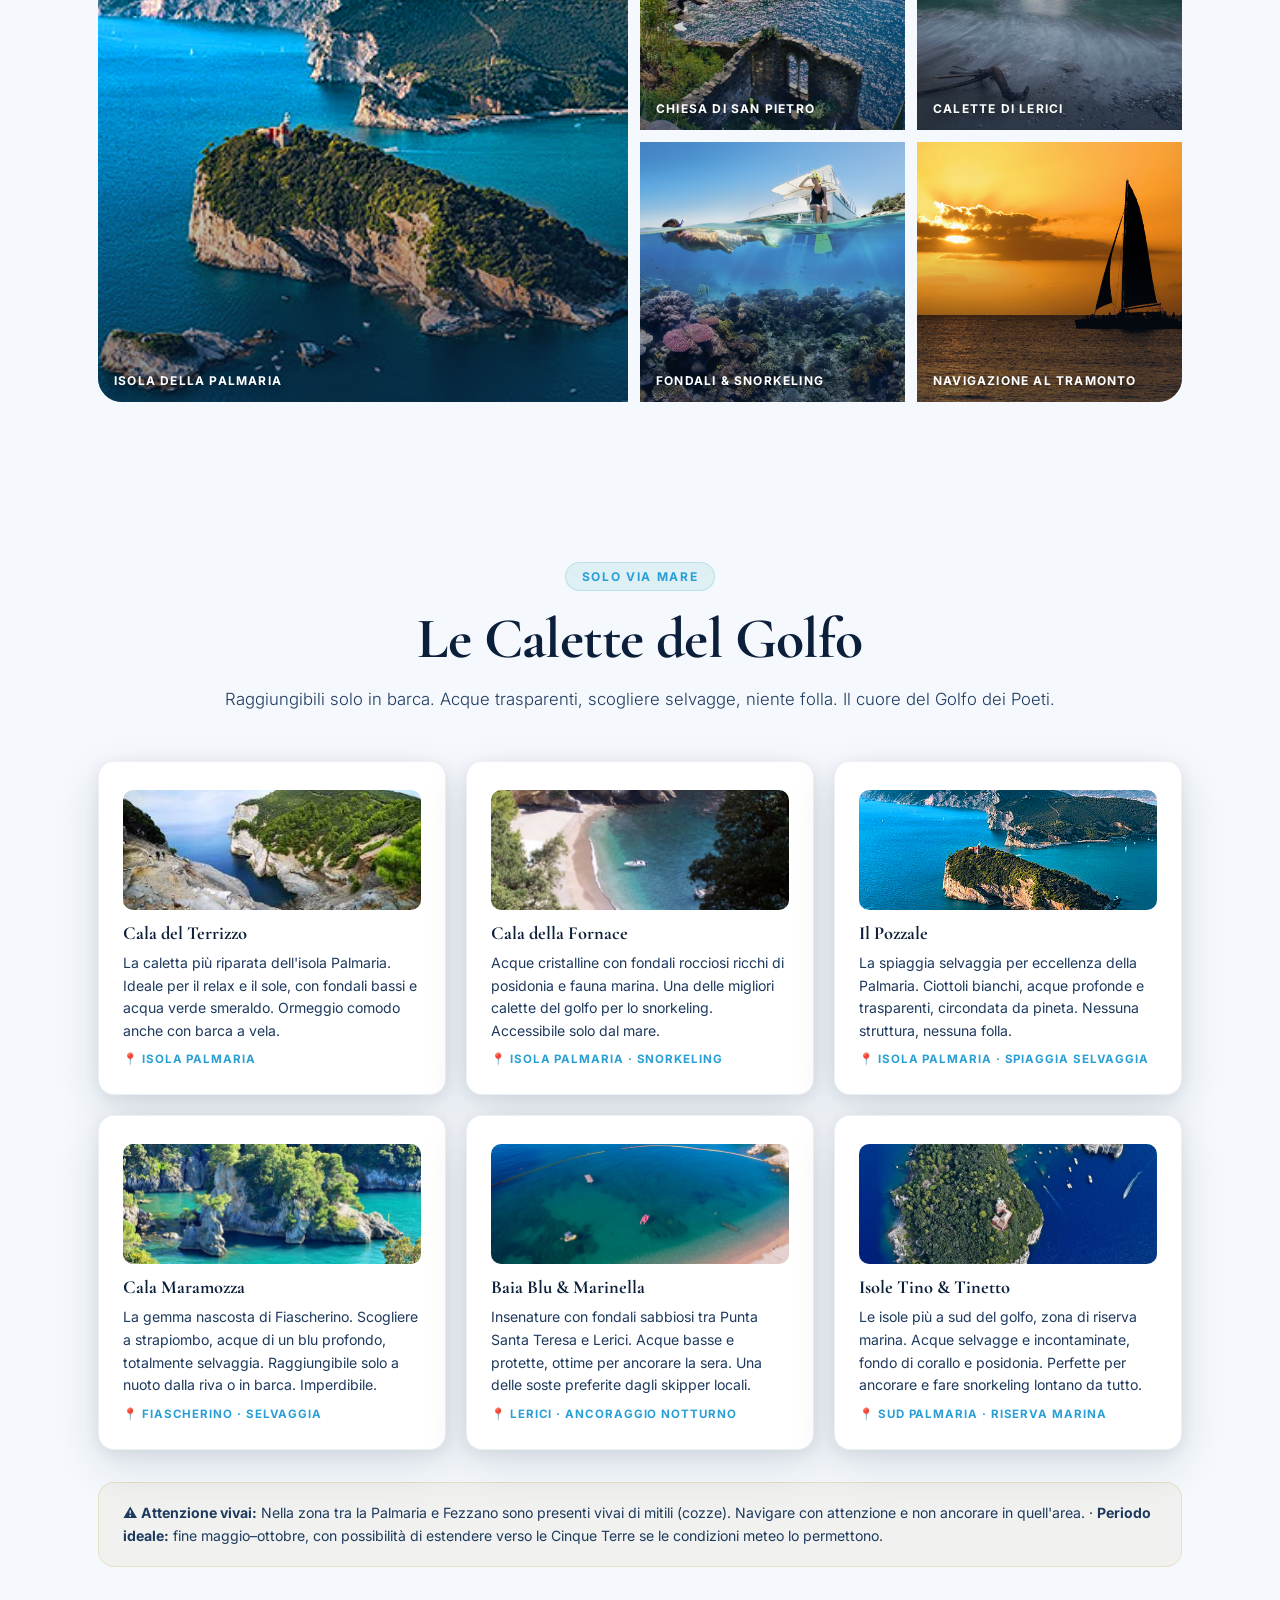
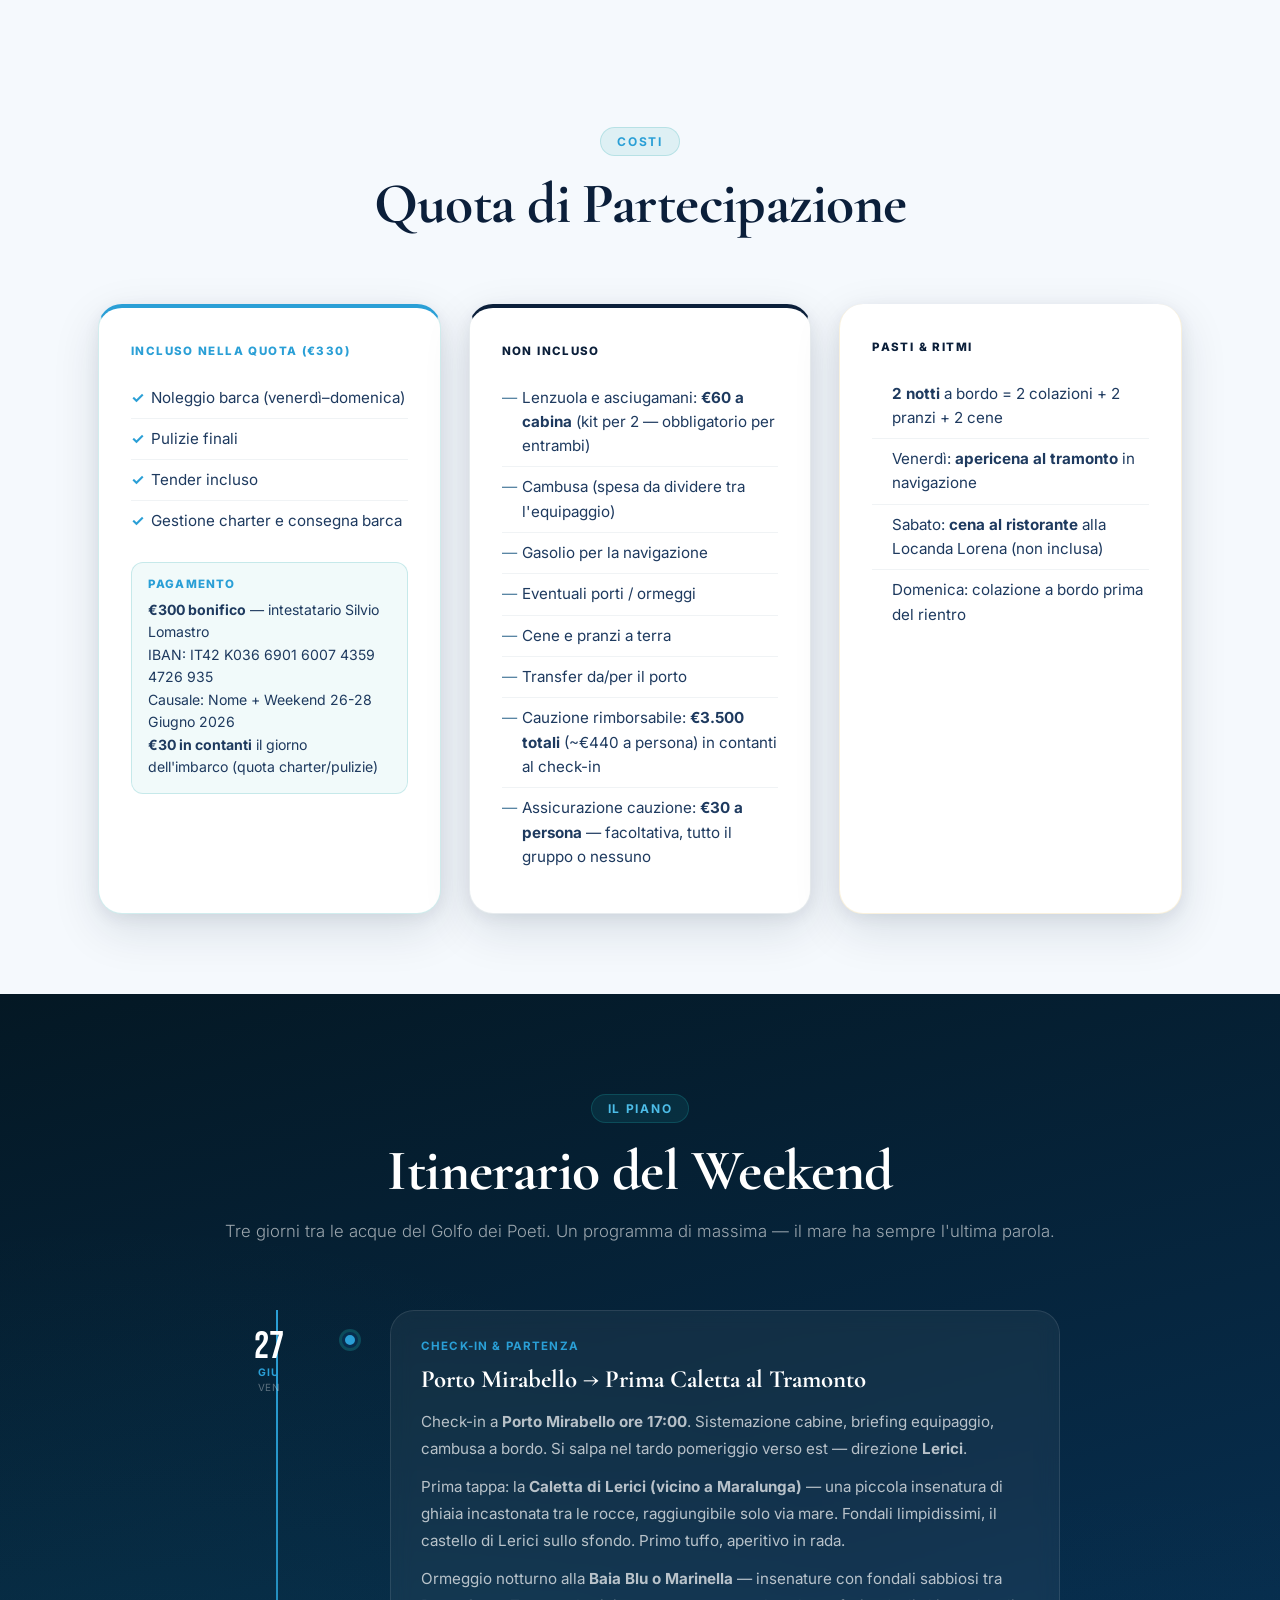
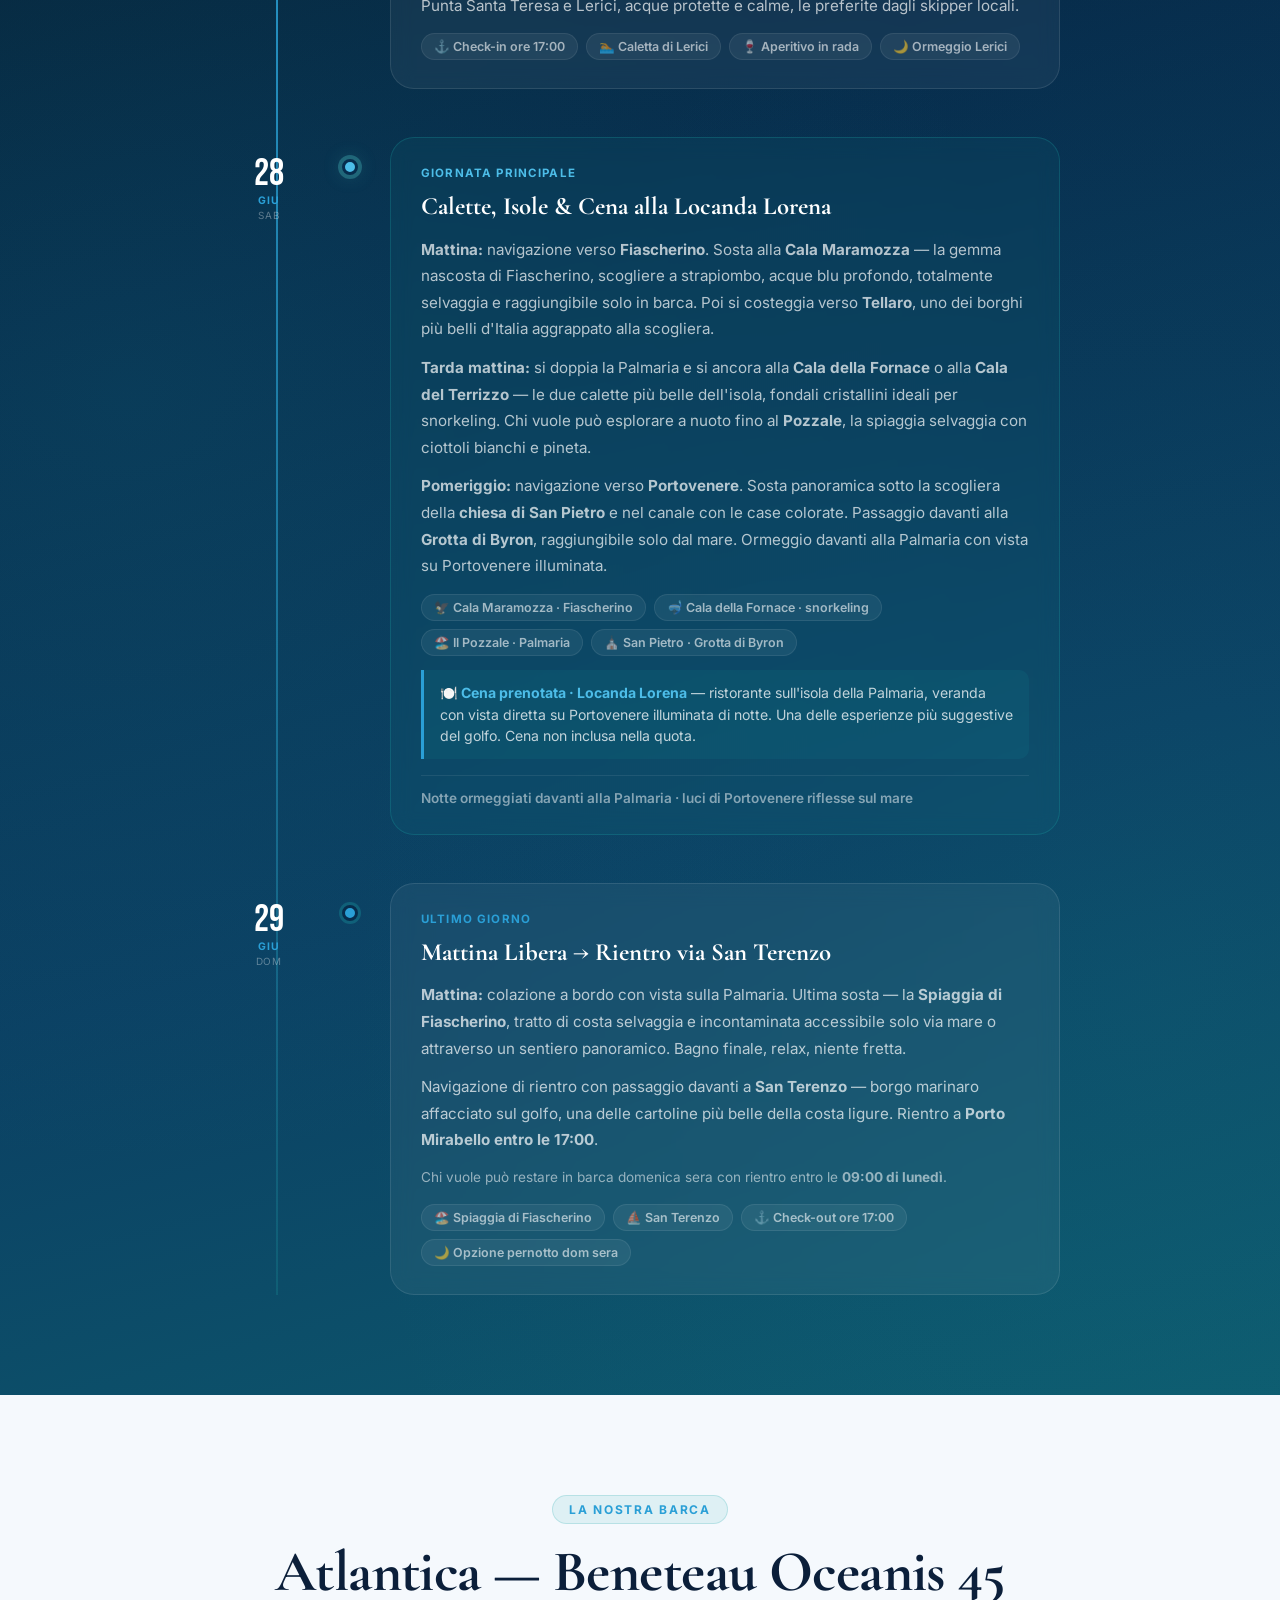
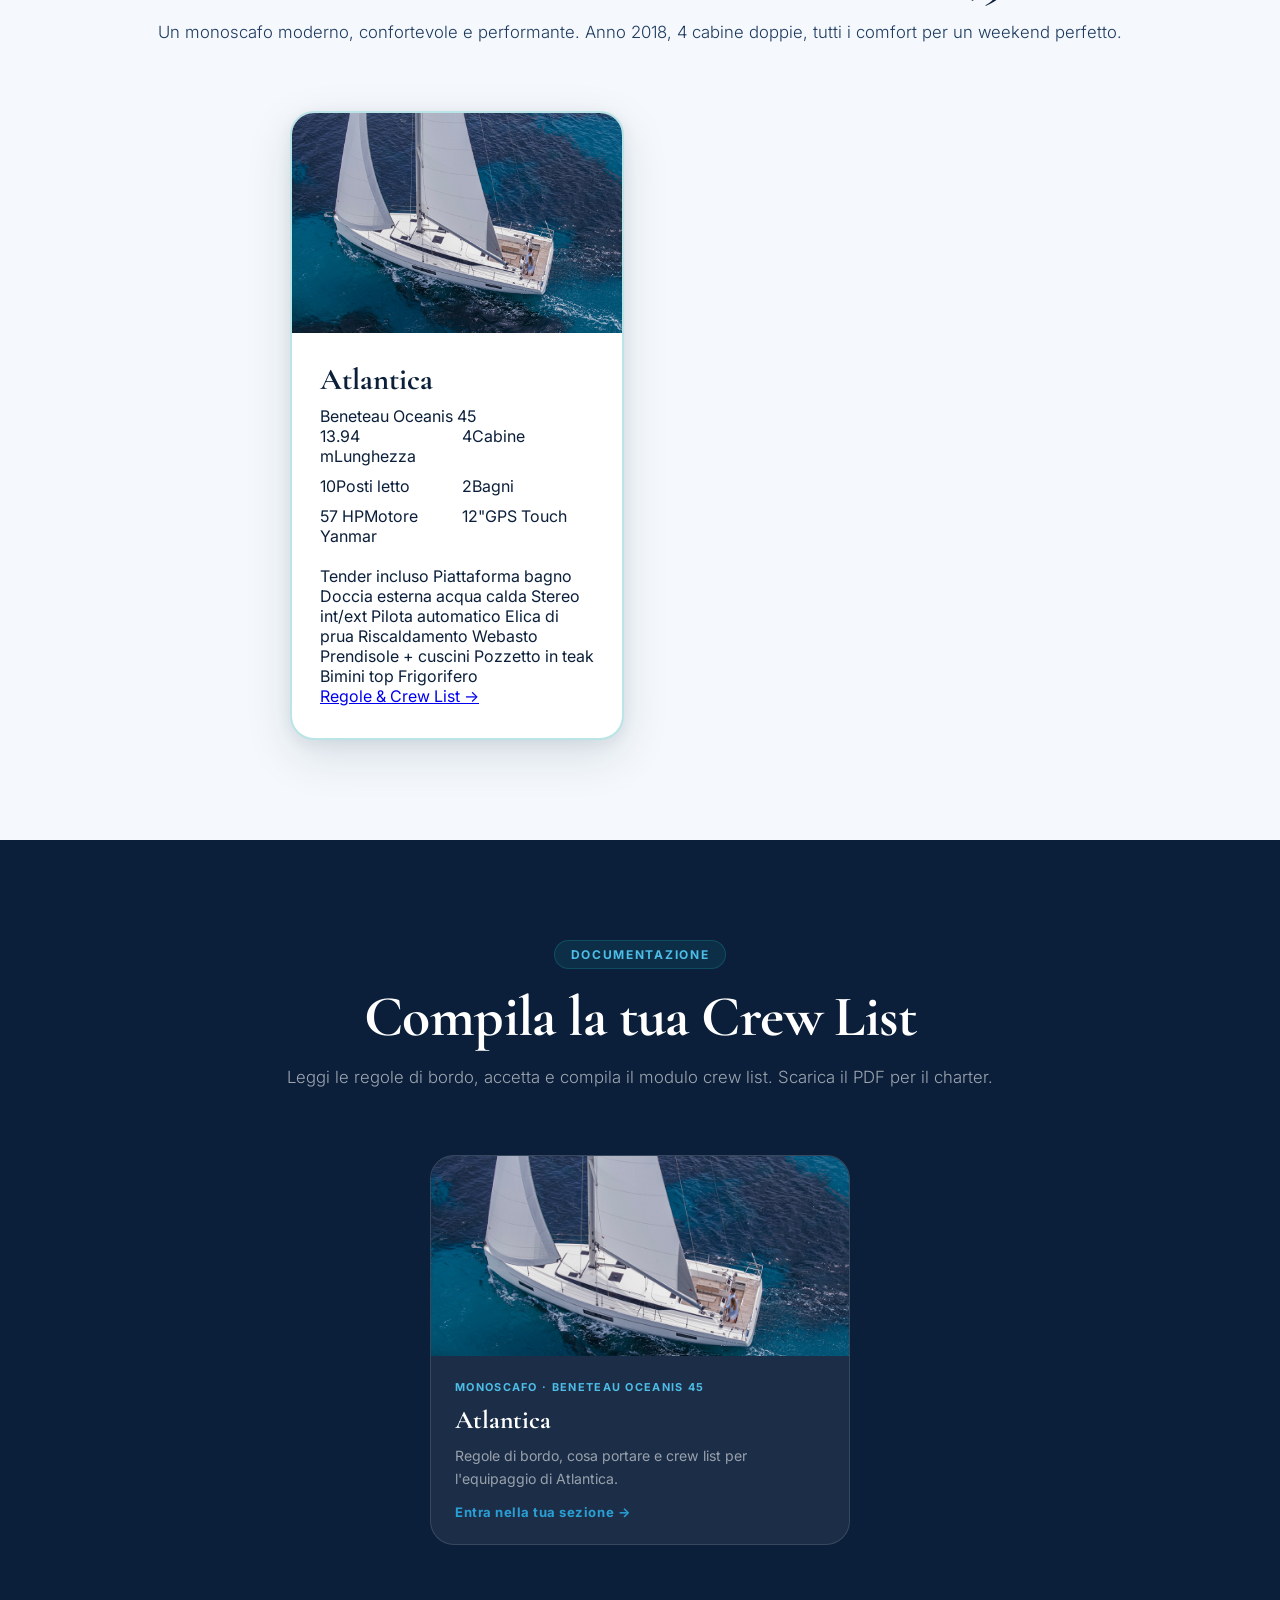
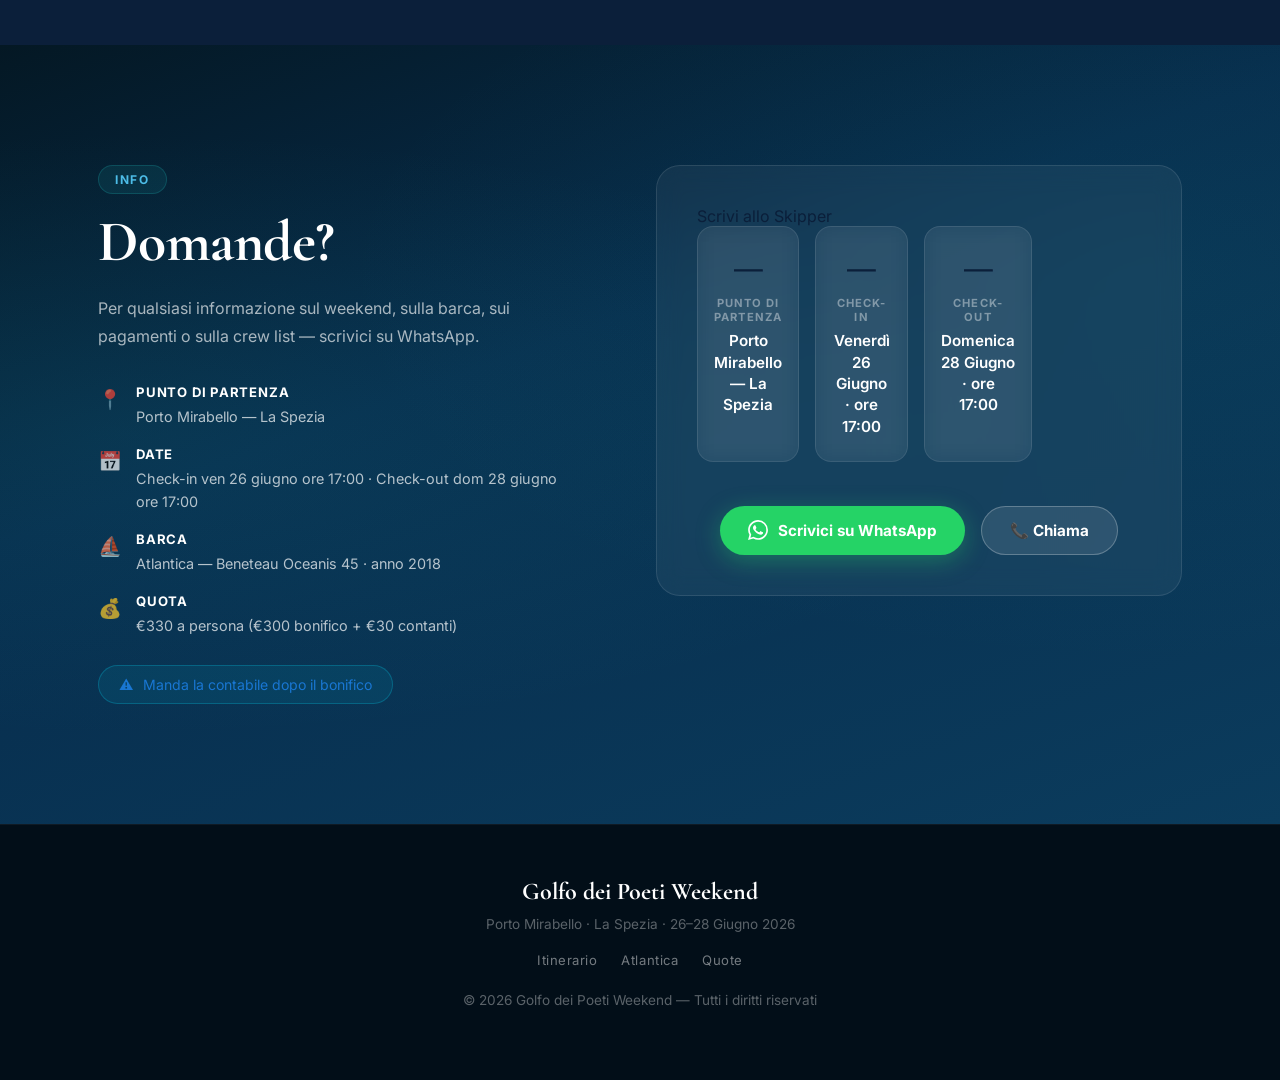
==== commit 7da06667: "Corregge date errate da 27-29 a 26-28 giugno 2026" ====
--- a/index.html
+++ b/index.html
@@ -319,7 +319,7 @@
           </ul>
           <div style="margin-top:20px; padding:14px 16px; background:rgba(28,167,168,.06); border-radius:12px; border:1px solid rgba(28,167,168,.2);">
             <div style="font-size:.72rem; font-weight:800; text-transform:uppercase; letter-spacing:.1em; color:var(--turq); margin-bottom:8px;">Pagamento</div>
-            <p style="font-size:.88rem; color:var(--text-mid); line-height:1.6;"><strong>€300 bonifico</strong> — intestatario Silvio Lomastro<br/>IBAN: IT42 K036 6901 6007 4359 4726 935<br/>Causale: Nome + Weekend 26/27 Giugno 2026<br/><strong>€30 in contanti</strong> il giorno dell'imbarco (quota charter/pulizie)</p>
+            <p style="font-size:.88rem; color:var(--text-mid); line-height:1.6;"><strong>€300 bonifico</strong> — intestatario Silvio Lomastro<br/>IBAN: IT42 K036 6901 6007 4359 4726 935<br/>Causale: Nome + Weekend 26-28 Giugno 2026<br/><strong>€30 in contanti</strong> il giorno dell'imbarco (quota charter/pulizie)</p>
           </div>
         </div>
         <div class="quota-card non-incluso reveal-up d1">
@@ -530,7 +530,7 @@
             </div>
             <div class="ci-item">
               <span>📅</span>
-              <div><strong>Date</strong>Check-in ven 26 giugno ore 17:00 · Check-out dom 27 giugno ore 17:00</div>
+              <div><strong>Date</strong>Check-in ven 26 giugno ore 17:00 · Check-out dom 28 giugno ore 17:00</div>
             </div>
             <div class="ci-item">
               <span>⛵</span>
